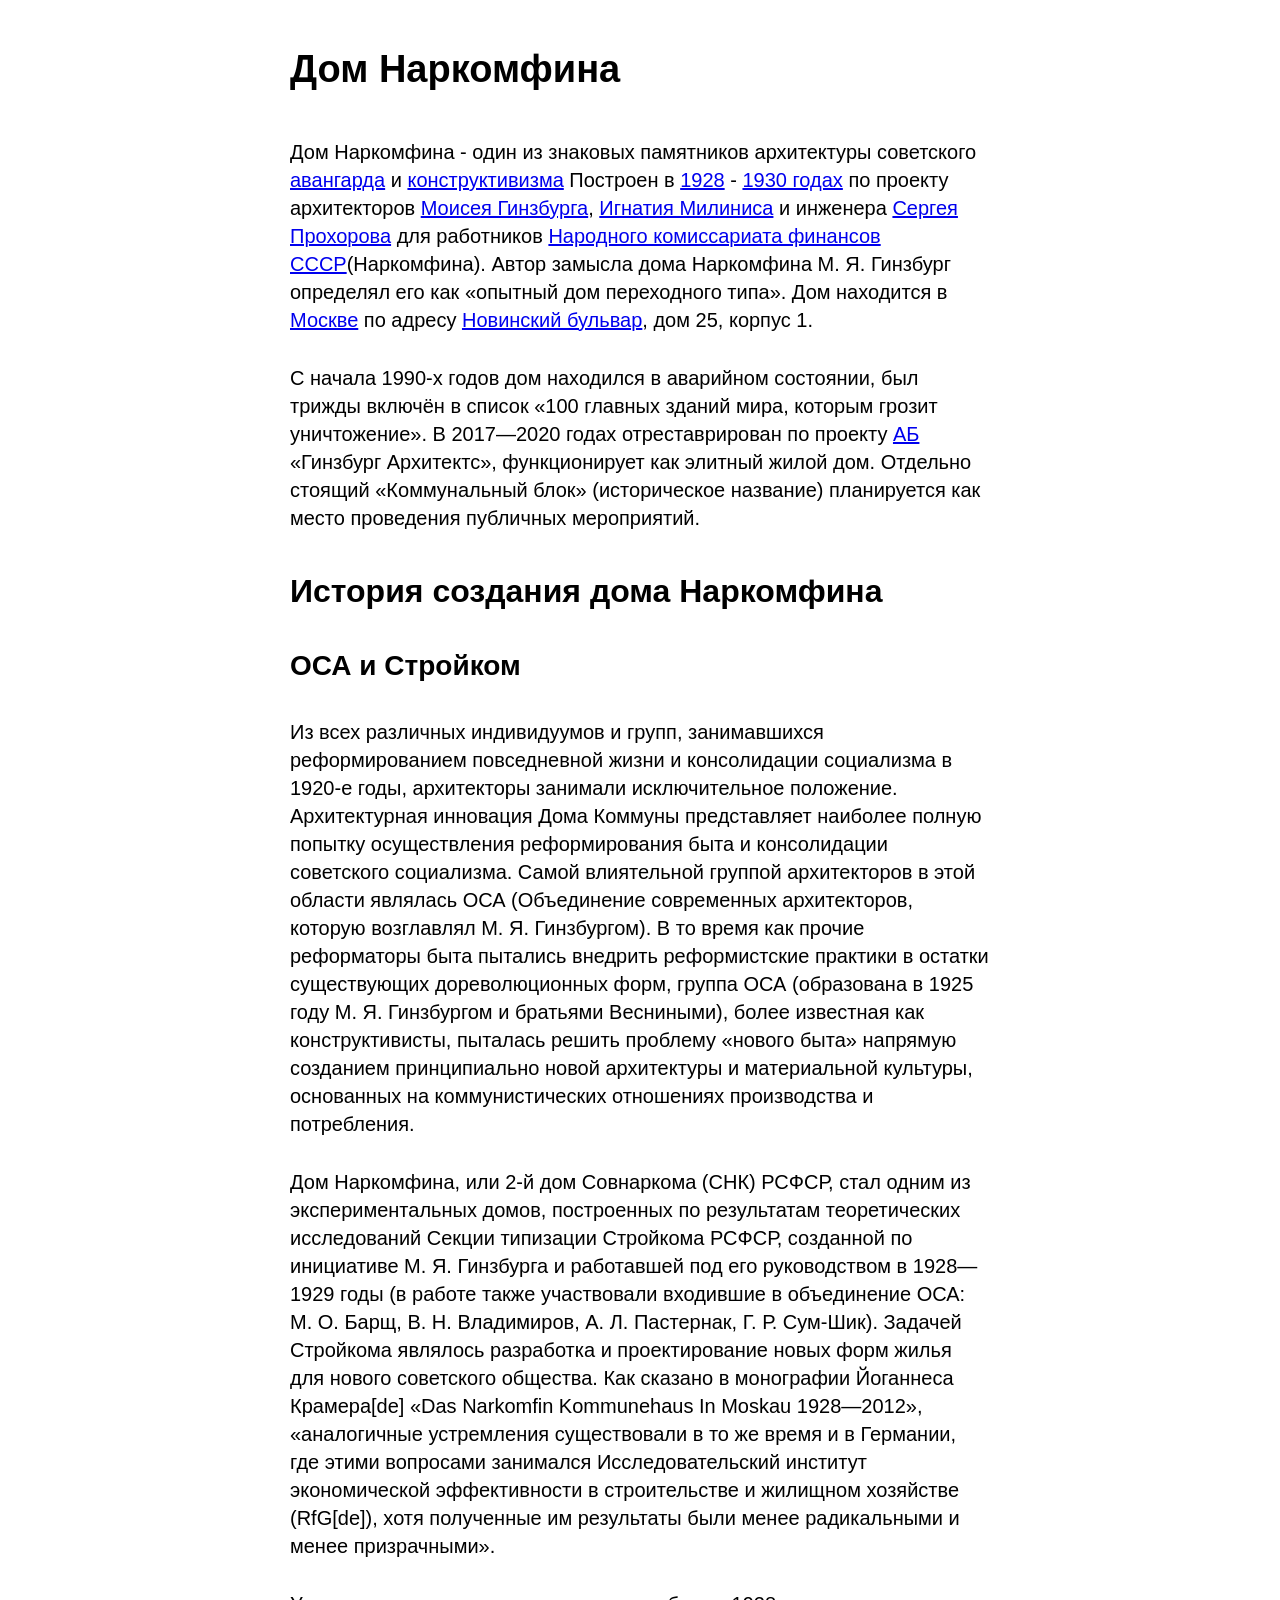
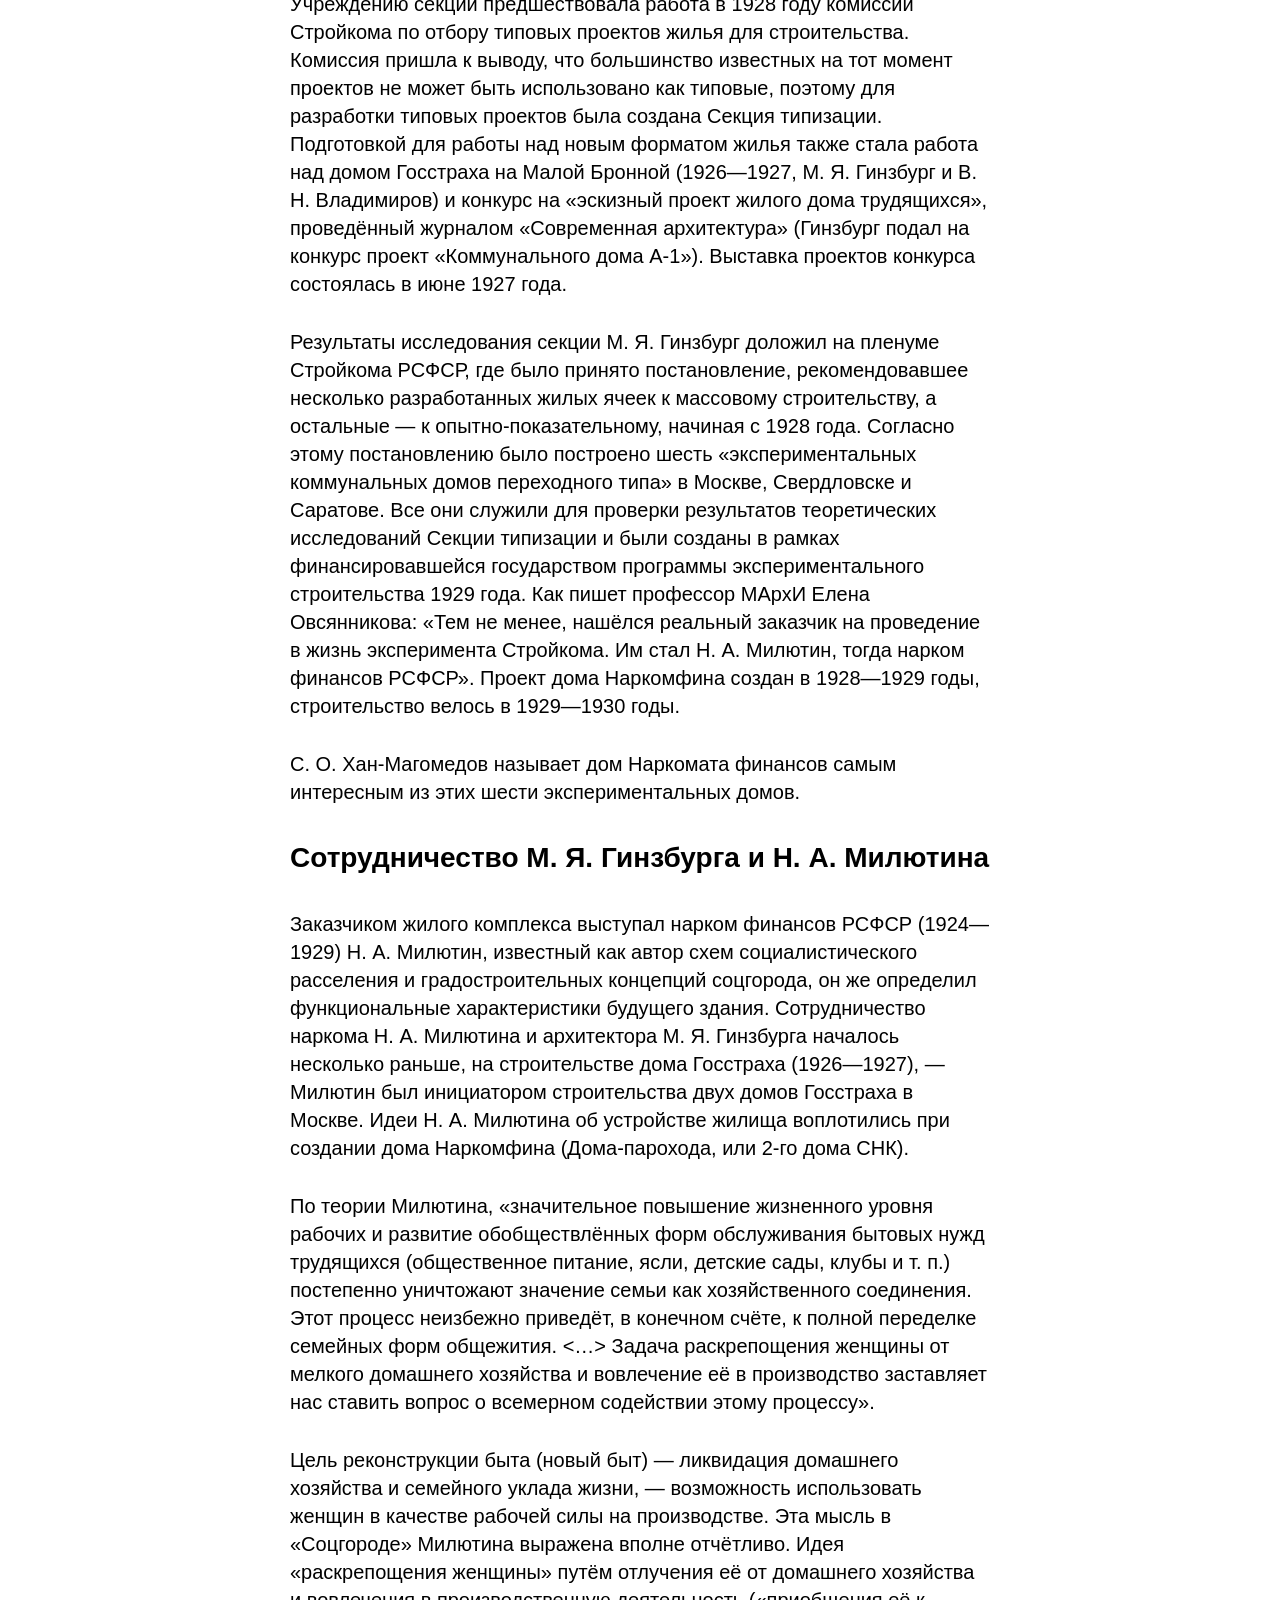
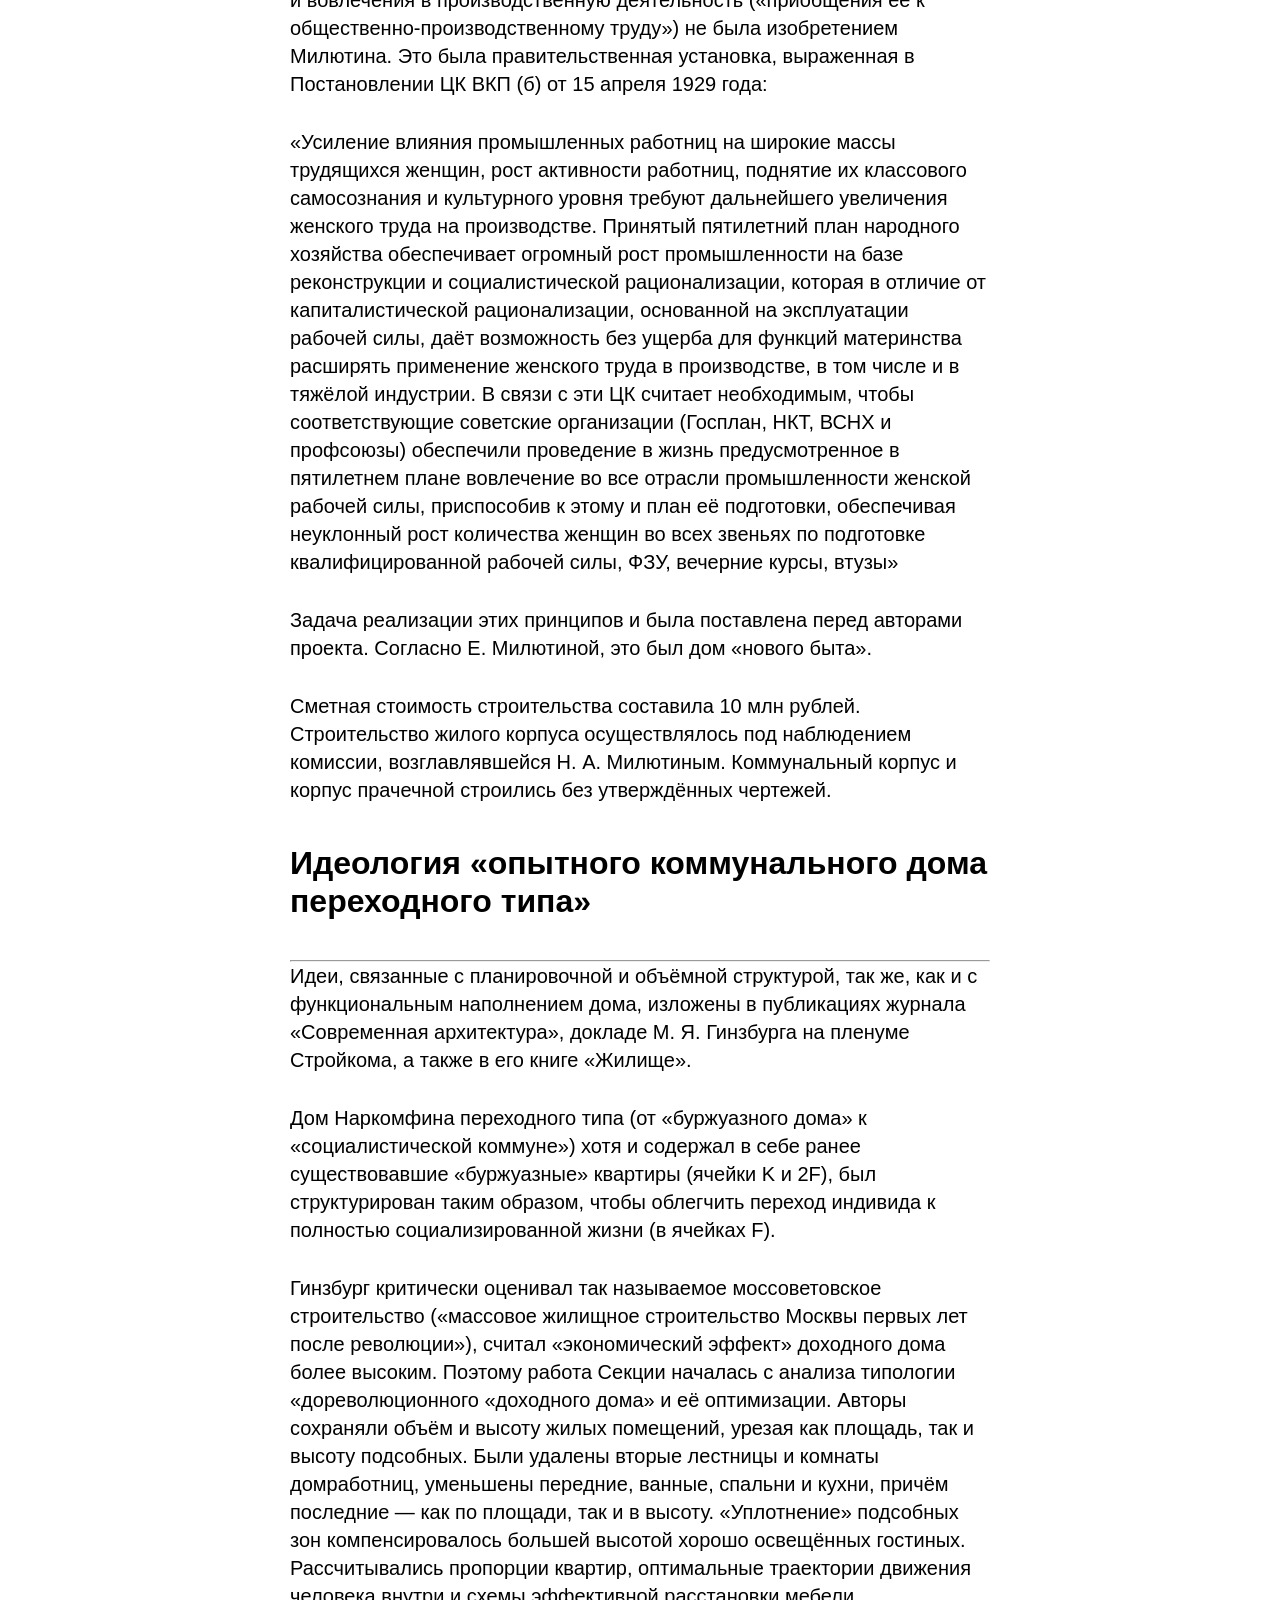
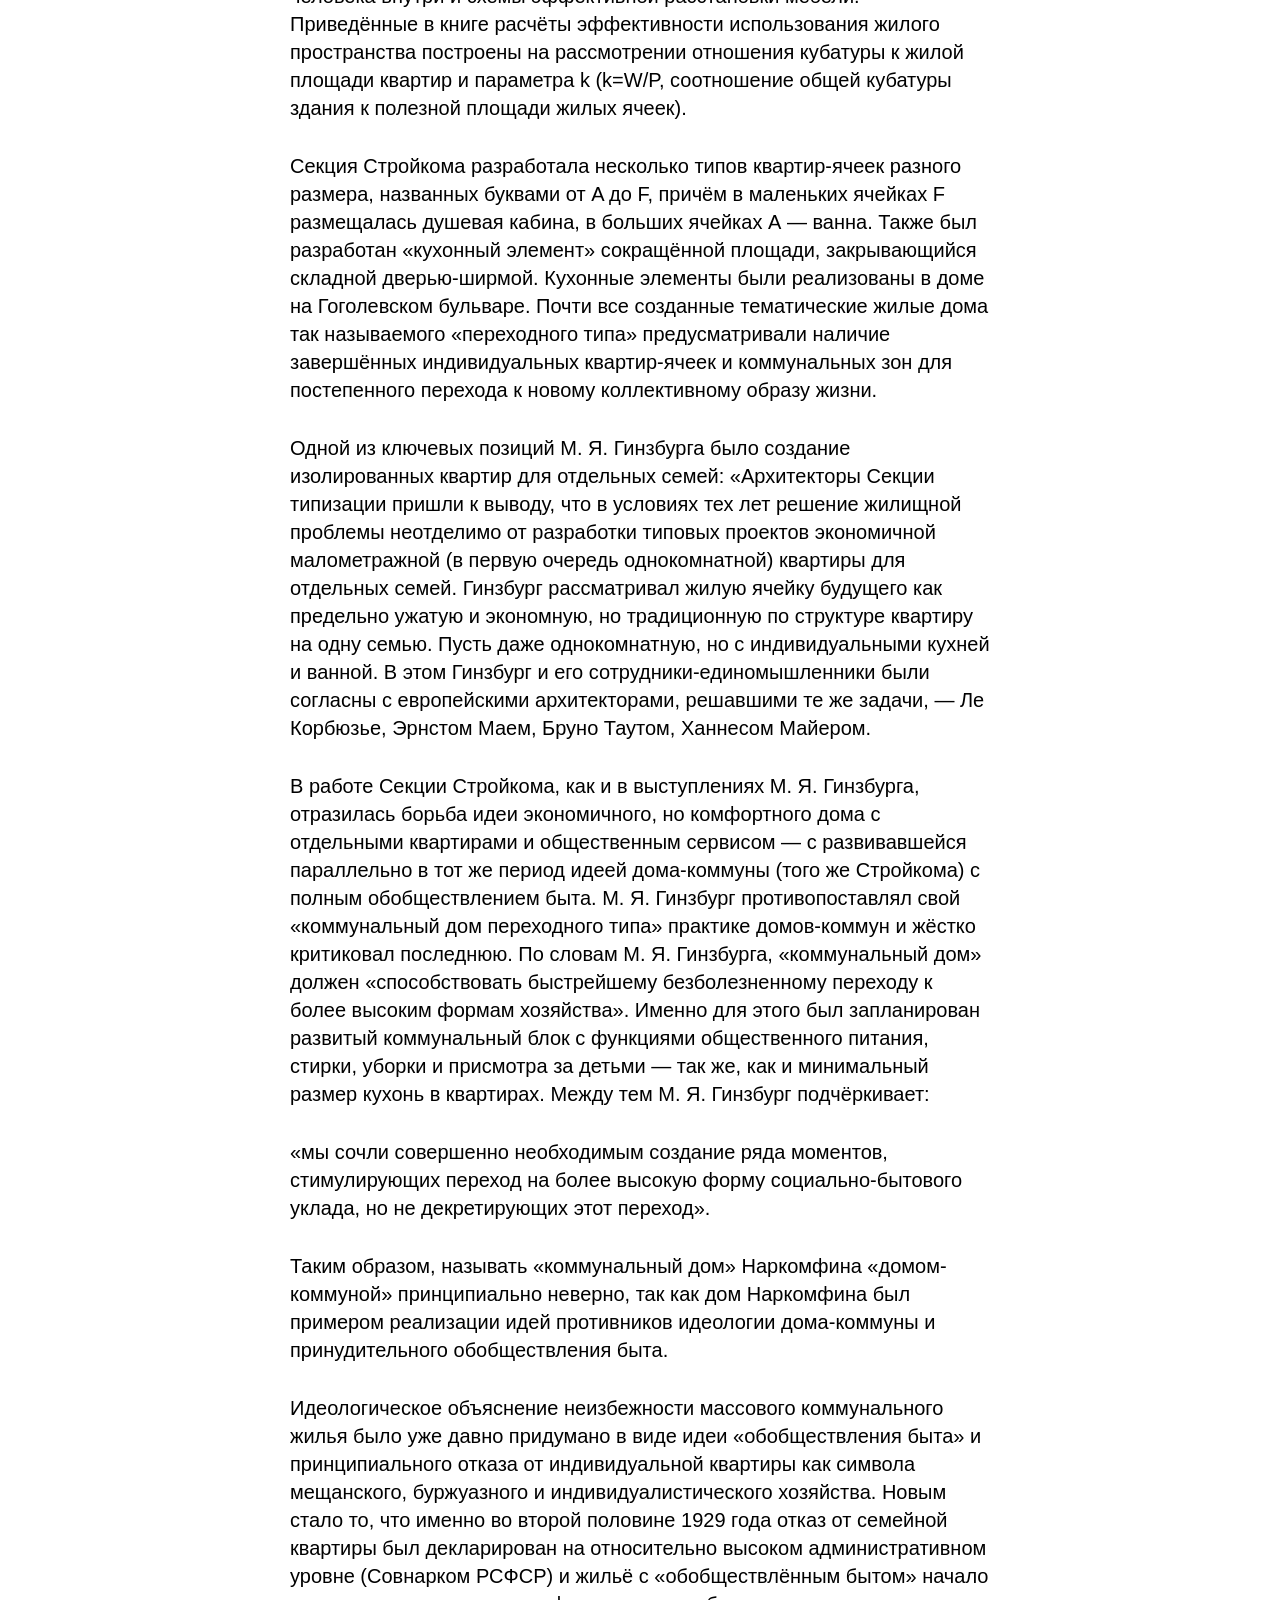
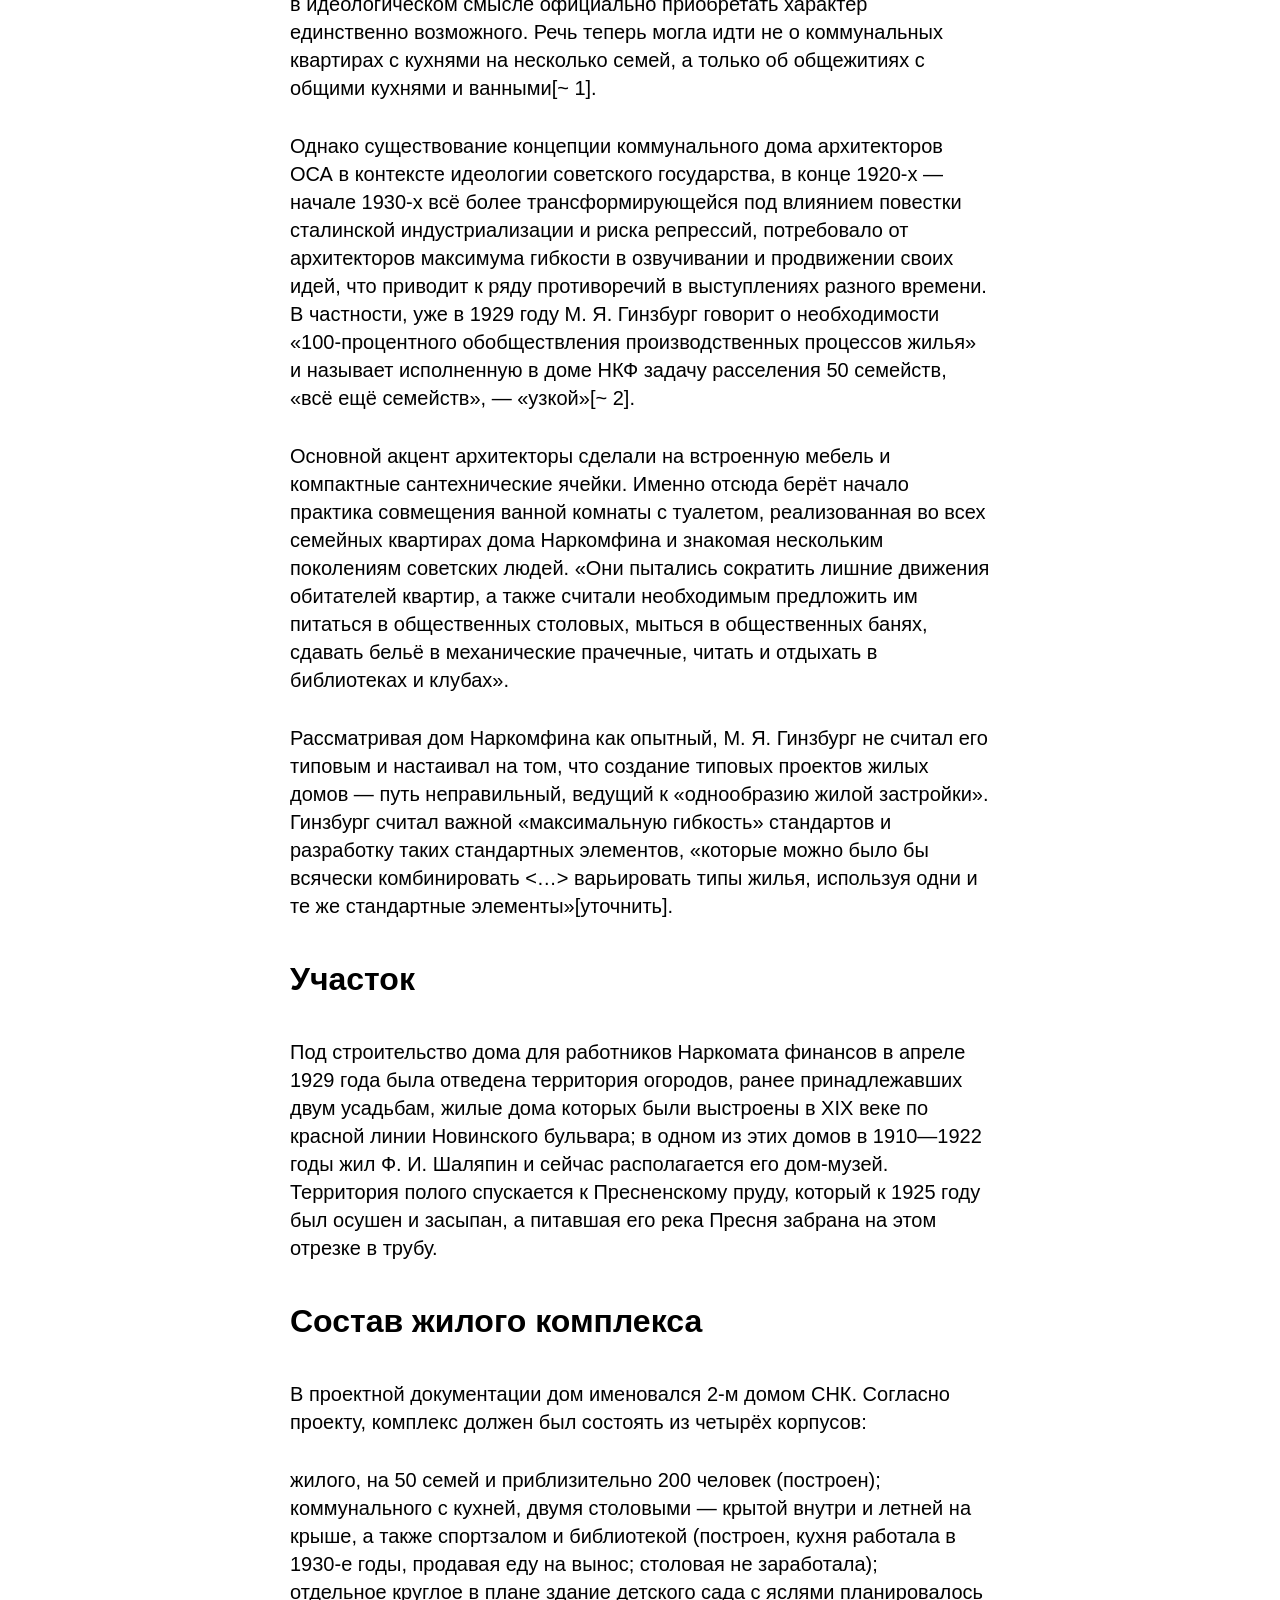
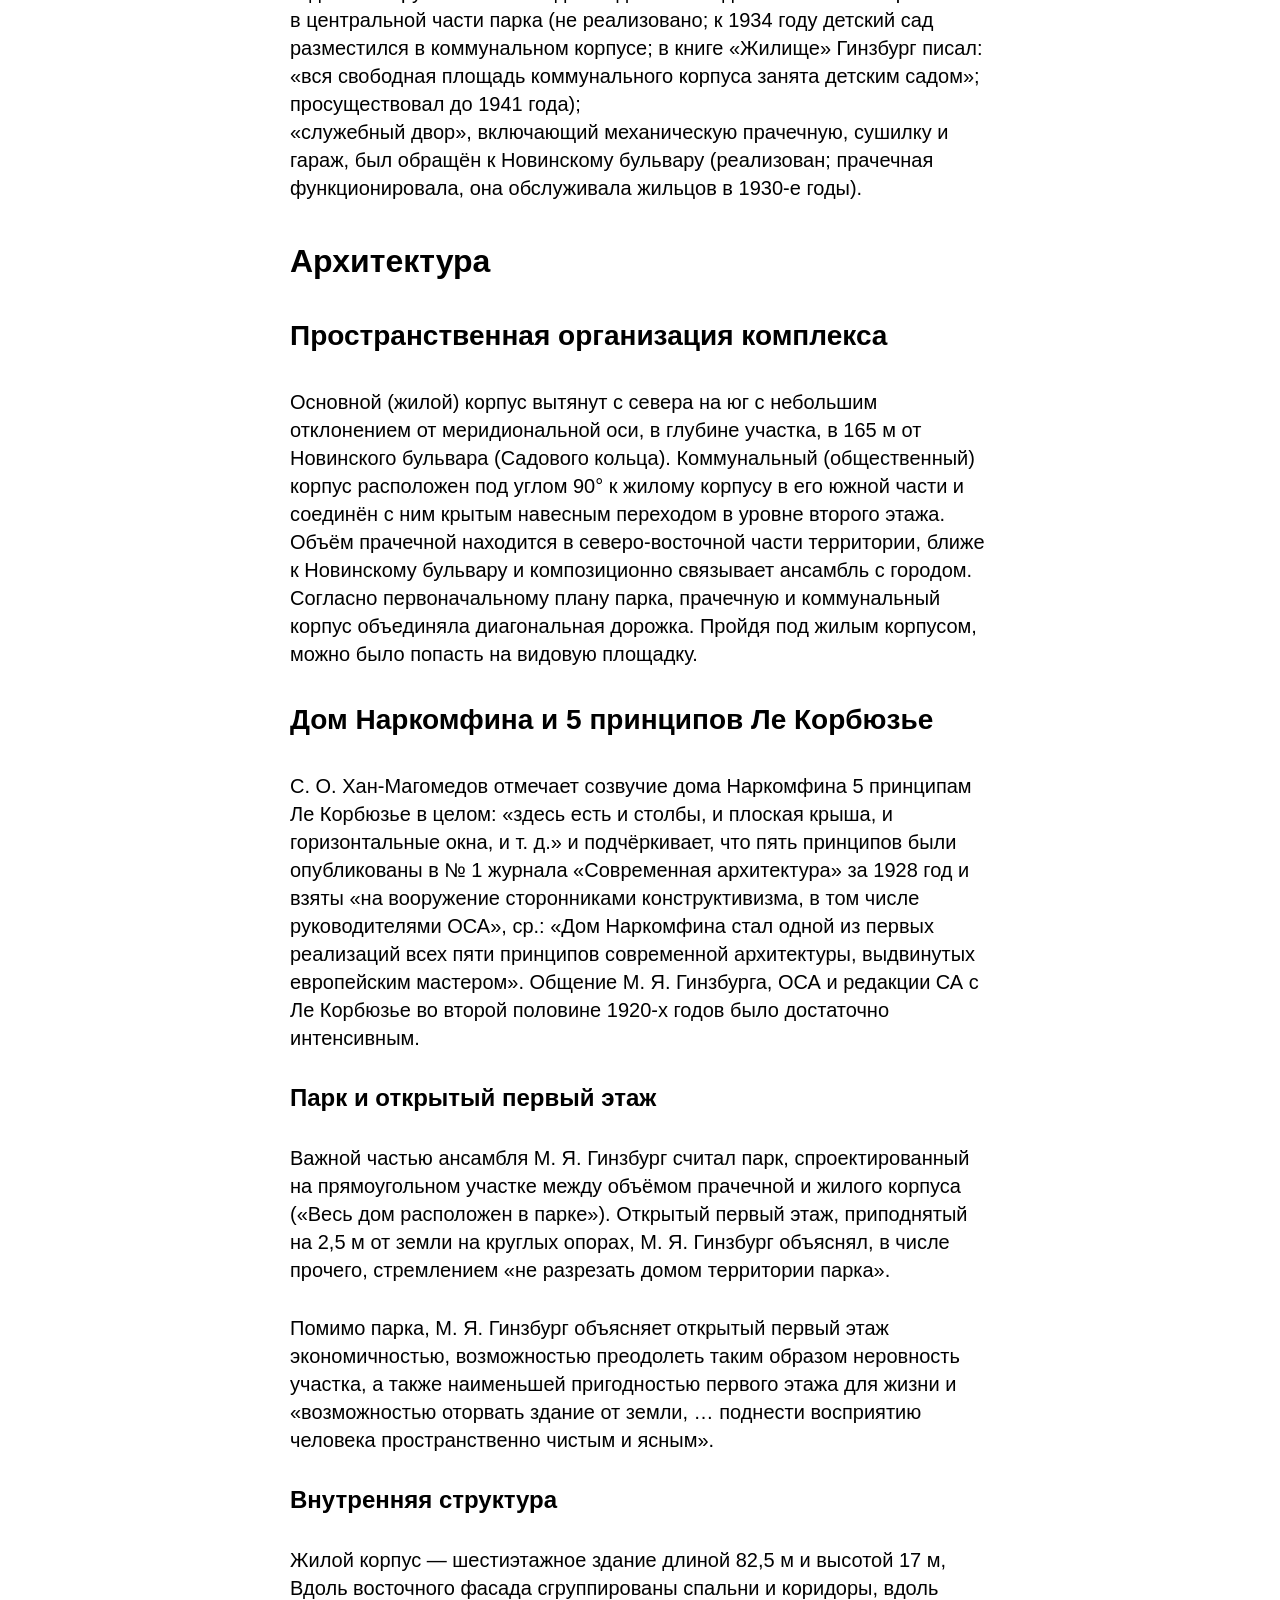
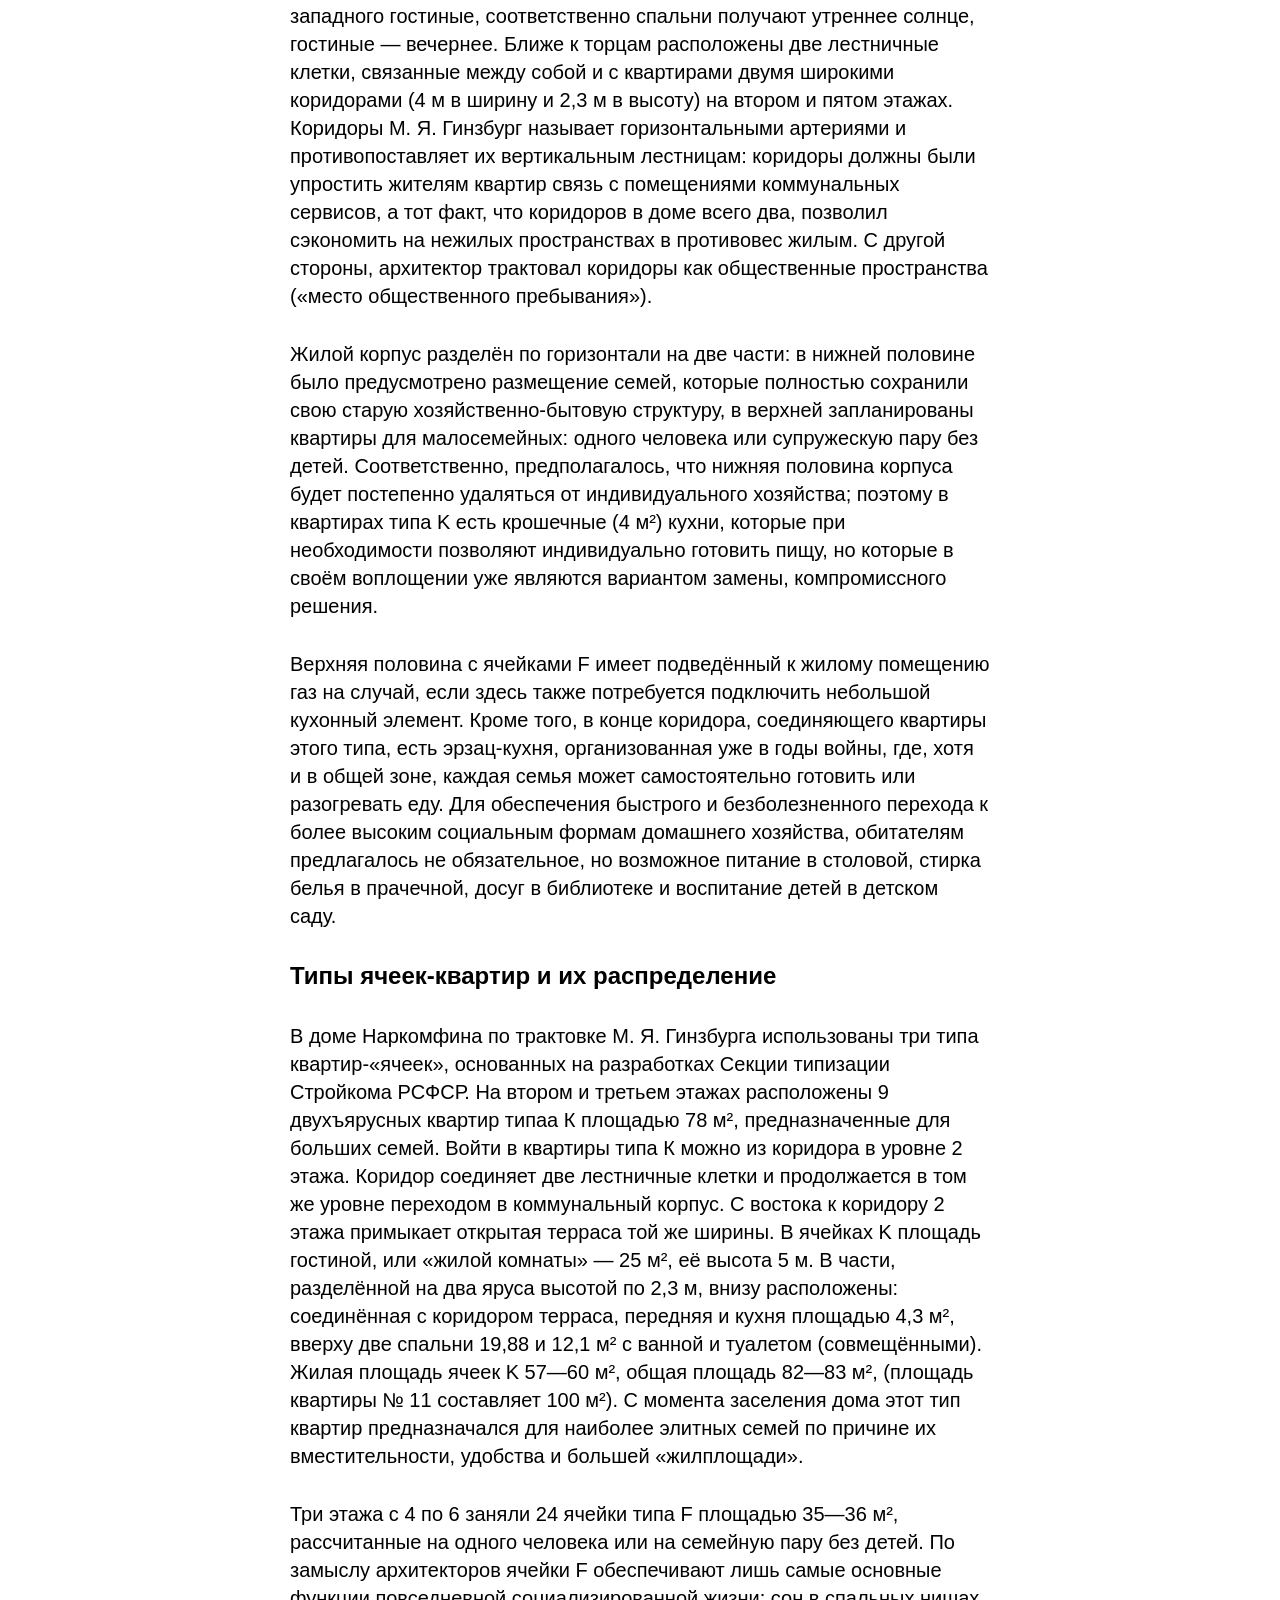
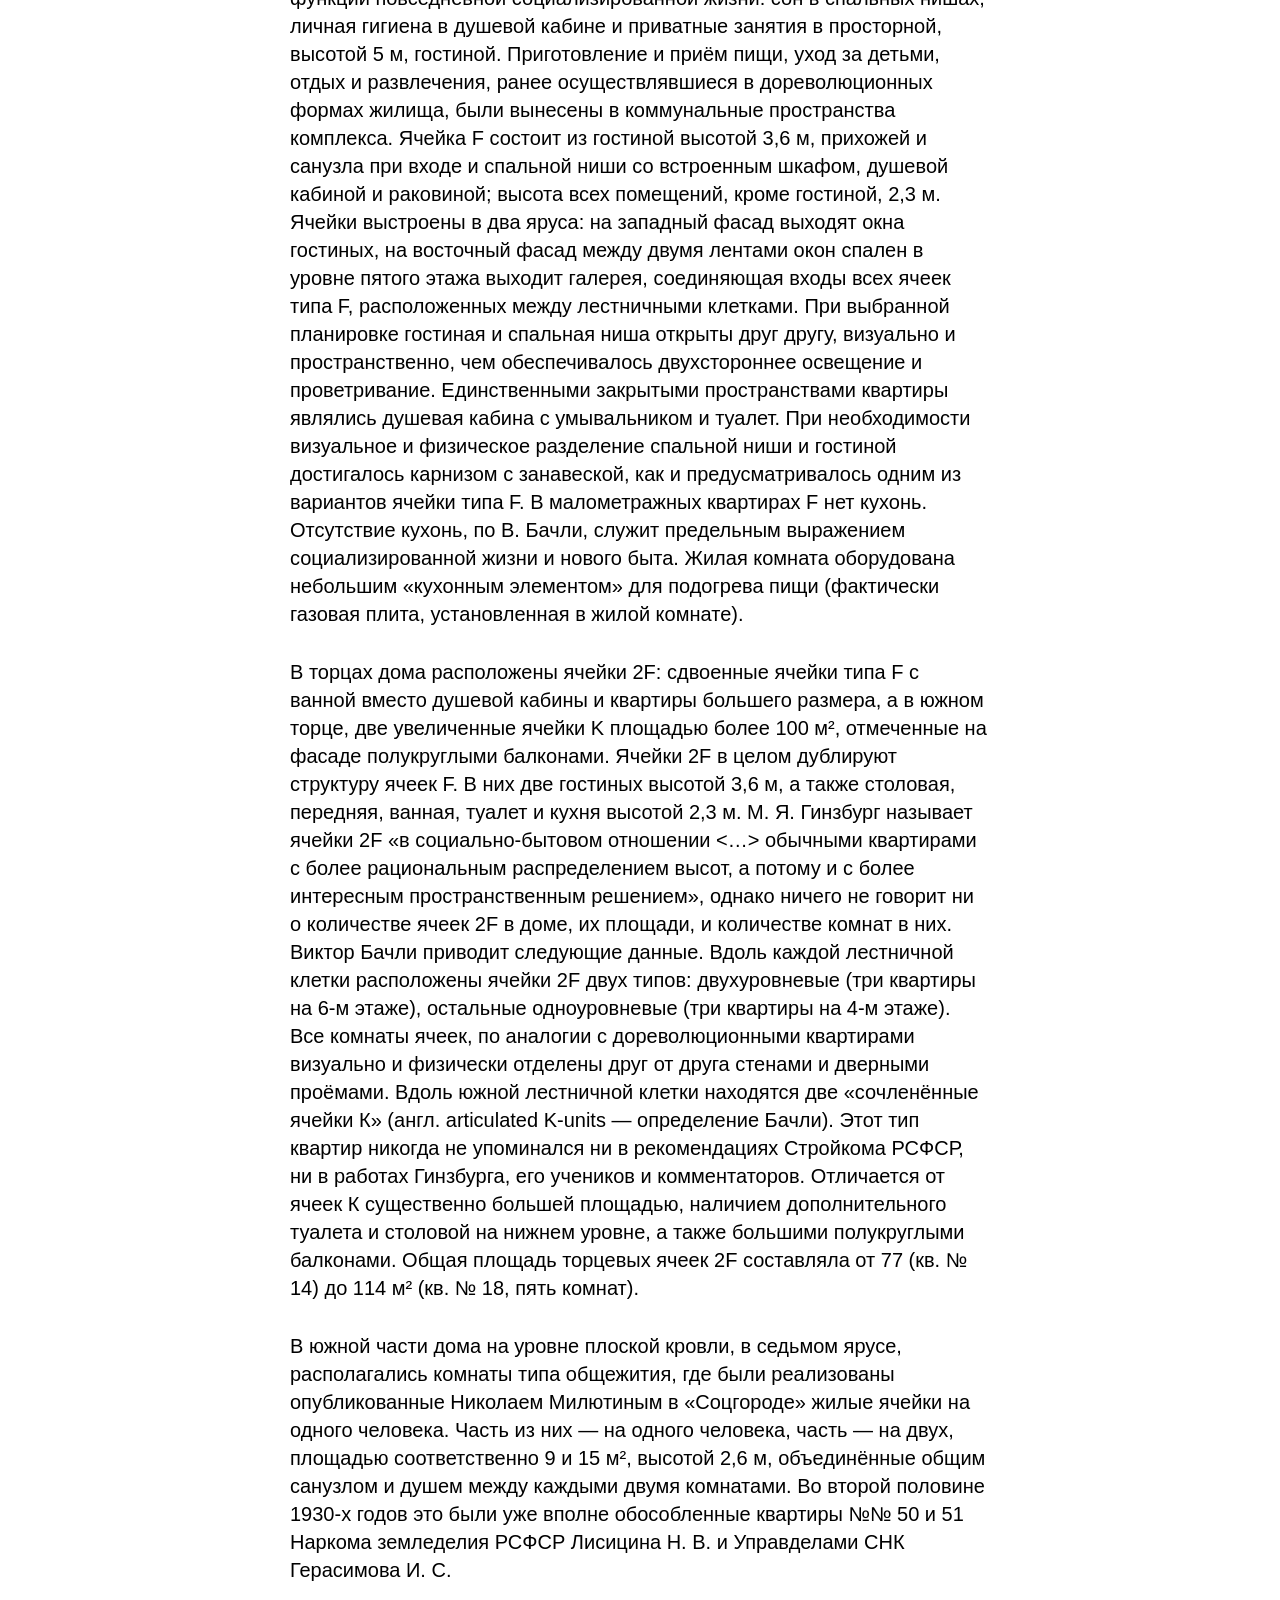
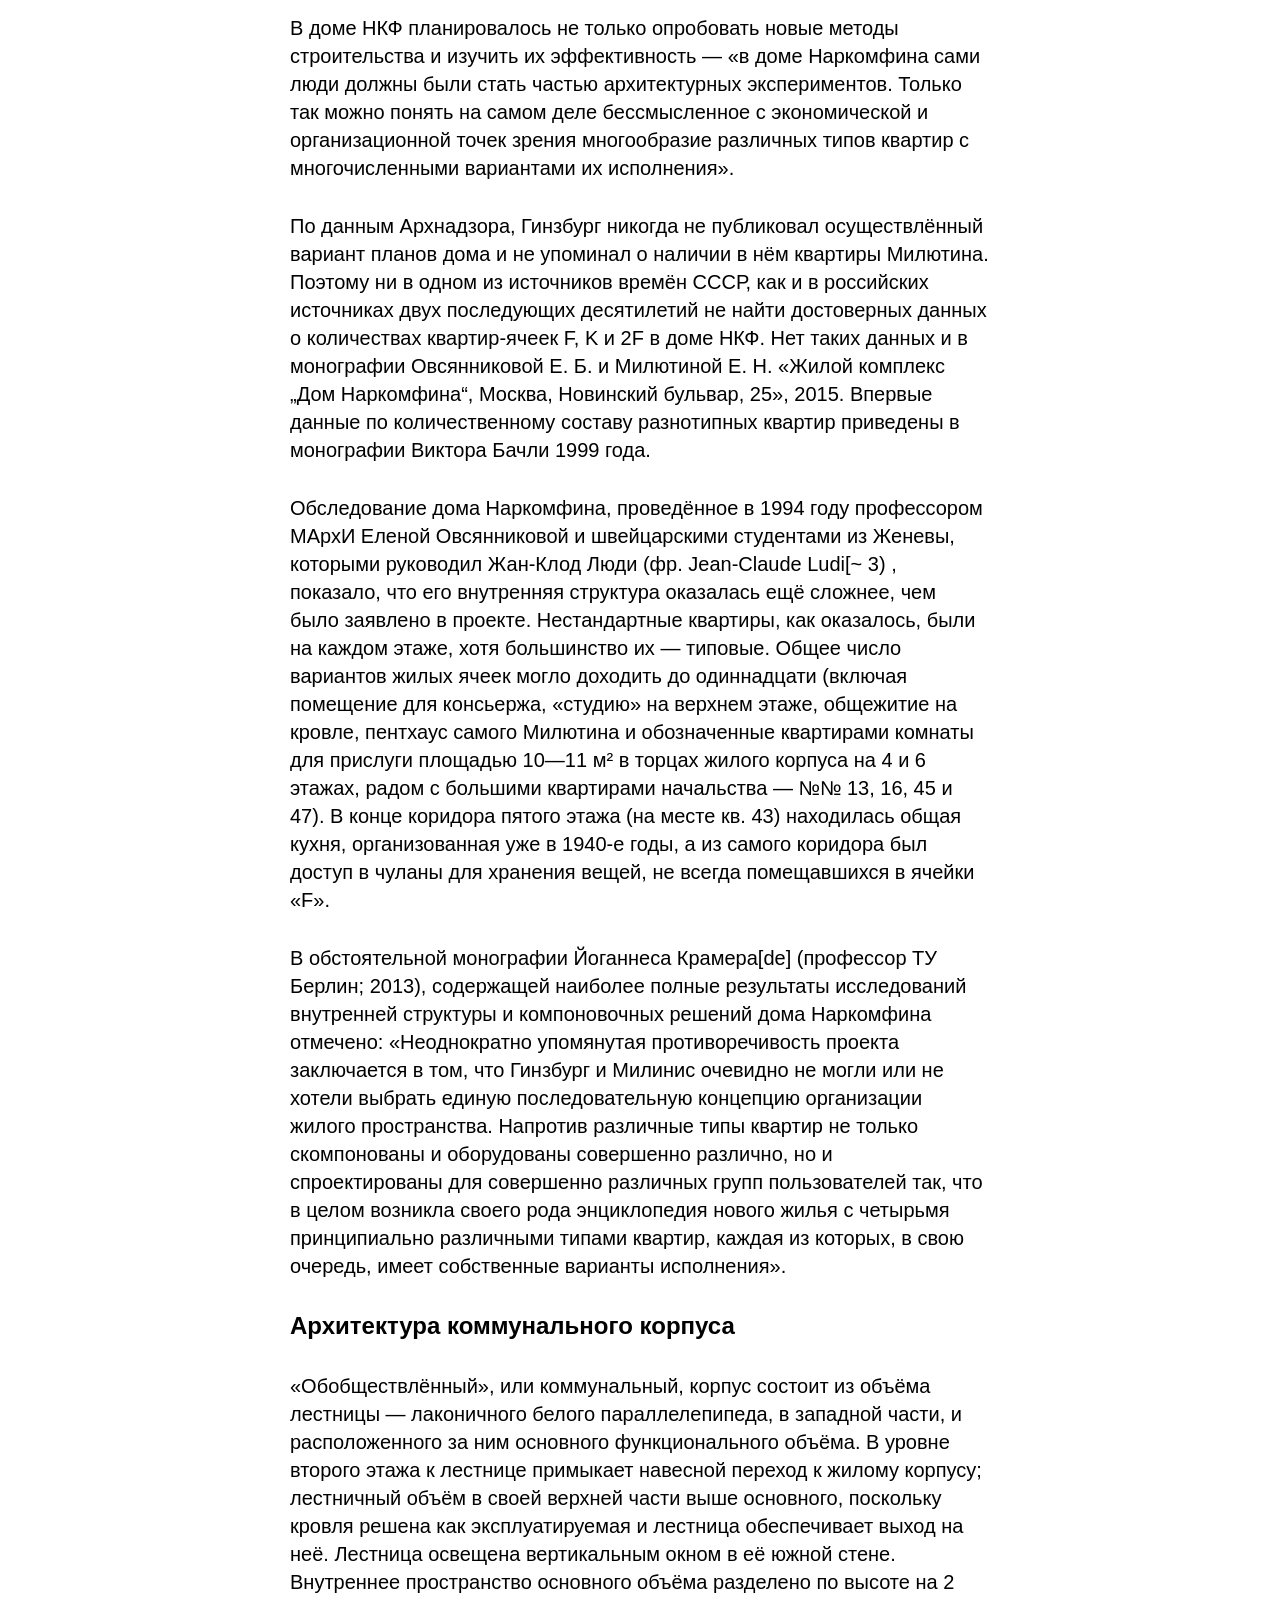
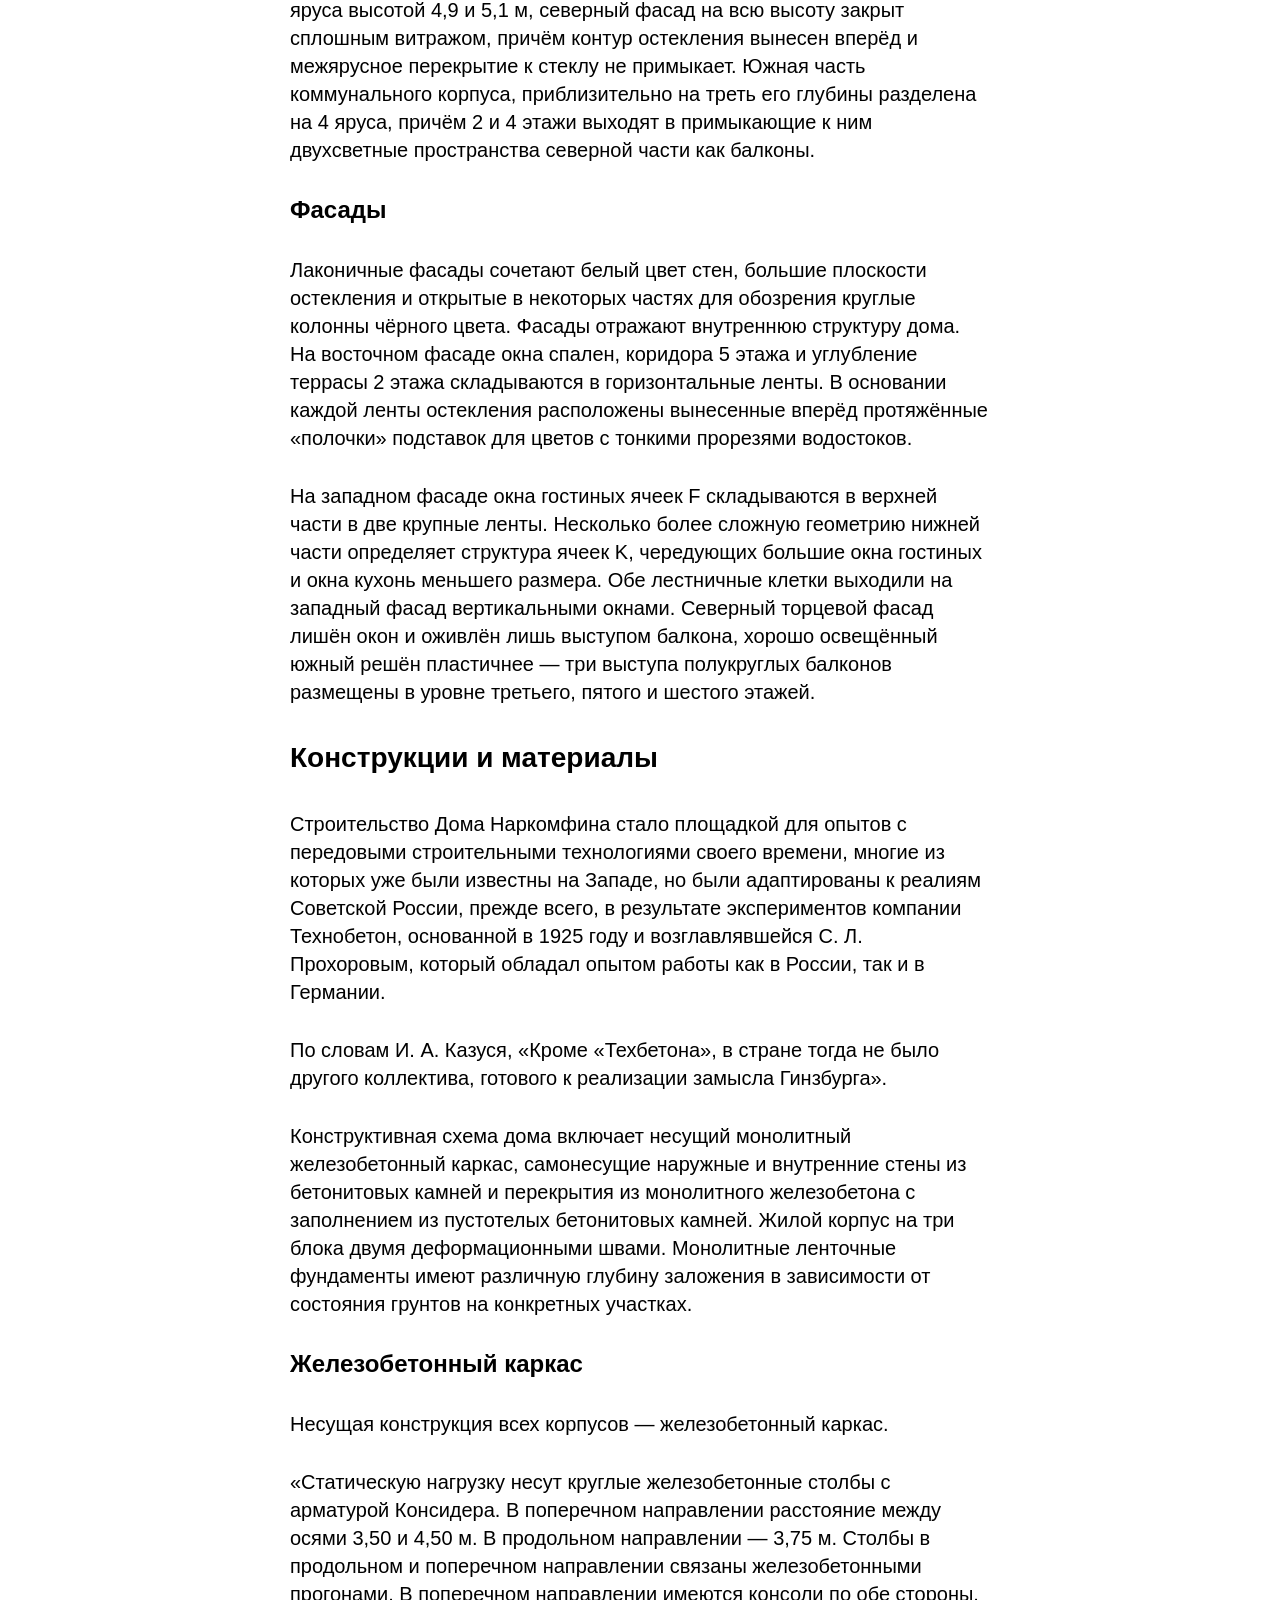
==== index.html @ b9c98d69 "первая версия" ====
<!doctype html>
<html lang="ru">
  <head>
    <meta charset="UTF-8" />
    <meta name="viewport" content="width=device-width, initial-scale=1.0" />
    <title>Дом Наркомфина</title>
    <link rel="stylesheet" href="stylesheets/style.css" />
  </head>
  <body>
    <h1>Дом Наркомфина</h1>
    <p>
      <b>Дом Наркомфина</b> - один из знаковых памятников архитектуры советского
      <a
        href="https://ru.wikipedia.org/wiki/%D0%90%D0%B2%D0%B0%D0%BD%D0%B3%D0%B0%D1%80%D0%B4_(%D0%B8%D1%81%D0%BA%D1%83%D1%81%D1%81%D1%82%D0%B2%D0%BE)"
        >авангарда</a
      >
      и
      <a
        href="https://ru.wikipedia.org/wiki/%D0%9A%D0%BE%D0%BD%D1%81%D1%82%D1%80%D1%83%D0%BA%D1%82%D0%B8%D0%B2%D0%B8%D0%B7%D0%BC_(%D0%B8%D1%81%D0%BA%D1%83%D1%81%D1%81%D1%82%D0%B2%D0%BE)"
        >конструктивизма</a
      >
      Построен в
      <a href="https://ru.wikipedia.org/wiki/1928_%D0%B3%D0%BE%D0%B4">1928</a>
      -
      <a href="https://ru.wikipedia.org/wiki/1930_%D0%B3%D0%BE%D0%B4"
        >1930 годах</a
      >
      по проекту архитекторов
      <a
        href="https://ru.wikipedia.org/wiki/%D0%93%D0%B8%D0%BD%D0%B7%D0%B1%D1%83%D1%80%D0%B3,_%D0%9C%D0%BE%D0%B8%D1%81%D0%B5%D0%B9_%D0%AF%D0%BA%D0%BE%D0%B2%D0%BB%D0%B5%D0%B2%D0%B8%D1%87"
        >Моисея Гинзбурга</a
      >,
      <a
        href="https://ru.wikipedia.org/wiki/%D0%9C%D0%B8%D0%BB%D0%B8%D0%BD%D0%B8%D1%81,_%D0%98%D0%B3%D0%BD%D0%B0%D1%82%D0%B8%D0%B9_%D0%A4%D1%80%D0%B0%D0%BD%D1%86%D0%B5%D0%B2%D0%B8%D1%87"
        >Игнатия Милиниса</a
      >
      и инженера
      <a
        href="https://ru.wikipedia.org/wiki/%D0%A1%D0%B5%D1%80%D0%B3%D0%B5%D0%B9_%D0%9B%D1%8C%D0%B2%D0%BE%D0%B2%D0%B8%D1%87_%D0%9F%D1%80%D0%BE%D1%85%D0%BE%D1%80%D0%BE%D0%B2"
        >Сергея Прохорова</a
      >
      для работников
      <a
        href="https://ru.wikipedia.org/wiki/%D0%9D%D0%B0%D1%80%D0%BE%D0%B4%D0%BD%D1%8B%D0%B9_%D0%BA%D0%BE%D0%BC%D0%B8%D1%81%D1%81%D0%B0%D1%80%D0%B8%D0%B0%D1%82_%D1%84%D0%B8%D0%BD%D0%B0%D0%BD%D1%81%D0%BE%D0%B2_%D0%A1%D0%A1%D0%A1%D0%A0"
        >Народного комиссариата финансов СССР</a
      >(Наркомфина). Автор замысла дома Наркомфина М. Я. Гинзбург определял его
      как «опытный дом переходного типа». Дом находится в
      <a
        href="https://ru.wikipedia.org/wiki/%D0%9C%D0%BE%D1%81%D0%BA%D0%B2%D0%B0"
        >Москве</a
      >
      по адресу
      <a
        href="https://ru.wikipedia.org/wiki/%D0%9D%D0%BE%D0%B2%D0%B8%D0%BD%D1%81%D0%BA%D0%B8%D0%B9_%D0%B1%D1%83%D0%BB%D1%8C%D0%B2%D0%B0%D1%80"
        >Новинский бульвар</a
      >, дом 25, корпус 1.
    </p>
    <p>
      С начала 1990-х годов дом находился в аварийном состоянии, был трижды
      включён в список «100 главных зданий мира, которым грозит уничтожение». В
      2017—2020 годах отреставрирован по проекту
      <a
        href="https://ru.wikipedia.org/wiki/%D0%90%D1%80%D1%85%D0%B8%D1%82%D0%B5%D0%BA%D1%82%D1%83%D1%80%D0%BD%D0%BE%D0%B5_%D0%B1%D1%8E%D1%80%D0%BE"
        >АБ</a
      >
      «Гинзбург Архитектс», функционирует как элитный жилой дом. Отдельно
      стоящий «Коммунальный блок» (историческое название) планируется как место
      проведения публичных мероприятий.
    </p>

    <h2>История создания дома Наркомфина</h2>

    <h3>ОСА и Стройком</h3>
    <p>
      Из всех различных индивидуумов и групп, занимавшихся реформированием
      повседневной жизни и консолидации социализма в 1920-е годы, архитекторы
      занимали исключительное положение. Архитектурная инновация Дома Коммуны
      представляет наиболее полную попытку осуществления реформирования быта и
      консолидации советского социализма. Самой влиятельной группой архитекторов
      в этой области являлась ОСА (Объединение современных архитекторов, которую
      возглавлял М. Я. Гинзбургом). В то время как прочие реформаторы быта
      пытались внедрить реформистские практики в остатки существующих
      дореволюционных форм, группа ОСА (образована в 1925 году М. Я. Гинзбургом
      и братьями Весниными), более известная как конструктивисты, пыталась
      решить проблему «нового быта» напрямую созданием принципиально новой
      архитектуры и материальной культуры, основанных на коммунистических
      отношениях производства и потребления.
    </p>
    <p>
      Дом Наркомфина, или 2-й дом Совнаркома (СНК) РСФСР, стал одним из
      экспериментальных домов, построенных по результатам теоретических
      исследований Секции типизации Стройкома РСФСР, созданной по инициативе М.
      Я. Гинзбурга и работавшей под его руководством в 1928—1929 годы (в работе
      также участвовали входившие в объединение ОСА: М. О. Барщ, В. Н.
      Владимиров, А. Л. Пастернак, Г. Р. Сум-Шик). Задачей Стройкома являлось
      разработка и проектирование новых форм жилья для нового советского
      общества. Как сказано в монографии Йоганнеса Крамера[de] «Das Narkomfin
      Kommunehaus In Moskau 1928—2012»,
      <i
        >«аналогичные устремления существовали в то же время и в Германии, где
        этими вопросами занимался Исследовательский институт экономической
        эффективности в строительстве и жилищном хозяйстве (RfG[de]), хотя
        полученные им результаты были менее радикальными и менее призрачными».
      </i>
    </p>
    <p>
      Учреждению секции предшествовала работа в 1928 году комиссии Стройкома по
      отбору типовых проектов жилья для строительства. Комиссия пришла к выводу,
      что большинство известных на тот момент проектов не может быть
      использовано как типовые, поэтому для разработки типовых проектов была
      создана Секция типизации. Подготовкой для работы над новым форматом жилья
      также стала работа над домом Госстраха на Малой Бронной (1926—1927, М. Я.
      Гинзбург и В. Н. Владимиров) и конкурс на «эскизный проект жилого дома
      трудящихся», проведённый журналом «Современная архитектура» (Гинзбург
      подал на конкурс проект «Коммунального дома А-1»). Выставка проектов
      конкурса состоялась в июне 1927 года.
    </p>
    <p>
      Результаты исследования секции М. Я. Гинзбург доложил на пленуме Стройкома
      РСФСР, где было принято постановление, рекомендовавшее несколько
      разработанных жилых ячеек к массовому строительству, а остальные — к
      опытно-показательному, начиная с 1928 года. Согласно этому постановлению
      было построено шесть «экспериментальных коммунальных домов переходного
      типа» в Москве, Свердловске и Саратове. Все они служили для проверки
      результатов теоретических исследований Секции типизации и были созданы в
      рамках финансировавшейся государством программы экспериментального
      строительства 1929 года. Как пишет профессор МАрхИ Елена Овсянникова: «Тем
      не менее, нашёлся реальный заказчик на проведение в жизнь эксперимента
      Стройкома. Им стал Н. А. Милютин, тогда нарком финансов РСФСР». Проект
      дома Наркомфина создан в 1928—1929 годы, строительство велось в 1929—1930
      годы.
    </p>
    <p>
      С. О. Хан-Магомедов называет дом Наркомата финансов самым интересным из
      этих шести экспериментальных домов.
    </p>
    <h3>Сотрудничество М. Я. Гинзбурга и Н. А. Милютина</h3>
    <p>
      Заказчиком жилого комплекса выступал нарком финансов РСФСР (1924—1929) Н.
      А. Милютин, известный как автор схем социалистического расселения и
      градостроительных концепций соцгорода, он же определил функциональные
      характеристики будущего здания. Сотрудничество наркома Н. А. Милютина и
      архитектора М. Я. Гинзбурга началось несколько раньше, на строительстве
      дома Госстраха (1926—1927), — Милютин был инициатором строительства двух
      домов Госстраха в Москве. Идеи Н. А. Милютина об устройстве жилища
      воплотились при создании дома Наркомфина (Дома-парохода, или 2-го дома
      СНК).
    </p>
    <p>
      По теории Милютина,
      <i>
        «значительное повышение жизненного уровня рабочих и развитие
        обобществлённых форм обслуживания бытовых нужд трудящихся (общественное
        питание, ясли, детские сады, клубы и т. п.) постепенно уничтожают
        значение семьи как хозяйственного соединения. Этот процесс неизбежно
        приведёт, в конечном счёте, к полной переделке семейных форм общежития.
        <…> Задача раскрепощения женщины от мелкого домашнего хозяйства и
        вовлечение её в производство заставляет нас ставить вопрос о всемерном
        содействии этому процессу».
      </i>
    </p>
    <p>
      Цель реконструкции быта (<i>новый быт</i>) — ликвидация домашнего
      хозяйства и семейного уклада жизни, — возможность использовать женщин в
      качестве рабочей силы на производстве. Эта мысль в «Соцгороде» Милютина
      выражена вполне отчётливо. Идея «раскрепощения женщины» путём отлучения её
      от домашнего хозяйства и вовлечения в производственную деятельность
      («приобщения её к общественно-производственному труду») не была
      изобретением Милютина. Это была правительственная установка, выраженная в
      Постановлении ЦК ВКП (б) от 15 апреля 1929 года:
    </p>
    <blockquote class="redBlockquote">
      «Усиление влияния промышленных работниц на широкие массы трудящихся
      женщин, рост активности работниц, поднятие их классового самосознания и
      культурного уровня требуют дальнейшего увеличения женского труда на
      производстве. Принятый пятилетний план народного хозяйства обеспечивает
      огромный рост промышленности на базе реконструкции и социалистической
      рационализации, которая в отличие от капиталистической рационализации,
      основанной на эксплуатации рабочей силы, даёт возможность без ущерба для
      функций материнства расширять применение женского труда в производстве, в
      том числе и в тяжёлой индустрии. В связи с эти ЦК считает необходимым,
      чтобы соответствующие советские организации (Госплан, НКТ, ВСНХ и
      профсоюзы) обеспечили проведение в жизнь предусмотренное в пятилетнем
      плане вовлечение во все отрасли промышленности женской рабочей силы,
      приспособив к этому и план её подготовки, обеспечивая неуклонный рост
      количества женщин во всех звеньях по подготовке квалифицированной рабочей
      силы, ФЗУ, вечерние курсы, втузы»
    </blockquote>
    <p>
      Задача реализации этих принципов и была поставлена перед авторами проекта.
      Согласно Е. Милютиной, это был дом «нового быта».
    </p>
    <p>
      Сметная стоимость строительства составила 10 млн рублей. Строительство
      жилого корпуса осуществлялось под наблюдением комиссии, возглавлявшейся Н.
      А. Милютиным. Коммунальный корпус и корпус прачечной строились без
      утверждённых чертежей.
    </p>
    <h2>Идеология «опытного коммунального дома переходного типа»</h2>
    <hr />
    <p>
      Идеи, связанные с планировочной и объёмной структурой, так же, как и с
      функциональным наполнением дома, изложены в публикациях журнала
      «Современная архитектура», докладе М. Я. Гинзбурга на пленуме Стройкома, а
      также в его книге «Жилище».
    </p>
    <p>
      Дом Наркомфина переходного типа (от «буржуазного дома» к «социалистической
      коммуне») хотя и содержал в себе ранее существовавшие «буржуазные»
      квартиры (ячейки K и 2F), был структурирован таким образом, чтобы
      облегчить переход индивида к полностью социализированной жизни (в ячейках
      F).
    </p>
    <p>
      Гинзбург критически оценивал так называемое моссоветовское строительство
      («массовое жилищное строительство Москвы первых лет после революции»),
      считал «экономический эффект» доходного дома более высоким. Поэтому работа
      Секции началась с анализа типологии «дореволюционного «доходного дома» и
      её оптимизации. Авторы сохраняли объём и высоту жилых помещений, урезая
      как площадь, так и высоту подсобных. Были удалены вторые лестницы и
      комнаты домработниц, уменьшены передние, ванные, спальни и кухни, причём
      последние — как по площади, так и в высоту. «Уплотнение» подсобных зон
      компенсировалось большей высотой хорошо освещённых гостиных.
      Рассчитывались пропорции квартир, оптимальные траектории движения человека
      внутри и схемы эффективной расстановки мебели. Приведённые в книге расчёты
      эффективности использования жилого пространства построены на рассмотрении
      отношения кубатуры к жилой площади квартир и параметра k (k=W/P,
      соотношение общей кубатуры здания к полезной площади жилых ячеек).
    </p>
    <p>
      Секция Стройкома разработала несколько типов квартир-ячеек разного
      размера, названных буквами от A до F, причём в маленьких ячейках F
      размещалась душевая кабина, в больших ячейках А — ванна. Также был
      разработан «кухонный элемент» сокращённой площади, закрывающийся складной
      дверью-ширмой. Кухонные элементы были реализованы в доме на Гоголевском
      бульваре. Почти все созданные тематические жилые дома так называемого
      «переходного типа» предусматривали наличие завершённых индивидуальных
      квартир-ячеек и коммунальных зон для постепенного перехода к новому
      коллективному образу жизни.
    </p>
    <p>
      Одной из ключевых позиций М. Я. Гинзбурга было создание изолированных
      квартир для отдельных семей: «Архитекторы Секции типизации пришли к
      выводу, что в условиях тех лет решение жилищной проблемы неотделимо от
      разработки типовых проектов экономичной малометражной (в первую очередь
      однокомнатной) квартиры для отдельных семей. Гинзбург рассматривал жилую
      ячейку будущего как предельно ужатую и экономную, но традиционную по
      структуре квартиру на одну семью. Пусть даже однокомнатную, но с
      индивидуальными кухней и ванной. В этом Гинзбург и его
      сотрудники-единомышленники были согласны с европейскими архитекторами,
      решавшими те же задачи, — Ле Корбюзье, Эрнстом Маем, Бруно Таутом,
      Ханнесом Майером.
    </p>
    <p>
      В работе Секции Стройкома, как и в выступлениях М. Я. Гинзбурга,
      отразилась борьба идеи экономичного, но комфортного дома с отдельными
      квартирами и общественным сервисом — с развивавшейся параллельно в тот же
      период идеей дома-коммуны (того же Стройкома) с полным обобществлением
      быта. М. Я. Гинзбург противопоставлял свой «коммунальный дом переходного
      типа» практике домов-коммун и жёстко критиковал последнюю. По словам М. Я.
      Гинзбурга, «коммунальный дом» должен
      <i
        >«способствовать быстрейшему безболезненному переходу к более высоким
        формам хозяйства»</i
      >. Именно для этого был запланирован развитый коммунальный блок с
      функциями общественного питания, стирки, уборки и присмотра за детьми —
      так же, как и минимальный размер кухонь в квартирах. Между тем М. Я.
      Гинзбург подчёркивает:
    </p>
    <blockquote>
      <i
        >«мы сочли совершенно необходимым создание ряда моментов, стимулирующих
        переход на более высокую форму социально-бытового уклада, но не
        декретирующих этот переход».</i
      >
    </blockquote>
    <p>
      Таким образом, называть «коммунальный дом» Наркомфина «домом-коммуной»
      принципиально неверно, так как дом Наркомфина был примером реализации идей
      противников идеологии дома-коммуны и принудительного обобществления быта.
    </p>
    <p>
      Идеологическое объяснение неизбежности массового коммунального жилья было
      уже давно придумано в виде идеи «обобществления быта» и принципиального
      отказа от индивидуальной квартиры как символа мещанского, буржуазного и
      индивидуалистического хозяйства. Новым стало то, что именно во второй
      половине 1929 года отказ от семейной квартиры был декларирован на
      относительно высоком административном уровне (Совнарком РСФСР) и жильё с
      «обобществлённым бытом» начало в идеологическом смысле официально
      приобретать характер единственно возможного. Речь теперь могла идти не о
      коммунальных квартирах с кухнями на несколько семей, а только об
      общежитиях с общими кухнями и ванными[~ 1].
    </p>
    <p>
      Однако существование концепции коммунального дома архитекторов ОСА в
      контексте идеологии советского государства, в конце 1920-х — начале 1930-х
      всё более трансформирующейся под влиянием повестки сталинской
      индустриализации и риска репрессий, потребовало от архитекторов максимума
      гибкости в озвучивании и продвижении своих идей, что приводит к ряду
      противоречий в выступлениях разного времени. В частности, уже в 1929 году
      М. Я. Гинзбург говорит о необходимости «100-процентного обобществления
      производственных процессов жилья» и называет исполненную в доме НКФ задачу
      расселения 50 семейств, <i>«всё ещё семейств»</i>, — «узкой»[~ 2].
    </p>
    <p>
      Основной акцент архитекторы сделали на встроенную мебель и компактные
      сантехнические ячейки. Именно отсюда берёт начало практика совмещения
      ванной комнаты с туалетом, реализованная во всех семейных квартирах дома
      Наркомфина и знакомая нескольким поколениям советских людей.
      <i>
        «Они пытались сократить лишние движения обитателей квартир, а также
        считали необходимым предложить им питаться в общественных столовых,
        мыться в общественных банях, сдавать бельё в механические прачечные,
        читать и отдыхать в библиотеках и клубах».
      </i>
    </p>
    <p>
      Рассматривая дом Наркомфина как опытный, М. Я. Гинзбург не считал его
      типовым и настаивал на том, что создание типовых проектов жилых домов —
      путь неправильный, ведущий к «однообразию жилой застройки». Гинзбург
      считал важной «максимальную гибкость» стандартов и разработку таких
      стандартных элементов, «которые можно было бы всячески комбинировать <…>
      варьировать типы жилья, используя одни и те же стандартные
      элементы»[уточнить].
    </p>
    <h2>Участок</h2>
    <p>
      Под строительство дома для работников Наркомата финансов в апреле 1929
      года была отведена территория огородов, ранее принадлежавших двум
      усадьбам, жилые дома которых были выстроены в XIX веке по красной линии
      Новинского бульвара; в одном из этих домов в 1910—1922 годы жил Ф. И.
      Шаляпин и сейчас располагается его дом-музей. Территория полого спускается
      к Пресненскому пруду, который к 1925 году был осушен и засыпан, а питавшая
      его река Пресня забрана на этом отрезке в трубу.
    </p>
    <h2>Состав жилого комплекса</h2>

    <p>
      В проектной документации дом именовался 2-м домом СНК. Согласно проекту,
      комплекс должен был состоять из четырёх корпусов:
    </p>
    <ol>
      <li>жилого, на 50 семей и приблизительно 200 человек (построен);</li>
      <li>
        коммунального с кухней, двумя столовыми — крытой внутри и летней на
        крыше, а также спортзалом и библиотекой (построен, кухня работала в
        1930-е годы, продавая еду на вынос; столовая не заработала);
      </li>
      <li>
        отдельное круглое в плане здание детского сада с яслями планировалось в
        центральной части парка (не реализовано; к 1934 году детский сад
        разместился в коммунальном корпусе; в книге «Жилище» Гинзбург писал:
        «вся свободная площадь коммунального корпуса занята детским садом»;
        просуществовал до 1941 года);
      </li>
      <li>
        «служебный двор», включающий механическую прачечную, сушилку и гараж,
        был обращён к Новинскому бульвару (реализован; прачечная
        функционировала, она обслуживала жильцов в 1930-е годы).
      </li>
    </ol>
    <h2>Архитектура</h2>

    <h3>Пространственная организация комплекса</h3>
    <p>
      Основной (жилой) корпус вытянут с севера на юг с небольшим отклонением от
      меридиональной оси, в глубине участка, в 165 м от Новинского бульвара
      (Садового кольца). Коммунальный (общественный) корпус расположен под углом
      90° к жилому корпусу в его южной части и соединён с ним крытым навесным
      переходом в уровне второго этажа. Объём прачечной находится в
      северо-восточной части территории, ближе к Новинскому бульвару и
      композиционно связывает ансамбль с городом. Согласно первоначальному плану
      парка, прачечную и коммунальный корпус объединяла диагональная дорожка.
      Пройдя под жилым корпусом, можно было попасть на видовую площадку.
    </p>
    <h3>Дом Наркомфина и 5 принципов Ле Корбюзье</h3>
    <p>
      С. О. Хан-Магомедов отмечает созвучие дома Наркомфина 5 принципам Ле
      Корбюзье в целом: «здесь есть и столбы, и плоская крыша, и горизонтальные
      окна, и т. д.» и подчёркивает, что пять принципов были опубликованы в № 1
      журнала «Современная архитектура» за 1928 год и взяты «на вооружение
      сторонниками конструктивизма, в том числе руководителями ОСА», ср.: «Дом
      Наркомфина стал одной из первых реализаций всех пяти принципов современной
      архитектуры, выдвинутых европейским мастером». Общение М. Я. Гинзбурга,
      ОСА и редакции СА с Ле Корбюзье во второй половине 1920-х годов было
      достаточно интенсивным.
    </p>
    <h4>Парк и открытый первый этаж</h4>
    <p>
      Важной частью ансамбля М. Я. Гинзбург считал парк, спроектированный на
      прямоугольном участке между объёмом прачечной и жилого корпуса («Весь дом
      расположен в парке»). Открытый первый этаж, приподнятый на 2,5 м от земли
      на круглых опорах, М. Я. Гинзбург объяснял, в числе прочего, стремлением
      «не разрезать домом территории парка».
    </p>
    <p>
      Помимо парка, М. Я. Гинзбург объясняет открытый первый этаж
      экономичностью, возможностью преодолеть таким образом неровность участка,
      а также наименьшей пригодностью первого этажа для жизни и «возможностью
      оторвать здание от земли, … поднести восприятию человека пространственно
      чистым и ясным».
    </p>
    <h4>Внутренняя структура</h4>
    <p>
      Жилой корпус — шестиэтажное здание длиной 82,5 м и высотой 17 м, Вдоль
      восточного фасада сгруппированы спальни и коридоры, вдоль западного
      гостиные, соответственно спальни получают утреннее солнце, гостиные —
      вечернее. Ближе к торцам расположены две лестничные клетки, связанные
      между собой и с квартирами двумя широкими коридорами (4 м в ширину и 2,3 м
      в высоту) на втором и пятом этажах. Коридоры М. Я. Гинзбург называет
      горизонтальными артериями и противопоставляет их вертикальным лестницам:
      коридоры должны были упростить жителям квартир связь с помещениями
      коммунальных сервисов, а тот факт, что коридоров в доме всего два,
      позволил сэкономить на нежилых пространствах в противовес жилым. С другой
      стороны, архитектор трактовал коридоры как общественные пространства
      («место общественного пребывания»).
    </p>
    <p>
      Жилой корпус разделён по горизонтали на две части: в нижней половине было
      предусмотрено размещение семей, которые полностью сохранили свою старую
      хозяйственно-бытовую структуру, в верхней запланированы квартиры для
      малосемейных: одного человека или супружескую пару без детей.
      Соответственно, предполагалось, что нижняя половина корпуса будет
      постепенно удаляться от индивидуального хозяйства; поэтому в квартирах
      типа K есть крошечные (4 м²) кухни, которые при необходимости позволяют
      индивидуально готовить пищу, но которые в своём воплощении уже являются
      вариантом замены, компромиссного решения.
    </p>
    <p>
      Верхняя половина с ячейками F имеет подведённый к жилому помещению газ на
      случай, если здесь также потребуется подключить небольшой кухонный
      элемент. Кроме того, в конце коридора, соединяющего квартиры этого типа,
      есть эрзац-кухня, организованная уже в годы войны, где, хотя и в общей
      зоне, каждая семья может самостоятельно готовить или разогревать еду. Для
      обеспечения быстрого и безболезненного перехода к более высоким социальным
      формам домашнего хозяйства, обитателям предлагалось не обязательное, но
      возможное питание в столовой, стирка белья в прачечной, досуг в библиотеке
      и воспитание детей в детском саду.
    </p>
    <h4>Типы ячеек-квартир и их распределение</h4>
    <p>
      В доме Наркомфина по трактовке М. Я. Гинзбурга использованы три типа
      квартир-«ячеек», основанных на разработках Секции типизации Стройкома
      РСФСР. На втором и третьем этажах расположены 9 двухъярусных квартир
      <b>типаа К</b> площадью 78 м², предназначенные для больших семей. Войти в
      квартиры типа К можно из коридора в уровне 2 этажа. Коридор соединяет две
      лестничные клетки и продолжается в том же уровне переходом в коммунальный
      корпус. С востока к коридору 2 этажа примыкает открытая терраса той же
      ширины. В <b>ячейках K</b> площадь гостиной, или «жилой комнаты» — 25 м²,
      её высота 5 м. В части, разделённой на два яруса высотой по 2,3 м, внизу
      расположены: соединённая с коридором терраса, передняя и кухня площадью
      4,3 м², вверху две спальни 19,88 и 12,1 м² с ванной и туалетом
      (совмещёнными). Жилая площадь ячеек K 57—60 м², общая площадь 82—83 м²,
      (площадь квартиры № 11 составляет 100 м²). С момента заселения дома этот
      тип квартир предназначался для наиболее элитных семей по причине их
      вместительности, удобства и большей «жилплощади».
    </p>
    <p>
      Три этажа с 4 по 6 заняли 24 ячейки <b>типа F</b> площадью 35—36 м²,
      рассчитанные на одного человека или на семейную пару без детей. По замыслу
      архитекторов ячейки F обеспечивают лишь самые основные функции
      повседневной социализированной жизни: сон в спальных нишах, личная гигиена
      в душевой кабине и приватные занятия в просторной, высотой 5 м, гостиной.
      Приготовление и приём пищи, уход за детьми, отдых и развлечения, ранее
      осуществлявшиеся в дореволюционных формах жилища, были вынесены в
      коммунальные пространства комплекса. Ячейка F состоит из гостиной высотой
      3,6 м, прихожей и санузла при входе и спальной ниши со встроенным шкафом,
      душевой кабиной и раковиной; высота всех помещений, кроме гостиной, 2,3 м.
      Ячейки выстроены в два яруса: на западный фасад выходят окна гостиных, на
      восточный фасад между двумя лентами окон спален в уровне пятого этажа
      выходит галерея, соединяющая входы всех ячеек типа F, расположенных между
      лестничными клетками. При выбранной планировке гостиная и спальная ниша
      открыты друг другу, визуально и пространственно, чем обеспечивалось
      двухстороннее освещение и проветривание. Единственными закрытыми
      пространствами квартиры являлись душевая кабина с умывальником и туалет.
      При необходимости визуальное и физическое разделение спальной ниши и
      гостиной достигалось карнизом с занавеской, как и предусматривалось одним
      из вариантов ячейки <b>типа F</b>. В малометражных квартирах F нет кухонь.
      Отсутствие кухонь, по В. Бачли, служит предельным выражением
      социализированной жизни и нового быта. Жилая комната оборудована небольшим
      «кухонным элементом» для подогрева пищи (фактически газовая плита,
      установленная в жилой комнате).
    </p>
    <p>
      В торцах дома расположены <b>ячейки 2F</b>: сдвоенные ячейки типа F с
      ванной вместо душевой кабины и квартиры большего размера, а в южном торце,
      две <b>увеличенные ячейки K</b> площадью более 100 м², отмеченные на
      фасаде полукруглыми балконами. Ячейки 2F в целом дублируют структуру ячеек
      F. В них две гостиных высотой 3,6 м, а также столовая, передняя, ванная,
      туалет и кухня высотой 2,3 м. М. Я. Гинзбург называет ячейки 2F «в
      социально-бытовом отношении <…> обычными квартирами с более рациональным
      распределением высот, а потому и с более интересным пространственным
      решением», однако ничего не говорит ни о количестве ячеек 2F в доме, их
      площади, и количестве комнат в них. Виктор Бачли приводит следующие
      данные. Вдоль каждой лестничной клетки расположены ячейки 2F двух типов:
      двухуровневые (три квартиры на 6-м этаже), остальные одноуровневые (три
      квартиры на 4-м этаже). Все комнаты ячеек, по аналогии с дореволюционными
      квартирами визуально и физически отделены друг от друга стенами и дверными
      проёмами. Вдоль южной лестничной клетки находятся две
      <i>«сочленённые ячейки К» (англ. articulated K-units</i> — определение
      Бачли). Этот тип квартир никогда не упоминался ни в рекомендациях
      Стройкома РСФСР, ни в работах Гинзбурга, его учеников и комментаторов.
      Отличается от ячеек К существенно большей площадью, наличием
      дополнительного туалета и столовой на нижнем уровне, а также большими
      полукруглыми балконами. Общая площадь торцевых <b>ячеек 2F</b> составляла
      от 77 (кв. № 14) до 114 м² (кв. № 18, пять комнат).
    </p>
    <p>
      В южной части дома на уровне плоской кровли, в седьмом ярусе,
      располагались комнаты типа общежития, где были реализованы опубликованные
      Николаем Милютиным в «Соцгороде» жилые ячейки на одного человека. Часть из
      них — на одного человека, часть — на двух, площадью соответственно 9 и 15
      м², высотой 2,6 м, объединённые общим санузлом и душем между каждыми двумя
      комнатами. Во второй половине 1930-х годов это были уже вполне
      обособленные квартиры №№ 50 и 51 Наркома земледелия РСФСР Лисицина Н. В. и
      Управделами СНК Герасимова И. С.
    </p>
    <p>
      В доме НКФ планировалось не только опробовать новые методы строительства и
      изучить их эффективность —
      <i>
        «в доме Наркомфина сами люди должны были стать частью архитектурных
        экспериментов. Только так можно понять на самом деле бессмысленное с
        экономической и организационной точек зрения многообразие различных
        типов квартир с многочисленными вариантами их исполнения».
      </i>
    </p>
    <p>
      По данным Архнадзора, Гинзбург никогда не публиковал осуществлённый
      вариант планов дома и не упоминал о наличии в нём квартиры Милютина.
      Поэтому ни в одном из источников времён СССР, как и в российских
      источниках двух последующих десятилетий не найти достоверных данных о
      количествах квартир-ячеек F, K и 2F в доме НКФ. Нет таких данных и в
      монографии Овсянниковой Е. Б. и Милютиной Е. Н. «Жилой комплекс „Дом
      Наркомфина“, Москва, Новинский бульвар, 25», 2015. Впервые данные по
      количественному составу разнотипных квартир приведены в монографии Виктора
      Бачли 1999 года.
    </p>
    <p>
      Обследование дома Наркомфина, проведённое в 1994 году профессором МАрхИ
      Еленой Овсянниковой и швейцарскими студентами из Женевы, которыми
      руководил Жан-Клод Люди (фр. <i>Jean-Claude Ludi[~ 3</i>) , показало, что
      его внутренняя структура оказалась ещё сложнее, чем было заявлено в
      проекте. Нестандартные квартиры, как оказалось, были на каждом этаже, хотя
      большинство их — типовые. Общее число вариантов жилых ячеек могло доходить
      до одиннадцати (включая помещение для консьержа, «студию» на верхнем
      этаже, общежитие на кровле, пентхаус самого Милютина и обозначенные
      квартирами комнаты для прислуги площадью 10—11 м² в торцах жилого корпуса
      на 4 и 6 этажах, радом с большими квартирами начальства — №№ 13, 16, 45 и
      47). В конце коридора пятого этажа (на месте кв. 43) находилась общая
      кухня, организованная уже в 1940-е годы, а из самого коридора был доступ в
      чуланы для хранения вещей, не всегда помещавшихся в ячейки «F».
    </p>
    <p>
      В обстоятельной монографии Йоганнеса Крамера[de] (профессор ТУ Берлин;
      2013), содержащей наиболее полные результаты исследований внутренней
      структуры и компоновочных решений дома Наркомфина отмечено:
      <i
        >«Неоднократно упомянутая противоречивость проекта заключается в том,
        что Гинзбург и Милинис очевидно не могли или не хотели выбрать единую
        последовательную концепцию организации жилого пространства. Напротив
        различные типы квартир не только скомпонованы и оборудованы совершенно
        различно, но и спроектированы для совершенно различных групп
        пользователей так, что в целом возникла своего рода энциклопедия нового
        жилья с четырьмя принципиально различными типами квартир, каждая из
        которых, в свою очередь, имеет собственные варианты исполнения».
      </i>
    </p>
    <h4>Архитектура коммунального корпуса</h4>
    <p>
      «Обобществлённый», или коммунальный, корпус состоит из объёма лестницы —
      лаконичного белого параллелепипеда, в западной части, и расположенного за
      ним основного функционального объёма. В уровне второго этажа к лестнице
      примыкает навесной переход к жилому корпусу; лестничный объём в своей
      верхней части выше основного, поскольку кровля решена как эксплуатируемая
      и лестница обеспечивает выход на неё. Лестница освещена вертикальным окном
      в её южной стене. Внутреннее пространство основного объёма разделено по
      высоте на 2 яруса высотой 4,9 и 5,1 м, северный фасад на всю высоту закрыт
      сплошным витражом, причём контур остекления вынесен вперёд и межярусное
      перекрытие к стеклу не примыкает. Южная часть коммунального корпуса,
      приблизительно на треть его глубины разделена на 4 яруса, причём 2 и 4
      этажи выходят в примыкающие к ним двухсветные пространства северной части
      как балконы.
    </p>
    <h4>Фасады</h4>
    <p>
      Лаконичные фасады сочетают белый цвет стен, большие плоскости остекления и
      открытые в некоторых частях для обозрения круглые колонны чёрного цвета.
      Фасады отражают внутреннюю структуру дома. На восточном фасаде окна
      спален, коридора 5 этажа и углубление террасы 2 этажа складываются в
      горизонтальные ленты. В основании каждой ленты остекления расположены
      вынесенные вперёд протяжённые «полочки» подставок для цветов с тонкими
      прорезями водостоков.
    </p>
    <p>
      На западном фасаде окна гостиных ячеек F складываются в верхней части в
      две крупные ленты. Несколько более сложную геометрию нижней части
      определяет структура ячеек K, чередующих большие окна гостиных и окна
      кухонь меньшего размера. Обе лестничные клетки выходили на западный фасад
      вертикальными окнами. Северный торцевой фасад лишён окон и оживлён лишь
      выступом балкона, хорошо освещённый южный решён пластичнее — три выступа
      полукруглых балконов размещены в уровне третьего, пятого и шестого этажей.
    </p>
    <h3>Конструкции и материалы</h3>
    <p>
      Строительство Дома Наркомфина стало площадкой для опытов с передовыми
      строительными технологиями своего времени, многие из которых уже были
      известны на Западе, но были адаптированы к реалиям Советской России,
      прежде всего, в результате экспериментов компании Технобетон, основанной в
      1925 году и возглавлявшейся С. Л. Прохоровым, который обладал опытом
      работы как в России, так и в Германии.
    </p>
    <p>
      По словам И. А. Казуся, «Кроме «Техбетона», в стране тогда не было другого
      коллектива, готового к реализации замысла Гинзбурга».
    </p>
    <p>
      Конструктивная схема дома включает несущий монолитный железобетонный
      каркас, самонесущие наружные и внутренние стены из бетонитовых камней и
      перекрытия из монолитного железобетона с заполнением из пустотелых
      бетонитовых камней. Жилой корпус на три блока двумя деформационными швами.
      Монолитные ленточные фундаменты имеют различную глубину заложения в
      зависимости от состояния грунтов на конкретных участках.
    </p>
    <h4>Железобетонный каркас</h4>
    <p>Несущая конструкция всех корпусов — железобетонный каркас.</p>
    <blockquote>
      <i
        >«Статическую нагрузку несут круглые железобетонные столбы с арматурой
        Консидера. В поперечном направлении расстояние между осями 3,50 и 4,50
        м. В продольном направлении — 3,75 м. Столбы в продольном и поперечном
        направлении связаны железобетонными прогонами. В поперечном направлении
        имеются консоли по обе стороны, дающие общую глубину корпуса 10,15 м.
        Таким образом почти все столбы оказываются внутри архитектурного
        пространства, и наружные стены по каждому этажу передают нагрузку
        столбам через консоли. Толщина столбов 35 см. Наружные стены выполнены
        из пустотелых шлакобетонных камней типа „Крестьянин“ в полтора камня с
        засыпкой между камнями 6 см шлака. Общая толщина наружных стен 36
        см».</i
      >
    </blockquote>
    <p>
      Как следует из иллюстраций, приведённых в книге Е. Овсянниковой и Е.
      Милютиной «Жилой комплекс «Дом Наркомфина», выполненных в 2007 году, когда
      штукатурка стен повсеместно обвалилась, материалом стен главного фасада
      являлись шлаковые блоки, а торцевые поверхности дома выполнены из
      обожжённого кирпича.
    </p>
    <h4>Блоки Прохорова</h4>
    <p>
      Важным нововведением С. Л. Прохорова стало использование блоков
      «холодного» бетонитового камня с двумя крупными отверстиями: для
      междуэтажных перекрытий и внутри вертикальных стен между квартирами и в
      ограждении лестничных клеток. Пустоты блоков использовали для прокладки
      канализационных, водосточных и вентиляционных каналов, размещённых внутри
      здания.
    </p>
    <p>
      «Холодные» блоки с двумя отверстиями М. Я. Гинзбург называет «обычными для
      немецкого бетонного строительства» (действительно, они известны, в
      частности, в практике Баухауса). С. Л. Прохоров организовал производство
      похожих блоков с крупными отверстиями прямо на стройплощадке дома
      Наркомфина с использованием станков для производства блоков «Крестьянин»,
      куда подкладывались деревянные вкладыши для изготовления отверстий.
      Впоследствии они получили название «блоков Прохорова».
    </p>
    <p>
      В составе межэтажных перекрытий бетонитовые блоки чередовались с балками
      из армированного бетона. Ширина основных армированных балок, соединяющих
      колонны, — 40 см, между ними на расстоянии 50—60 см отливались
      дополнительные балки шириной 10—15 см; между ними с помощью досок
      специальной опалубки (без гвоздей) укладывали бетонитовые блоки с
      отверстиями внутри. Перекрытие получалось прочным и лёгким. Такая
      технология позволяла экономить до 20 процентов бетона по сравнению с
      монолитной железобетонной плитой.
    </p>
    <h4>Инженерные коммуникации</h4>
    <p>
      Блоки Прохорова позволили спрятать каналы канализации и водоснабжения и
      вентиляции в стены и перекрытия, освободив пространство квартир (поверху
      была проложена только электропроводка). Часть чугунных канализационных
      труб была проложена в составе перекрытий, в местах стыковки больших и
      малых квартир-«ячеек» для прокладки канализации использовались сдвоенные
      балки. Поскольку трубы заливали бетоном вместе с блоками и с арматурой,
      это повлекло отложенные проблемы с доступом к ним для ремонта во время
      эксплуатации, который по этой причине не осуществлялся, протечкам и
      последующей необходимости в разборке и замене части стен во время
      реставрации.
    </p>
    <h4>Внешние стены</h4>
    <p>
      Каркас колонн позволил снять конструктивную нагрузку с внешних стен,
      сделав их самонесущими, и позволил использовать ленточные окна,
      отказавшись от вертикальных простенков. Внешние стены дома сложены из
      бетонных «камней» типа «Крестьянин», со щелевидными пустотами внутри.
      Данный материал напоминает поризованные керамические блоки-«камни», широко
      используемые в современном строительстве. Блоки «Крестьянин»,
      использованные в доме Наркомфина, находят аналогии в современной
      строительной продукции, по размерам и другим параметрам. В составе внешних
      стен блоки укладывали вперевязку в три слоя: целый блок, теплоизоляционный
      слой шлака и полблока. Стена получалась тонкой, 36 см, лёгкой и тёплой. С.
      Л. Прохоров подчёркивал, что такая конструкция стены позволяет экономить
      до 25 % бетона, а её теплоизоляционный эффект лучше, чем у кирпичной стены
      в 2,5 кирпича.
    </p>
    <h4>Другие экспериментальные материалы</h4>
    <p>
      Камышит и соломит, материалы, нередко упоминаемые в связи с Домом
      Наркомфина и строительством периода авангарда в целом, представляют собой
      теплоизоляционные материалы — аналог современной минеральной ваты
      органического происхождения, — из сухой травы или соломы. В доме
      Наркомфина камышит и соломит были использованы в небольшом количестве,
      преимущественно для теплоизоляции мест, в которых балки основного каркаса
      выходят на внешний контур, ради того, чтобы избежать возникновения
      «мостиков холода».
    </p>
    <p>
      Фибролит — прессованные плиты из деревянной стружки и опилок, можно
      считать предтечей современного ДСП[уточнить] или ДВП. В доме Наркомфина
      фибролит использовался только для межкомнатных перегородок. Этот материал
      не выдержал испытания временем, плиты деформировались и утратили несущую
      способность.
    </p>
    <p>
      Ксилолит — покрытие пола из опилок, связанных магнезитом, по
      эксплуатационным качествам аналогичен цементному наливному полу, но теплее
      и мягче. В доме Наркомфина толщина напольного покрытия из ксилолита — 2
      см, его укладывали в 2 слоя. Покрытие сохранилось и законсервировано в
      Коммунальном корпусе и на ступеньках лестниц. Ксилолит по-прежнему
      применяется в интерьерах промышленных помещений
    </p>
    <p>
      Плоская гольццементная кровля дома утеплена шлаком и снабжена водостоками,
      проведёнными в теле внешних стен дома, в частности, на южном торце.
      Мощение кровли было выполнено бетонными плитками с заполнением из гальки.
      Примерно 30—35 % плиток сохранилось и законсервировано по время
      реставрации 2017—2020 годов.
    </p>
    <p>
      Технологические решения кровли с теплоизоляцией «торфоплитами» из
      прессованного торфа и гидроизоляцией битумом следовали схеме,
      разработанной ведущим германским специалистом по плоским крышам Эрнстом
      Маем.
    </p>
    <h3>Интерьеры</h3>
    <h4>Освещение</h4>
    <p>
      Архитекторы дома Наркомфина уделяли большое внимание освещённости
      внутренних пространств. «Лучшей системой», зрительно расширяющей
      пространство, М. Я. Гинзбург называет «горизонтальную световую ленту,
      подтянутую к потолку». При этом по словам архитектора «горизонтальная
      лента даёт значительно более равномерную освещённость». Расчёты коснулись
      и оптимальных отрезков стены выше и ниже окна: в обоих случаях оптимальной
      названа высота простенка 1 м сверху или снизу. Идеальным же решением
      признано сплошное остекление, апробированное в доме Наркомфина на примере
      витража коммунального корпуса.
    </p>
    <h4>Сдвижные окна</h4>
    <p>
      Одно из нововведений дома Наркомфина — окна, скользящие по направляющим,
      сходные с изобретёнными Ле Корбюзье и Пьером Жаннере. Они были
      «доработаны» с учётом климата. Ленточные окна включали два элемента:
      подвижные и неподвижные. Неподвижные с железобетонными рамами, подвижные —
      с дубовыми, скользящими на роликах по направляющему рельсу и
      прижимающимися к бетону рукояткой с эксцентриком. Места прижима в окне с
      деревянной рамой были обиты брезентом и войлоком.
    </p>
    <h4>Цвет</h4>
    <p>
      Эксперименты с цветом в доме Наркомфина стали продолжением опытов, начатых
      М. Я. Гинзбургом в архитектурной комнате бывшего МВТУ (ныне МГТУ им. Н. Э.
      Баумана) и признанных автором не очень удачными: «длительное пребывание в
      этой комнате утомляло». Работой по подбору цветовых решений квартир дома
      Наркомфина руководил художник из Баухауса профессор Хиннерк Шепер[de].
      Стены в квартирах не оклеивали обоями, а гладко окрашивали — тёплые гаммы
      колеров для одних квартир и холодные для других. В квартирах тёплой гаммы
      для потолка была выбрана светлая охра, для стен лимонно-жёлтый. В холодной
      гамме для потолка использовали голубой оттенок брауншвейг, стены же были
      голубоватого и зеленоватого оттенков[~ 4]. В обоих случаях была выбрана
      менее интенсивная гамма, чем в опыте с комнатой МВТУ.
    </p>
    <p>
      «Опыты показали, что тёплая гамма пространственно ограничивает объём:
      холодная же, наоборот, как бы расширяет помещение», — пишет М. Я.
      Гинзбург. Вывод, сделанный архитекторами из экспериментальной раскраски
      интерьеров — следует быть чрезвычайно осторожным в выборе цвета, а яркий
      цвет уместен на потолке, куда мы смотрим не так часто: поэтому основной,
      более яркий тон в окраске квартир дома Наркомфина применялся именно на
      потолках.
    </p>
    <p>
      Во всех жилых помещениях семейных квартир полы из дубового паркета
      (широкий паркет 8 см). В ванных комнатах, по крайней мере, трёхкомнатных
      квартир до 1960 года сохранялись полы из пробкового дерева, позднее
      заменены кафельной плиткой. Электропроводка открытого типа — витой провод
      на фарфоровых изоляторах. Электровыключатели поворотные, как и розетки,
      также фарфоровые.
    </p>
    <h2>Критика проекта</h2>

    <p>
      Дому Наркомфина посвящено большое количество публикаций, как в советских,
      так и в зарубежных источниках. В западных источниках описания дома
      Наркомфина нередко сопровождаются определениями «утопия» и «утопический» —
      «проект дома Наркомфина — продукт утопических мечтаний молодого Советского
      государства» (англ.
      <i>utopian housing project)[~ 5].</i> В советских публикациях авторы
      старались избегать такой трактовки, привычно используя лексику типа
      «эксперимент», «экспериментальный», «переходного типа» и тому подобной, не
      акцентируя внимание на его результатах[~ 6].
    </p>
    <h3>С технической стороны</h3>
    <p>
      Объектом критики, в первую очередь со стороны качества использованных
      строительных материалов, стали несущие стены, так как жилой корпус ни разу
      не ремонтировали за все почти 90 лет его существования. Штукатурка фасадов
      осыпалась, а стены из кустарно выполненных цементных и шлаковых блоков,
      сделанных прямо на стройке, разрушались. Наполнителями в цементном
      растворе служили разные подручные материалы, в том числе металлургический
      шлак, солома, камыш.
    </p>
    <p>
      Каркасная конструкция дома на опорах весьма затруднила устройство в нём
      вертикальных коммуникаций, не говоря о промерзании нижнего жилого этажа.
      Канализационные стояки пришлось утеплять и пропускать в нестандартных,
      специально утолщённых колоннах, что первоначально не учитывалось в
      эскизном архитектурном решении. Ряд проблем вызвала и плоская кровля и
      связанные с ней протечки. Исполнение такой кровли требует особой
      тщательности и качественных материалов, которые в период строительства
      можно было достать только благодаря инициативе заказчика ранга Милютина.
      Такая кровля требует постоянного ухода — прочистки загрязнённых или
      замёрзших внутренних водостоков, починки покрытия, регулярного сбрасывания
      снега.
    </p>
    <p>
      Использованный во внутренней отделке дома «камышит» оказался плохим
      звукоизолирующим материалом, в частности, в качестве внутренних
      перегородок между первоначально «спальными комнатами», в силу
      обстоятельств заселённых различными семьями. По этому поводу было
      высказано много критических замечаний. К моменту окончания войны
      вентиляционные шахты оказались забитыми, вытяжная вентиляция повсеместно
      не работала. Из-за отсутствия Фиксационных чертежей здания, а также
      поэтажных чертежей разводок водоснабжения, дом оказался фактически
      неремонтопригодным, чем объясняется непроведение капитальных ремонтов за
      весь период его существования.
    </p>
    <p>
      Эксперимент с устройством раздвижных горизонтальных окон
      <i>«не достиг цели и вызвал нарекания жильцов». </i> Ленточные окна
      шириной во всю стену совершенно не отвечали реалиям московского климата.
      Места прижима в окне с деревянной рамой были обиты брезентом и войлоком.
      Через пару десятилетий уплотнения износились, к тому же бетонные рамы
      стали осыпаться, обнажая металлическую арматуру, сдвижные элементы окон
      заклинивали и в зимнее время пропускали холодный воздух.
    </p>
    <p>
      Оборудование квартир не удалось сделать идеальным, ни стилистически, ни
      функционально. Например, там, где удавалось поставить ванну, то это были
      громоздкие дореволюционные чугунные изделия, занимавшие слишком много
      места в габаритах первоначально запланированных душевых кабин. Солидная по
      площади ванная комната была только в квартире Милютина.
    </p>
    <h3>С бытовой стороны</h3>
    <p>
      С бытовой стороны Дом Наркомфина также вызывал множество нареканий.
      Основой явилось нарушение заложенного в проекте принципа заселения типовых
      ячеек (квартир), связанного с тяжелейшим жилищным кризисом в СССР. В Доме
      Наркомфина в 1940—1970-е годы были распространены примеры
      квартир-коммуналок, когда одной из семей приходилось жить в общей комнате,
      а другой — в спальне. При этом минимальные размеры кухонь и санузлов
      приводили к скандалам и, в результате, к резкой критике архитектуры
      авангарда и системы в целом. По-видимому, благополучными исключениями
      являлись квартиры бывших наркомов Н. Милютина и Н. Семашко.
    </p>
    <p>
      Не выдержал Дом Наркомфина и конкуренцию с традиционными в отношении
      строительных технологий домами, выстроенными по инициативе Моссовета. Если
      в Доме Наркомфина лёгкие бетонные блоки разрушались, то толстые и
      непромерзаемые кирпичные стены домов Моссовета до сих пор отличаются
      хорошей звукоизоляцией всех помещений и сохраняют микроклимат в квартирах.
    </p>
    <p>
      В итоге Дом Наркомфина так и не стал «домом-коммуной переходного типа» — к
      середине 1930-х годов утопические проекты первых лет советской власти
      сошли на нет, да и сами жильцы отказались от этой идеи.
    </p>
    <p>
      По словам современного автора
      <i
        >«довольно быстро выяснилось, что номенклатурная элита не готова жить по
        утопическим заветам Гинзбурга»[63</i
      >
      . По данным Виктора Бачли, в предвоенные годы почти половина домохозяйств
      (семей) дома Наркомфина содержала домработницу и не показывала желания
      социализироваться.
    </p>
    <p>
      Идущую вдоль нижнего коридора галерею, предназначенную для встреч и
      общения, быстро превратили в места для сушки белья, позднее — в
      индивидуальные кладовки; терраса с садом на крыше так и не была достроена,
      а общей столовой почти никто не пользовался. Жильцы с удовольствием
      покупали в столовой готовые блюда, однако предпочитали забирать их с собой
      в квартиры, а не питаться вместе[~ 7]. В таком виде коммунальный корпус
      существовал недолго. Через некоторое время общественное питание перестало
      удовлетворять основную массу жильцов, и кухня стала нерентабельной. Вслед
      за этим изменилось и назначение двухсветных залов. Они были приспособлены
      вначале под типографию, а в дальнейшем — под конструкторское бюро.
    </p>
    <p>
      Успешно функционировали только два коммунальных хозяйственно-бытовых
      учреждения: прачечная и детский сад (в коммунальном корпусе). Но и они во
      время войны были закрыты.
    </p>
    <p>
      Авторы монографии советского периода (1986), посвящённой Дому Наркомфина,
      подводя итоги, писали, что «эксперимент с организацией новых форм ведения
      социально-бытового хозяйства для начала 1930-х годов был преждевременным и
      оказался несостоятельным».
    </p>
    <p>
      Английский историк материальной культуры Виктор Бачли в своей работе 1999
      года писал более откровенно, что
      <i
        >«утопизм и стремление к реформированию повседневной жизни, положенные в
        основу проекта дома Наркомфина, впали в немилость практически сразу по
        его завершении. С началом пятилетки и консолидации власти Сталиным
        заложенные в проект идеи коллективизма и феминизма были отвергнуты как
        левацкие и троцкистские».
      </i>
    </p>
    <p>
      По словам современного автора, искусствоведа, проживавшего в доме
      Наркомфина,
      <i
        >«местные жители, владельцы ячеек, наследники номенклатурных работников,
        Моисея Гинзбурга люто ненавидели за его отрицание быта».</i
      >
    </p>
    <h2>История эксплуатации и проект реставрации</h2>

    <h3>Развитие городского окружения</h3>
    <p>
      В 1933—1935 году на территории, первоначально предназначавшейся для
      детского сада и яслей жилого комплекса (вдоль его южной границы), по
      проекту архитектора Сергея Леонтовича был построен жилой дом работников
      Совнаркома (дом 25, корп. 10), композиционно никак не связанный с
      комплексом. СНК РСФСР выбрал архитектуру, более отвечающую преобладающему
      климату, и построил дом в классическом стиле по проекту архитектора
      Леонтовича. Второй дом СНК был отчётливо «буржуазным», состоящим из
      роскошных отдельных D-ячеек, предназначенных для размещения нуклеарных
      семей, с большими отдельными кухнями.
    </p>
    <p>
      В итоге сохранение усадебных построек по линии Новинского бульвара, а
      также строительство в границах первоначально отведённого участка ещё
      одного жилого дома, чужеродного комплексу, не позволило полностью
      осуществить авторский замысел по организации пространства. К 1934 году
      комплекс начал утрачивать композиционную целостность. Изменения коснулись
      парка между жилым и общественным корпусами и прачечной. В 1937 году были
      пересажены деревья с Новинского бульвара, что нарушило визуальные связи
      элементов композиции. Застройка «пространства первого этажа» прачечной
      исключила возможность прохода через её объём на территорию комплекса.
      Вместе с тем фото немецкой аэросъёмки 1941 года показывает, что
      диагональная дорожка парка от прачечной до сочленения обоих корпусов
      Наркомфина сохранилась.
    </p>
    <p>
      Не были построены: детский сад и ясли, жилой корпус второй очереди (авторы
      проекта архитекторы М. Я. Гинзбург и Г. А. Зунблат) и комплекс служебного
      дворика, объединяющего гараж для жильцов, прачечную, котельную. Сооружена
      была лишь прачечная, использовавшаяся жильцами лишь в первые годы, а после
      войны перешедшая в ведомственное подчинение.
    </p>
    <p>
      К началу 1940-х годов участок вдоль северной границы территории жилого
      комплекса (за дворовым фасадом корпуса прачечной во всю его длину, и в
      глубину двора вплоть до дома Наркомфина с его восточной, северной и
      частично с западной сторон) был выделен под ведомственный гараж СНК РСФСР,
      позднее Совмина РСФСР, его территория площадью около гектара была покрыта
      асфальтом, гараж обнесён забором, а парк за домом с видом на Москва-реку
      был ликвидирован. Гараж просуществовал до 1965 года. В начале 1950-х годов
      в непосредственной близости от дома Наркомфина была возведена одна из
      сталинских высоток — жилой дом на Кудринской площади, ставшая
      архитектурной доминантой Краснопресненского района.
    </p>
    <h3>Перестройки</h3>
    <p>
      С середины 1930-х годов дом № 25, корп. 1 стоял на балансе Совета народных
      комиссаров, с 1946 года — Совета Министров РСФСР вплоть до начала 1960-х
      годов. В 1961 году снят с баланса Совета Министров РСФСР и передан в
      общегородское подчинение (в ЖЭК-6). Коммунальный блок остался на балансе
      Совмина РСФСР и выполнял функцию типографии.
    </p>
    <p>
      В процессе строительства в выходящем на кровлю объёме, предназначенном для
      вентиляционной камеры, разместилась двухуровневая квартира-«пентхаус»
      министра финансов Николая Милютина, спроектированная им для своей семьи с
      согласия М. Гинзбурга[~ 8].
    </p>
    <p>
      Поскольку отдельно стоящее здание детского сада и яслей не было построено,
      значительную часть коммунального корпуса отдали под детский сад. Из
      предусмотренных замыслом общественных функций этого корпуса в 1930-е годы
      в полную силу заработала только кухня. Столовая работала вполсилы,
      поскольку жильцы предпочитали брать обеды на дом. Через некоторое время
      общественное питание перестало удовлетворять основную массу жильцов, и
      кухня стала нерентабельной. Вслед за этим изменилось и назначение
      двухсветных залов. Они были приспособлены вначале под типографию, а в
      дальнейшем — под конструкторское бюро.
    </p>
    <p>
      Идущую вдоль нижнего коридора галерею, предназначенную для встреч и
      общения, жильцы коммунальных квартир постепенно превратили в
      индивидуальные кладовки. В 1930-е годы северная торцевая часть галереи
      второго этажа заложена с образованием дополнительного помещения. В ячейках
      К — в процессе превращения их в коммунальные[~ 9] — парапеты галерей
      верхних уровней повсеместно были заложены в 1930-е и 1940-е годы, на узких
      площадках галерей образованы дополнительные кухни,
      <i
        >тем самым визуально просторный характер квартир был сильно изуродован. </i
      >Совмещённые санузлы квартир типов К и 2F повсеместно были переоборудованы
      в раздельные установкой дополнительных перегородок за счёт уменьшении
      площади ванных комнат.
    </p>
    <p>
      К 1936 году ввиду острого дефицита жилья пролёты между столбами-опорами
      первого этажа были застроены, здесь были размещены дополнительные шесть
      квартир (сверх пятидесяти проектных) с частичным заглублением их в цоколь,
      в общий тамбур которых (на две квартиры) с улицы можно было попасть
      спуском по четырём ступенькам вниз. По планировке трёхкомнатные квартиры
      принципиально отличалась от имевшихся в доме. Включали три жилые комнаты,
      и отдельные кухню, ванную комнату и туалет. Бачли называет их вполне
      сталинскими квартирами.
    </p>
    <p>
      После репрессий 1937—1938 годов небольшие комнаты-квартиры №№ 13, 16, 45,
      47 и большая квартира 43 семьи репрессированного Д. З. Лебедя (стала
      коммунальной кухней) исчезают из реестров домохозяйств дома Наркомфина и,
      как следует из поэтажных планов, приведённых в монографиях Крамера и
      Бачли, в сопредельных с большими квартирами стенах были сделаны проходы, а
      сами комнаты таким образом были включены в их состав (№№ 13, 16, 45 и 47).
    </p>
    <p>
      К началу 1990-х годов из двадцати четырёх ячеек F сохранили оригинальную
      планировку лишь четыре ячейки-квартиры, в которых дифференциация
      пространства обеспечивалась занавесками — практика, отвечавшая
      первоначальным замыслам архитекторов. В остальных квартирах этого типа
      была выполнена сегментация объёма посредством возведения стены с дверью,
      чем обеспечивалось создание полностью изолированной спальной комнаты.
    </p>
    <p>
      После войны в северной части цокольного этажа было организовано служебное
      общежитие (до войны это была отдельная квартира на одну семью, глава
      которой, научный консультант Совета народных комиссаров, был репрессирован
      в 1937 году, а на освободившуюся площадь вселились уже три семьи), третье
      в доме. Служебное помещение было также пристроено к южному фасаду,
      надстроен коммунальный корпус. В 1959 году со стороны западного фасада
      дома пристроена лифтовая шахта, соединённая переходами с основной
      лестницей и примыкающая вплотную к вытяжной трубе котельной.
    </p>
    <p>
      Практически все трёхкомнатные квартиры нижних этажей превратились в
      коммунальные, к чему не были приспособлены; минимальные размеры кухонь и
      санузлов приводили к скандалам. Минимальная ширина лестницы с двумя
      поворотами, соединяющей оба яруса трёхкомнатных квартир, не позволяла
      поднимать по ней габаритную мебель, набиравшую популярность к началу
      1960-х годов. По ней было невозможно спустить с верхнего яруса (где
      располагались спальни) гроб с телом умершего, и покойника приходилось
      выносить на руках.
    </p>
    <p>
      Как пишет в своих воспоминаниях о Доме Наркомфина Екатерина Милютина,
      «квартиры для одиночек заселили семьями, семейные сделали коммунальными.
      Вместо закрытой столовой (коммунальный корпус) на пятом этаже сделали
      коммунальную кухню с рядами плит и корыт. Детский сад закрыли,
      коммунальный корпус превратился в типографию. Прачечная сохранилась, но
      она постепенно перестала обслуживать жильцов. В конце концов дом передали
      в ЖЭК, покрасили немыслимой жёлтой краской и перестали ремонтировать».
    </p>
    <p>
      По состоянию на начало 1960-х годов в доме насчитывалось 58 квартир со 178
      жителями.
    </p>
    <h3>Причины ветхости дома</h3>
    <p>
      За все годы существования дома не было выполнено ни одного капитального
      ремонта. В конце 1970-х власти Москвы собирались сделать капремонт, для
      чего выселили тридцать квартир, но так и не успели. Процесс расселения
      возобновился в конце 1980-х годов, однако по состоянию на начало 2008 года
      там проживало около 15 семей (в реальности одиночек). Отсутствие
      капитального ремонта привели к тому, что дом очень сильно обветшал, его
      состояние долгое время оценивалось экспертами как «критическое». В 2006
      году дом Наркомфина был включён в список памятников мировой культуры,
      находящихся под угрозой исчезновения Всемирного фонда памятников[en]. С
      2010 года часть пустых квартир сдана в аренду под мастерские либо жилые
      помещения, которые в основном заняла «творческая молодёжь», небезразличная
      к архитектурному шедевру.
    </p>
    <p>
      Отсутствие капитального ремонта дома (помимо окраски фасадов) объясняется
      тем, что дом оказался неремонтопригодным — после войны 1941—1945 годов в
      архивах не оказалось детальных чертежей здания, а равным образом и
      чертежей коммуникаций водоснабжения, канализации и вентиляции[~ 10]. Как
      сообщает Е. Б. Овсянникова (2015), «чертежи, чудесным образом, были
      обнаружены в цюрихском архиве Ле Корбюзье». Фиксационные чертежи здания
      также нашлись в 2012 году в семейном архиве А. Гинзбурга
    </p>
    <p>
      Долгое время в публичном пространстве отсутствовала информация о причинах
      бедственного положения дома Наркомфина, так и о не решавшейся на
      протяжении десятилетий ситуации вокруг него. Причина оказалась простой —
      отношение московских властей к эпохе авангарда. Градоначальник Юрий Лужков
      считал себя его идейным противником. Он не уставал повторять, что это
      вредная и ошибочная архитектура. Западные, но не российские средства
      информации цитировали фрагмент выступления Лужкова на открытии ТЦ
      «Новинский пассаж», состоявшемся 8 апреля 2004 года:
      <i
        >«Какая радость, что в нашем городе появляются такие замечательные
        торговые центры, не то, что этот мусор», — сказал Лужков, указывая в
        направлении Наркомфина[~ 11].
      </i>
      — сказал Лужков, указывая в направлении Наркомфина[~ 11].
    </p>
    <h3>Новейшая история дома и реставрация</h3>
    <p>
      С начала 2000-х годов возникали дискуссии о судьбе дома, предполагавшие
      как снос здания, так и его значительную перестройку. К 2012 году началось
      обрушение конструкций в коммунальном блоке. В 2014 появился проект
      реставрации дома Наркомфина, предложенный архитектурным бюро Kleinewelt
      Architekten, однако исследование самого здания и оригинальных чертежей
      началось только в 2017 году. В том же был утверждён план реконструкции
      здания под руководством внука Моисея Гинзбурга – Алексея и его бюро
      Ginzburg Architects. За ход реконструкции отвечала компания «Лига прав».
      Реконструкция, целью которой было восстановление оригинальных внешней и
      внутренней планировки дома, ленточного остекления, цветовых решений и
      отдельных элементов, была завершена в 2020 году.
    </p>
    <p>
      В 2021 году Музей современного искусства «Гараж» совместно с издательством
      Strelka Press осуществил переиздание книги архитектора Дома Наркомфина
      Моисея Гинзбурга «Стиль и эпоха. Проблемы современной архитектуры», а с
      2022 года «Гараж» проводит по Дому экскурсии и открыл кафе НРКМФН для
      жильцов дома и патронов Музея на третьем этаже коммунального блока.
    </p>
    <h2>Значение проекта в исторической перспективе</h2>

    <p>
      Дом Наркомфина, будучи задуман как исследовательский эксперимент как
      минимум в нескольких областях: социально-бытовой,
      инженерно-конструктивной, объёмно-планировочной и
      пространственно-пластической, сохранил свою роль знакового примера
      русского авангарда, что проявляется в живом интересе к нему со стороны
      архитекторов, преимущественно западных и части российских, и историков
      авангарда.
    </p>
    <p>
      Принцип компоновки жилых ячеек, подобный применённому в проекте дома
      Наркомфина, был реализован в ряде проектов и на Западе, в частности, в
      построенном в Бреслау[de] (Вроцлаве) по проекту Ганса Шаруна общежитии для
      холостых[de] (1929 год). Наличие коридора, обслуживающего несколько
      уровней, характерно для жилых единиц Ле Корбюзье.
    </p>
    <p>
      Дом безусловно признан важной частью социальных и типологических поисков
      архитектуры модернизма в области жилого строительства, родственных
      экспериментам Баухауса и Ле Корбюзье[~ 12].
    </p>
    <p>
      С начала 1926 года Ле Корбюзье присутствует в списке зарубежных
      корреспондентов журнала «Современная архитектура». В 1926, когда ОСА
      занялось пропагандой плоских кровель, в 4-м номере журнала появились
      комментарии на эту тему архитекторов Бруно Таута, Беренса, Ауда и Ле
      Корбюзье (Кеннет Фремптон. Современная архитектура. Критический взгляд на
      историю развития. М., 1990 (перевод по Thames & Hudson[en], London, 1980,
      1985). С. 256. Ле Корбюзье указан в составе редколлегии двух номеров
      журнала: № 6 за 1928 и № 1 за 1929.
    </p>
    <blockquote>
      «…не в композиционных поисках основная ценность этого экспериментального
      дома, а в поисках нового в социальном отношении типа жилища». С. О.
      Хан-Магомедов.
    </blockquote>
    <p>
      По словам С. О. Хан-Магомедова, ни один из социально-бытовых и
      типологических экспериментов в архитектуре 1920-х годах, ни в
      домах-коммунах, ни в отличных от них домах переходного типа, не был
      доведён до конца: «ни в части проверки экономический целесообразности
      малометражных квартир, ни в части организации коммунального обслуживания
      жителей домов, ни в части применения новой строительной техники».
    </p>
    <p>
      Сдача дома Наркомфина (1930) по времени совпала с критическим переломом в
      судьбе архитектуры в СССР: все профессиональные объединения были
      распущены, а вместо них возник Союз архитекторов СССР, призванный
      определять облик новой советской архитектуры. Конструктивизм и рационализм
      были заклеймены как „формализм“ и иностранные заимствования, чуждые
      советскому человеку. В архитектуре был объявлен курс на «освоение
      классического наследия»[~ 13]. Новое градостроительство с 1931 года было
      ориентировано на создание монументальных городских центров и рассматривало
      в качестве достойной обсуждения жилой архитектуры только декорировавшие
      эти центры отдельные дома. В 1932 году дом Наркомфина был подвергнут
      резкой критике в печати после чего упоминания о „доме работников
      Наркомфина“ исчезают из публичного пространства и появляются лишь спустя
      четыре десятилетия.
    </p>
    <p>
      Окончание строительства и заселение Дома Наркомфина (1931 год) по времени
      совпали с открытием 102-этажного небоскрёба Эмпайр-стейт-билдинг в
      Нью-Йорке. Оба здания носили статусный характер, и каждое из них, в своей
      стране, являлось техническим, технологическим и культурным прорывом, как
      верили их создатели, в будущее. Эмпайр стейт билдинг сохранил своё
      значение, и по сей день остаётся культурным символом Америки (англ.
      <i>American cultural icon);</i> что касается идей и принципов, заложенных
      в проект Дома Наркомфина, то они были преданы забвению вскоре по его
      завершении. Как пишет Виктор Бачли в «Археология социализма»:
    </p>
    <blockquote>
      <i>
        »В свете постановления ЦК ВКП (б) от 16 мая 1930 года «О работе по
        перестройке быта» и пертурбаций в архитектуре предшествующего 1929 года
        жилой дом Наркомфина, на момент его завершения в 1930 году, уже
        представлялся достаточно архаичным. К 1930 году идея перехода от
        буржуазных К-ячеек к социалистическим F-ячейкам и к полностью
        социалистическому Дому Коммуны теряла почву под ногами в пользу вполне
        буржуазных D-ячеек. Завершение строительства дома Наркомфина должно было
        казаться триумфом реформаторов быта, в действительности неуклонно
        терявших почву под ногами перед лицом набиравшего силу сталинского
        аппарата и структурной реорганизации профессии архитектора. К 1932 году,
        во время написания Гинзбургом книги «Жилище», дом Наркомфина уже был
        отправлен власть имущими на свалку истории как своеобразное и архаичное
        проявление ушедшей эпохи".
      </i>
    </blockquote>
    <p>
      Историк сталинской архитектуры Дмитрий Хмельницкий даёт ключ к пониманию
      причин удаления Николая Милютина из архитектуры и последующего ожидания им
      ареста: «Эпопея с „домами-коммунами“ теоретиков Сабсовича и Милютина была
      уникальной попыткой партийных функционеров среднего ранга привязать
      реальное архитектурное проектирование к официальной идеологии[~ 14]. Эта
      попытка дорого обошлась обоим энтузиастам. Однако сама идея
      „обобществления быта“ не была запрещена, наоборот, она последовательно
      проводилась в жизнь с конца 1920-х по середину 1950-х годов. Но
      реализовывалась она не в виде каменных благоустроенных общежитий, а в виде
      коммунальных деревянных бараков».
    </p>
    <h2>Реальная жизнь в доме Наркомфина</h2>

    <p>
      Дом заселялся в 1931 году (одновременно с заселением Дома на набережной,
      улица Серафимовича, д. 2) представителями советской номенклатуры
      республиканского уровня — наркомами и заместителями наркомов СНК РСФСР,
      начальниками главных управлений наркоматов и т. п. Наиболее заметные из
      них по своему положению занимали квартиры в верхних этажах и в торцах
      жилого корпуса. Позднее, в 1937—1938 годах, большинство из них было
      осуждено и расстреляно как «враги народа»[~ 15].
    </p>
    <p>
      Виктор Бачли, детально исследовавший изменение социального состава дома,
      приходит к выводу о двух волнах «чистки» 1934-го и 1937—1938 годов,
      оказавших сильное влияние на состав обитателей дома Наркомфина; и впервые
      приводит ряд квартир репрессированных жильцов, не вошедших в расстрельные
      списки «Мемориала», дополняя их. По данным Виктора Бачли, практически по
      всем типам ячеек/квартир дома Наркомфина отмечены случаи, когда глава
      семейства, въехавший в освобождённую в результате «чистки» квартиру,
      впоследствии сам был репрессирован, а на освободившуюся жилплощадь были
      поселены новые чиновники наркоматов. Сказанное наглядно проявилось для
      ячеек типа К и ячеек-квартир 2F в торцевых частях дома. При этом автор
      исследования отметил общую тенденцию последовательного понижения
      социального статуса новоприбывавших жильцов дома.
    </p>
    <p>
      По количеству репрессированных жильцов в годы «большого террора» дом
      Наркомфина (он же 2-й дом СНК), вероятно, сопоставим лишь с 1-м домом СНК
      (Дом на набережной). Жильцы, поголовно советская номенклатура
      республиканского уровня, более двадцати квартир были репрессированы
      (фактически это означает репрессии, как минимум, по каждой второй
      квартире). Практически все они были расстреляны, но были и отбывавшие срок
      приговора в ГУЛАГе. И по воспоминаниям Екатерины Милютиной, в конце 1950-х
      годов в дом ещё наведывались взрослые дети семей, выселенные из дома в
      1937 и 1938 годах, желавшие посмотреть на свои квартиры и на тех, кто в
      них теперь живёт.
    </p>
    <p>
      Исследовавший «миграцию» обитателей дома Виктор Бачли сообщает о
      регистрации по всем типам квартир дома Наркомфина замещения выбывших в
      результате репрессий семей чинами НКВД, как по отдельным квартирам, так и
      по комнатам в больших коммунальных квартирах. Все годы существования СССР
      информация о проживавших в той ли иной квартире жильцах, а равным образом,
      и данные о том, куда делись все эти люди, носили характер государственной
      тайны, и задавать такие вопросы было не принято. Несмотря на проживание в
      доме известных партийных и советских деятелей (<i>элите большевиков</i>по
      В. Бачли) на доме Наркомфина никогда не было установлено никаких памятных
      знаков, как и не возникало самой постановки вопроса о сохранения такой
      памяти, видимо, потому, что жизнь большинства указанных деятелей
      трагически закончилась на Бутовском полигоне.
    </p>
    <h3>Известные жители</h3>
    <ul>
      <li>
        Антонов-Овсеенко Владимир Александрович, кв. 48 — нарком юстиции РСФСР,
        с женой Софьей Ивановной Левиной. Расстрелян 10.02.1938 года, жена
        расстреляна 08.02.1938 года.
      </li>
      <li>Бган Ольга Павловна, кв. ? — актриса театра и кино</li>
      <li>
        Бухарцев Дмитрий Павлович, кв. 29 — кандидат экономических наук,
        корреспондент газеты «Известия» в Германии в 1934—1936 годах, сотрудник
        ОГПУ-НКВД; расстрелян 03.06.1937 года.
      </li>
      <li>
        Вишневский Александр Александрович, кв. 35 (5 этаж) — доктор медицинских
        наук (1936), позднее главный хирург Советской армии
      </li>
      <li>
        Воскресенский Кирилл Александрович, кв. ? — учёный-биолог, основатель
        Беломорской биологической станции (1938)
      </li>
      <li>
        Герасимов Иван Семёнович, кв. 51 (7 этаж) — управляющий делами СНК
        РСФСР; расстрелян 26.10.1937 года.
      </li>
      <li>
        Гордеев Михаил Григорьевич, кв. 27 — публицист, коллекционер живописи
      </li>
      <li>
        Гостынский Владимир Викторович, кв. 18 — начальник управления НКФ,
        ближайший помощник Н. Милютина, с семьёй.
      </li>
      <li>
        Гуревич Моисей Григорьевич, кв. 41 — заместитель наркома здравоохранения
        РСФСР. Расстрелян 26.10.1937 года.
      </li>
      <li>
        Гурович, Эдуард Яковлевич, кв. 8 — начальник Восточного центрального
        управления речного транспорта Наркомата водного транспорта СССР.
        Расстрелян 08.01.1938 года.
      </li>
      <li>
        Дейнека Александр Александрович, кв. 7, позже кв. 35 — советский
        живописец с женой Серафимой Ивановной Лычевой
      </li>
      <li>
        Жуков Савелий Григорьевич, кв. 11 — заместитель наркома Наркомата
        Совхозов РСФСР — репрессирован.
      </li>
      <li>
        Инсарова (Окорокова) Ольга Фёдоровна, кв. 11 (после Жукова С. Г.) —
        оперная певица Большого театра.
      </li>
      <li>
        Карклин Мартын Мартынович, кв. 44 — председатель ЦК союза работников
        хозяйственных учреждений. Вдовец, проживал вместе с детьми от первого
        брака (Искра и Ким) и гражданской женой — членом Верховного Суда РСФСР —
        Пуре Паулиной Павловной. Арестован 25 декабря 1937 года, расстрелян 11
        апреля 1938 года. Дети отправлены в детдом (спецприёмник НКВД) в бывшем
        Даниловском монастыре. Паулина Павловна арестована в августе 1938 года,
        сослана
      </li>
      <li>
        Карп Сергей Бенедиктович, кв. 47 — председатель Госплана РСФСР.
        Расстрелян 30.10.1937 года. Жена Сарра Давыдовна Крейндель
        репрессирована как «член семьи врага народа»
      </li>
      <li>
        Келин Пётр Иванович, кв. ? — художник и преподаватель живописи,
        ближайший друг Н. А. Милютина[страница не указана 626 дней].
      </li>
      <li>
        Копылов Николай Васильевич, кв. 12 (4 этаж) — управляющий трестом
        «Оргэнерго» Наркомата тяжёлой промышленности СССР. Арестован 30.09.1936
        г., расстрелян 20.06.1938 года.
      </li>
      <li>
        Крыленко Николай Васильевич, кв. 46 — нарком юстиции СССР. Арестован,
        расстрелян 29.07.1938 года.
      </li>
      <li>
        Крючков Пётр Петрович, кв. 13 — многолетний секретарь А. М. Горького, к
        1937 году директор Музея А. М. Горького, с женой Крючковой Елизаветой
        Захарьевной. Расстрелян 15.03.1938 года, жена расстреляна 17.09.1938.
        После ареста семьи Крючковых квартира № 13 перешла к семье Н. А.
        Семашко.
      </li>
      <li>
        Куперман, Абрам Борухович, кв. 35 (после А. А. Вишневского), 7 (после А.
        А. Дейнеки).
      </li>
      <li>
        Лебедь Дмитрий Захарович, кв. 43 (5 этаж) — зам. председателя Совнаркома
        РСФСР. Расстрелян 30.10.1937 года. Квартира 43 аннулирована, на её месте
        образована коммунальная кухня.
      </li>
      <li>
        Лисицын Николай Васильевич, кв. 50 (7 этаж) — нарком земледелия РСФСР.
        Расстрелян 22.08.1938 года.
      </li>
      <li>
        Милютин Николай Александрович, кв. 49 (7 этаж) — в 1924—1929 годах
        наркомфин РСФСР, в 1929 году председатель Малого СНК — один из идеологов
        «новых форм социалистического жилища». Квартира Милютина,
        спроектированная и построенная им для своей семьи с согласия М.
        Гинзбурга, находилась на крыше здания, в помещении, запланированном под
        вентиляционную камеру, оборудование для которой не было закуплено из-за
        нехватки денег. Двухуровневая квартира — первый в мире «пентхауз».
      </li>
      <li>
        Полуян Ян Васильевич, кв. 26 — начальник Главного энергетического
        управления Наркомата коммунального хозяйства РСФСР, расстрелян 8.10.1937
        года
      </li>
      <li>
        Рыскулов Турар Рыскулович, кв. 40 — заместитель председателя СНК РСФСР.
      </li>
      <li>
        Семашко Николай Александрович, кв. 14 — бывший нарком здравоохранения
        РСФСР, с семьёй
      </li>
      <li>
        Соколов Николай Константинович, кв. 42 — председатель Правления Госбанка
        СССР; арестован 21.12.1940 года, расстрелян 30.07.1941 года.
      </li>
      <li>Соловьёв Владимир Александрович, кв. ? — драматург</li>
      <li>
        Сулимов Даниил Егорович, кв. 45 — председатель СНК РСФСР. Проживал
        вместе с женой Сулимовой Е. Н., сыном Владимиром и племянницей Агрипиной
        Сулимовой. Сулимов был арестован 27.06.1937 года, расстрелян 27.11.1937
        года. Спустя 3 недели после его ареста была арестована жена Елена
        Николаевна, осуждена на 25 лет лагерей, этапирована в Магадан. Сына и
        племянницу выселили из квартиры
      </li>
    </ul>
    <p>
      В период отделки здания в нём находилась мастерская М. Я. Гинзбурга (см.
      фото, автор Владимир Грюнталь). По воспоминаниям старожилов, живших здесь
      в 1940—1950-х годах, в первую очередь, Милютиных (кв. 49), Семашко (кв.
      14), Зайцевых (кв. 3), при заселении дома Гинзбургу была предложена в нём
      квартира, но он отказался, отдав предпочтение жилью традиционной
      архитектуры
    </p>
    <p>
      Контингент живущих был в какой-то мере однородным лишь в первые годы после
      заселения дома. После чистки 1934-го, арестов 1937—1938 годов и окончания
      Великой Отечественной войны он существенным образом изменился. В конце
      1950-х годов дом был передан в общегородское подчинение, небольшое число
      номенклатурных жильцов переселилось в благоустроенные квартиры на
      Ленинском проспекте, а освободившиеся помещения были заполнены работниками
      коммунальных служб и ЖЭКов.
    </p>
    <p>
      На 1970-й год в доме насчитывалось более пятнадцати коммунальных квартир.
      Из 24 квартир типа F коммунальными стали не менее восьми, из 9 квартир
      типа К коммунальными стали шесть. Заметное освобождение коммунальных
      квартир первого этажа, как наименее приемлемых, отмечено к 1977 году. А в
      1980-е годы оказалась покинутой и большая часть квартир типа F.
    </p>
    <p>
      В начале 1970-х годов в доме проводились съёмки восьмисерийного
      телевизионного художественного фильма «Такая короткая долгая жизнь».
    </p>
  </body>
</html>
---- stylesheets/style.css ----
@import 'reset.css';
@import 'layout.css';
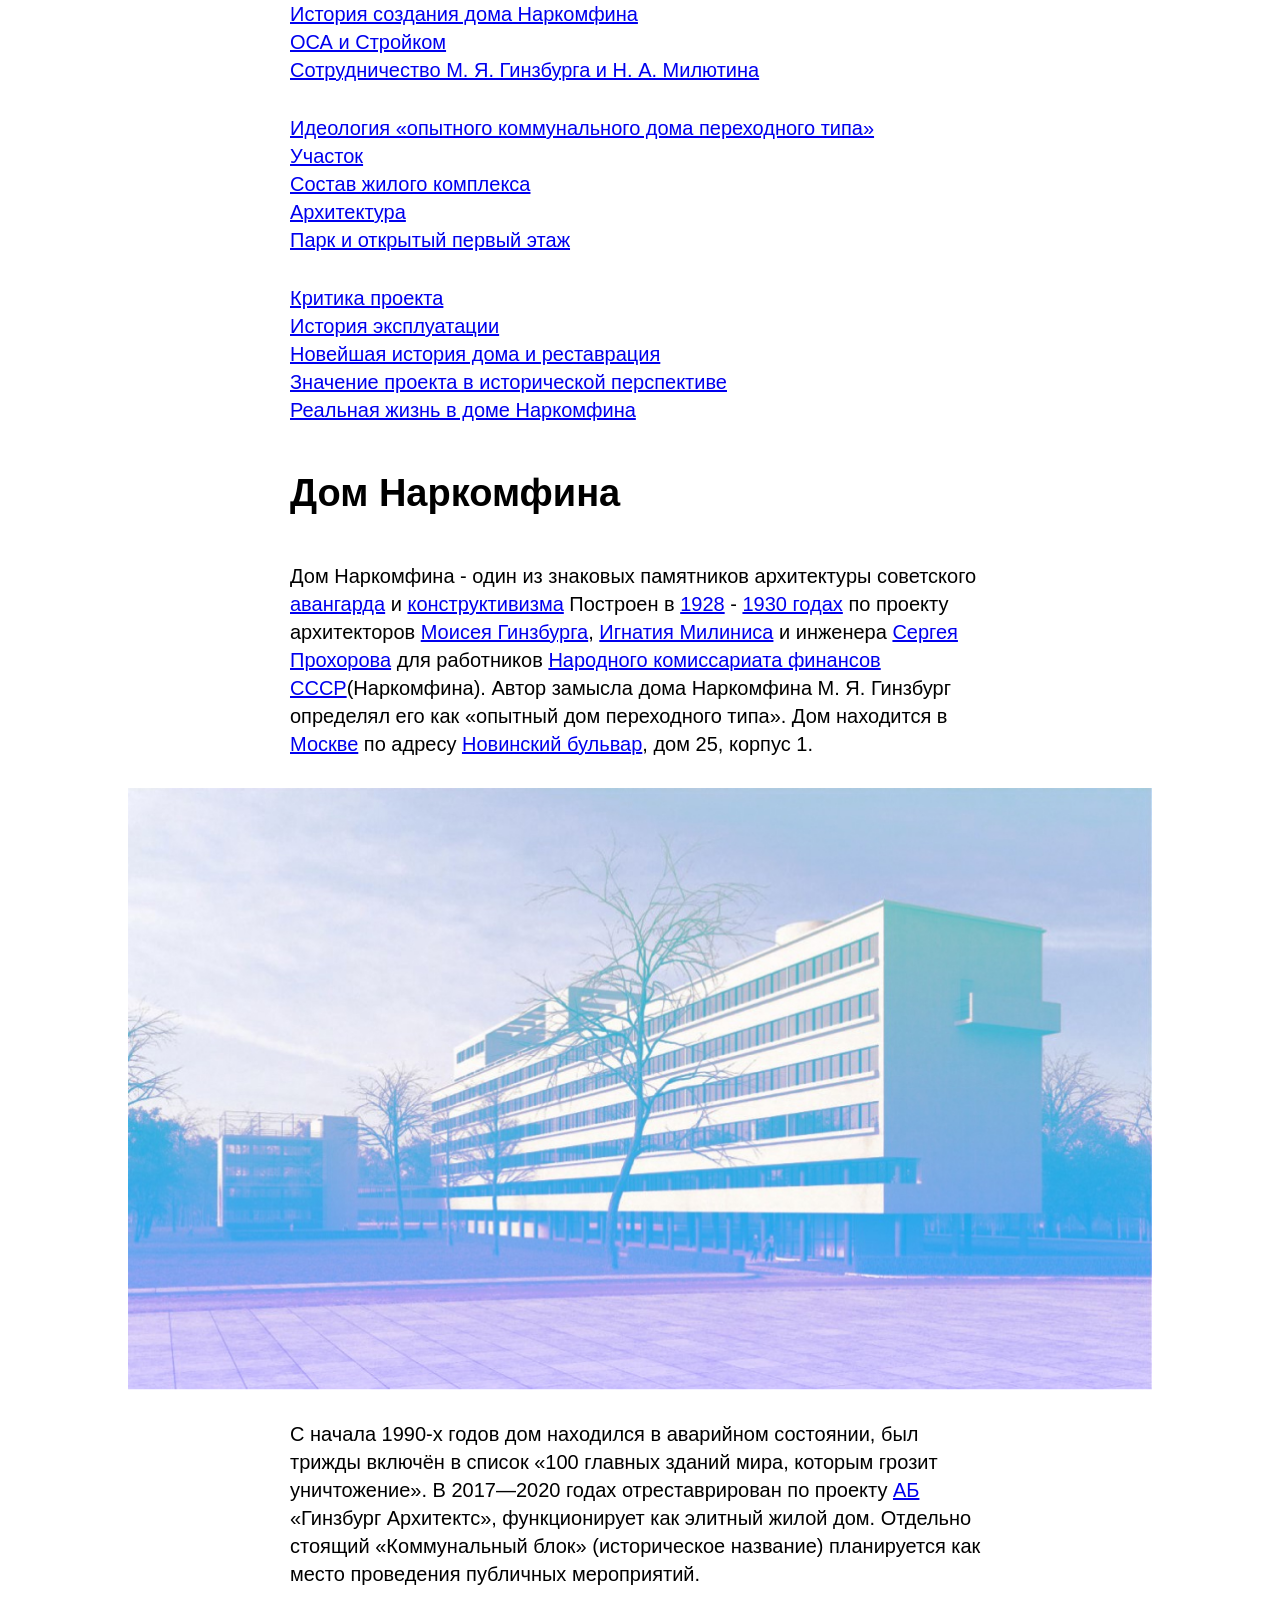
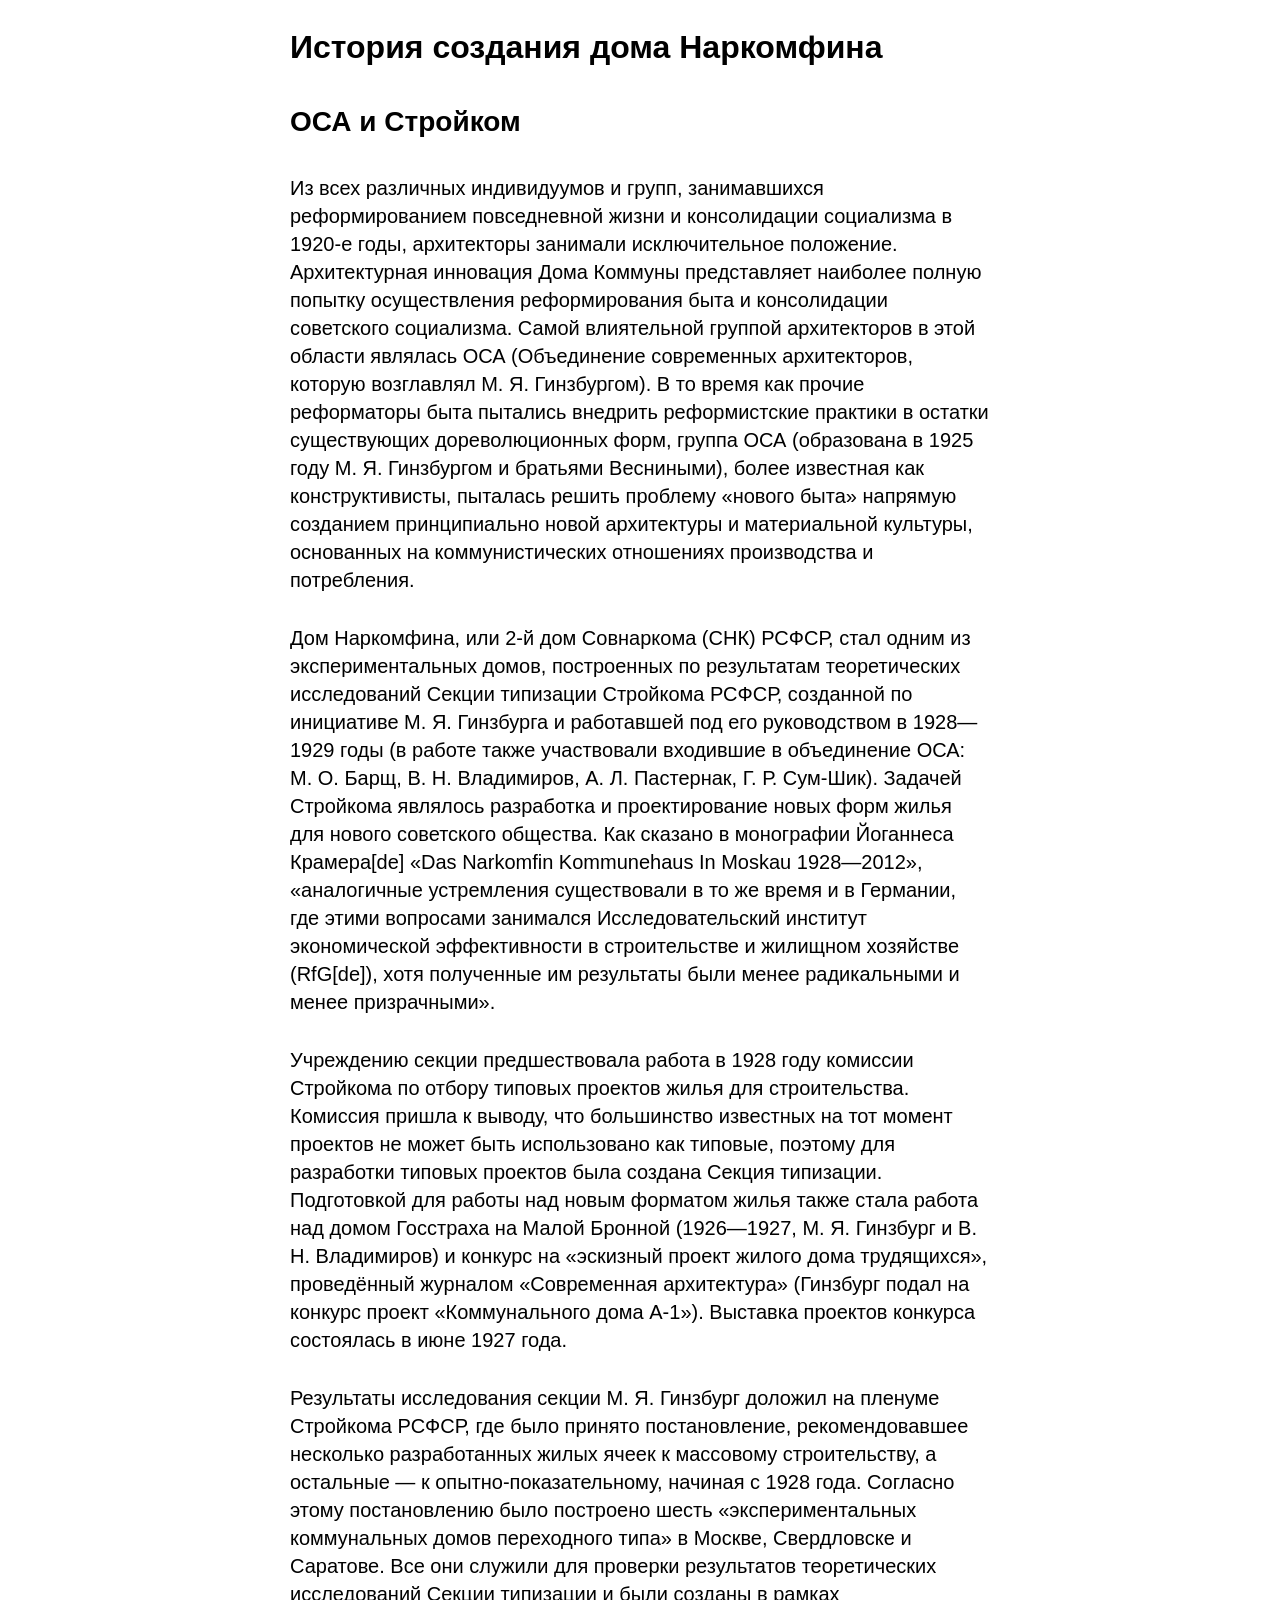
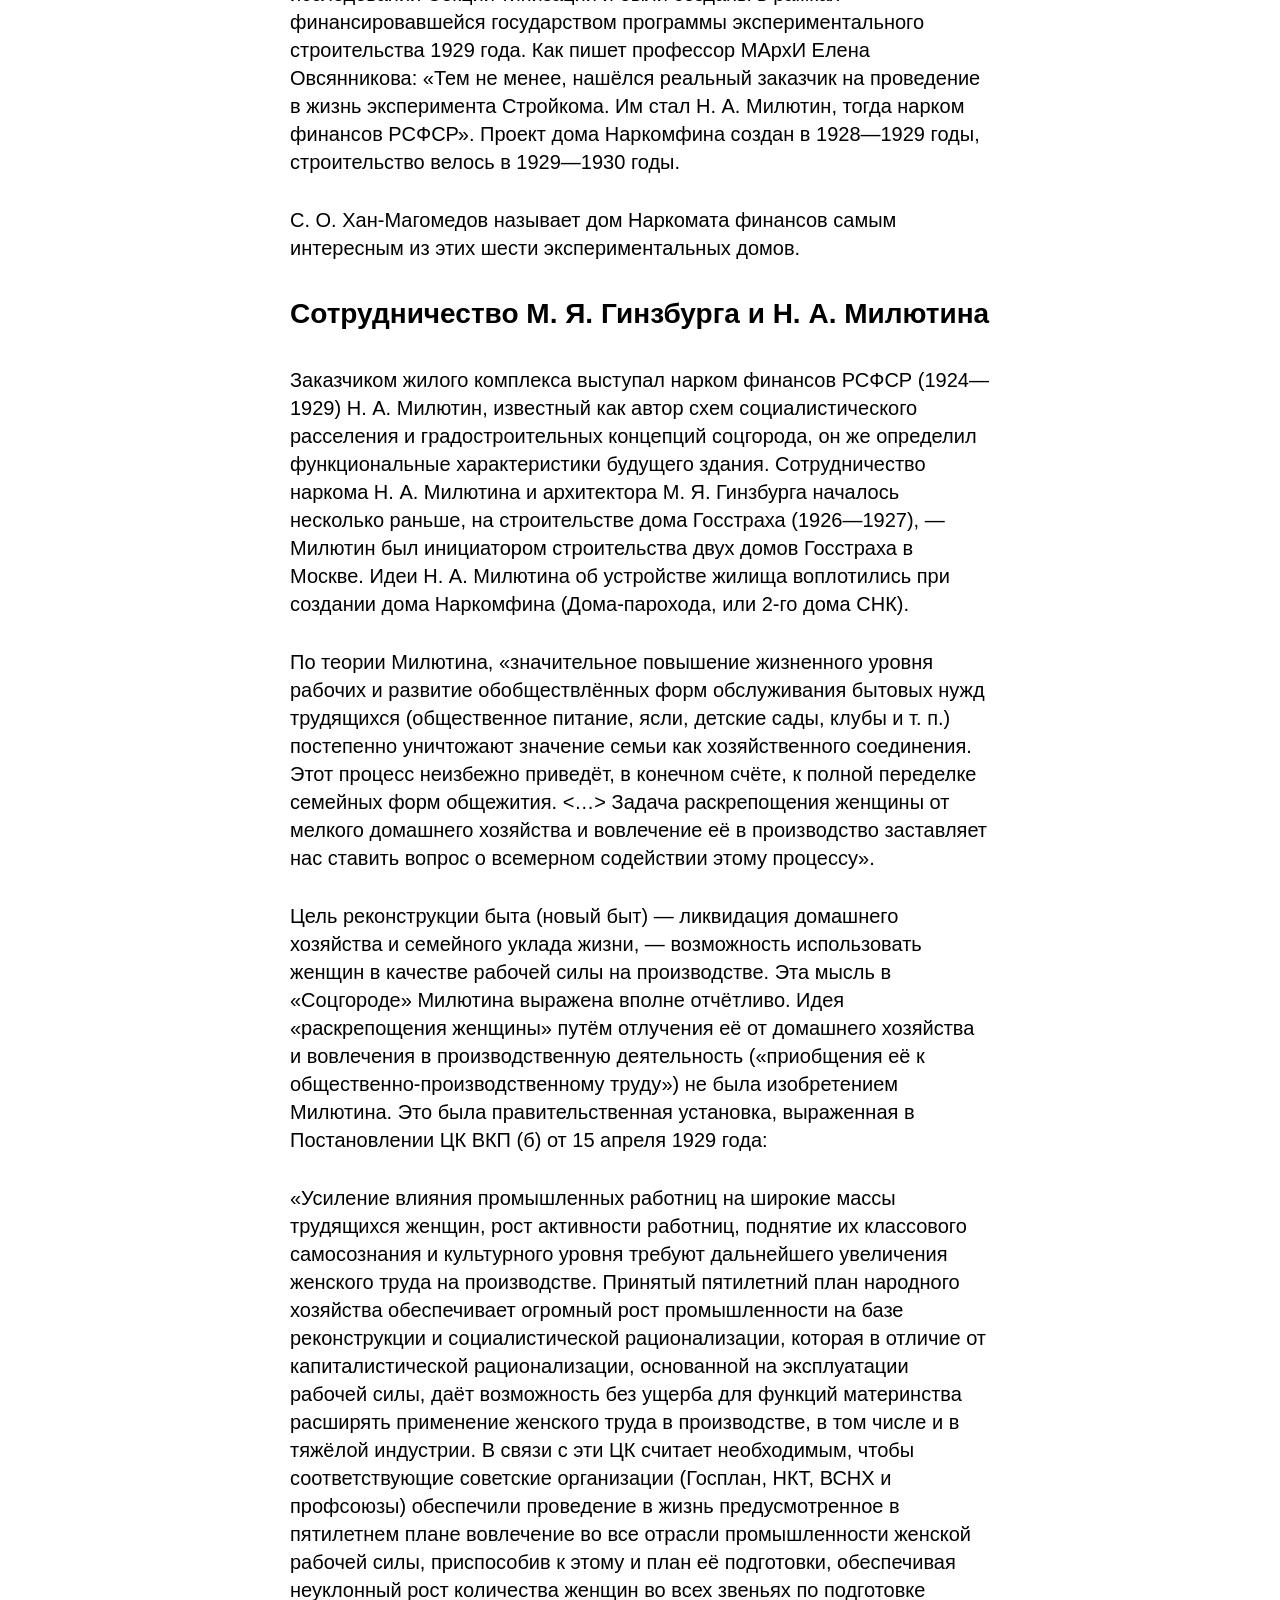
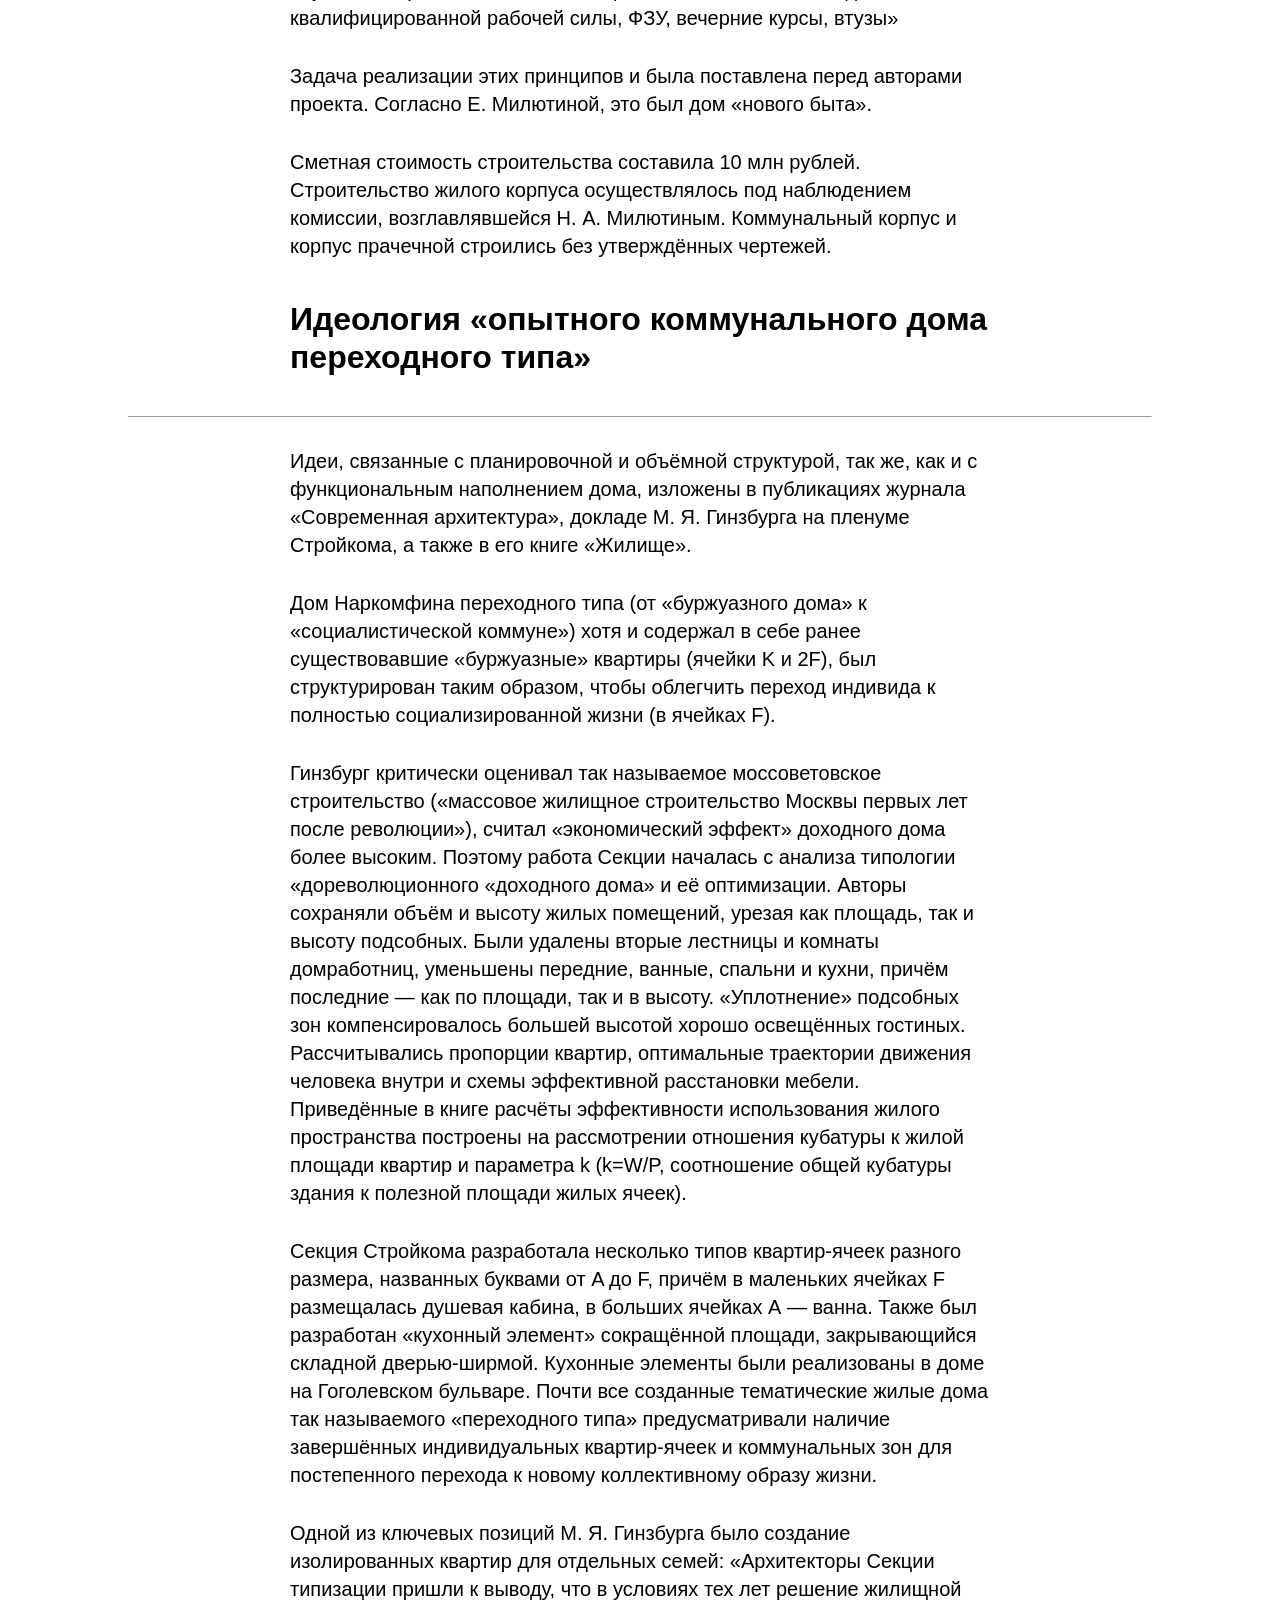
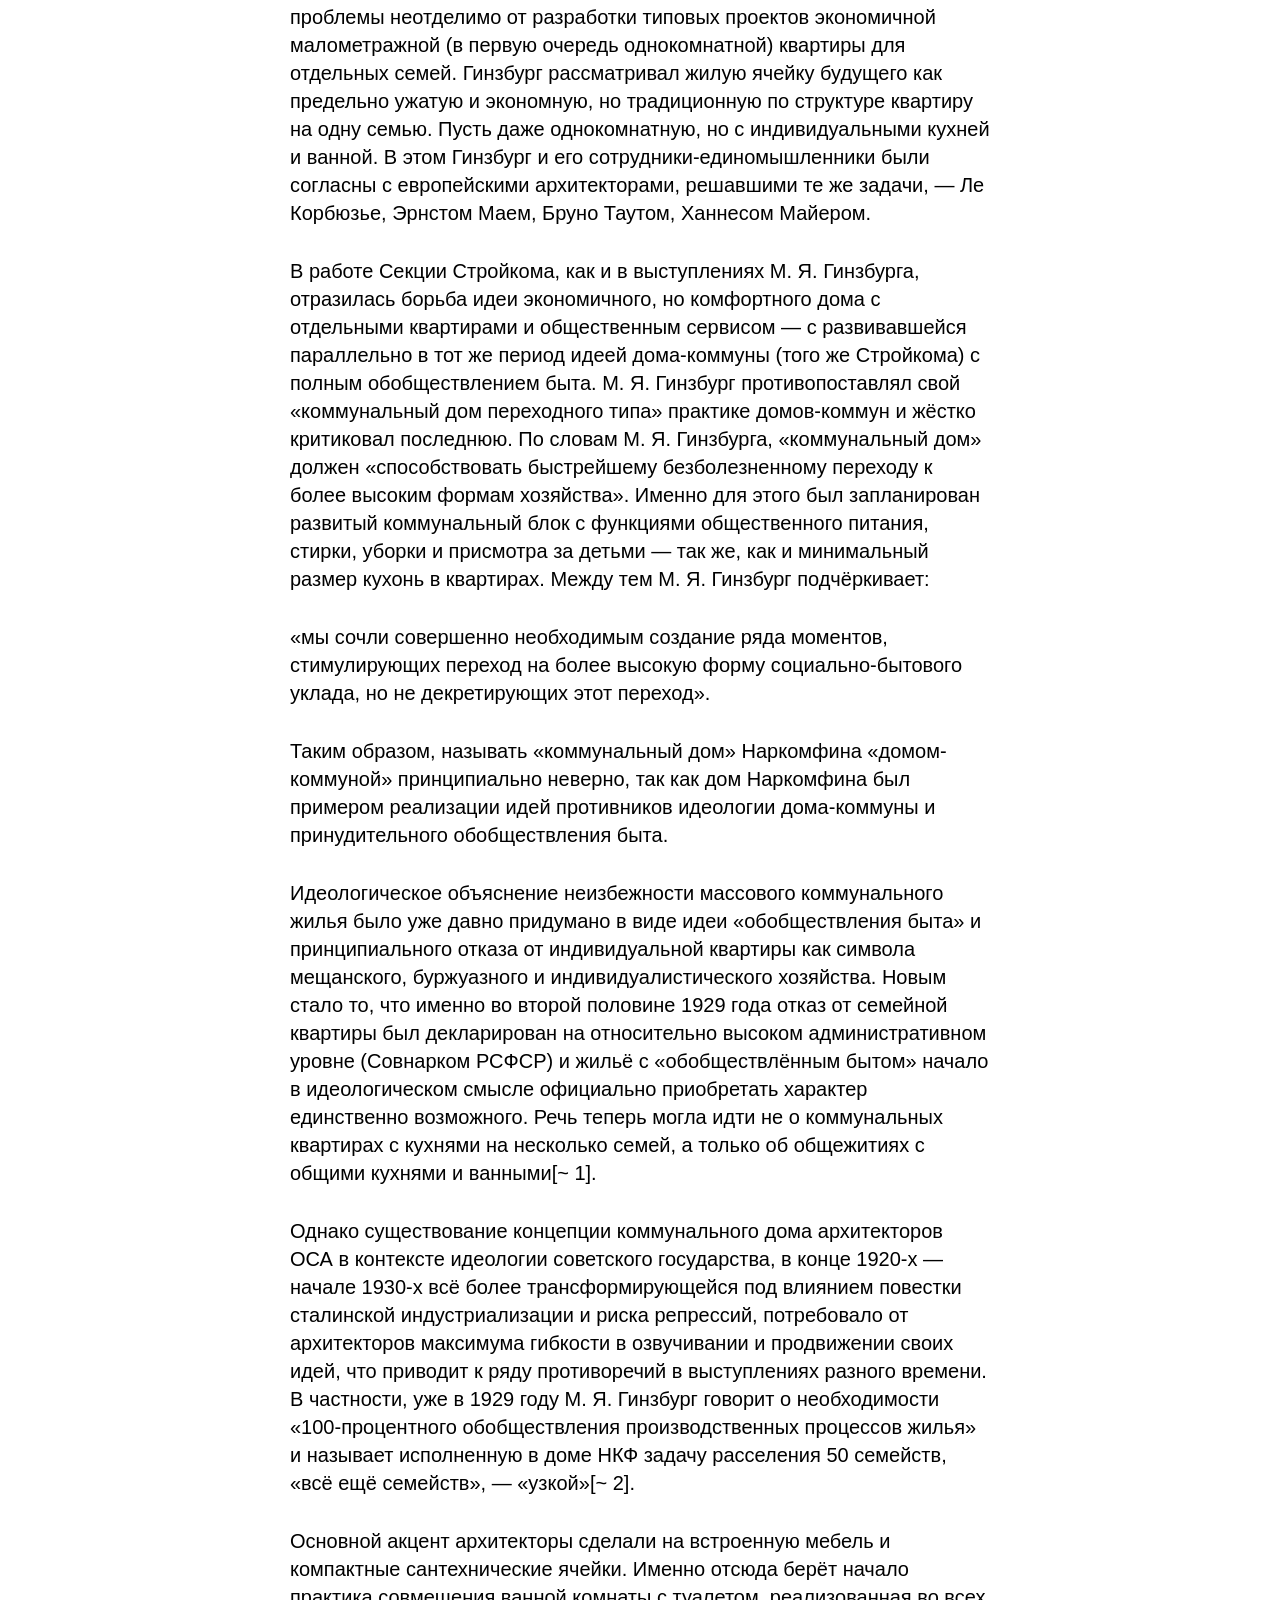
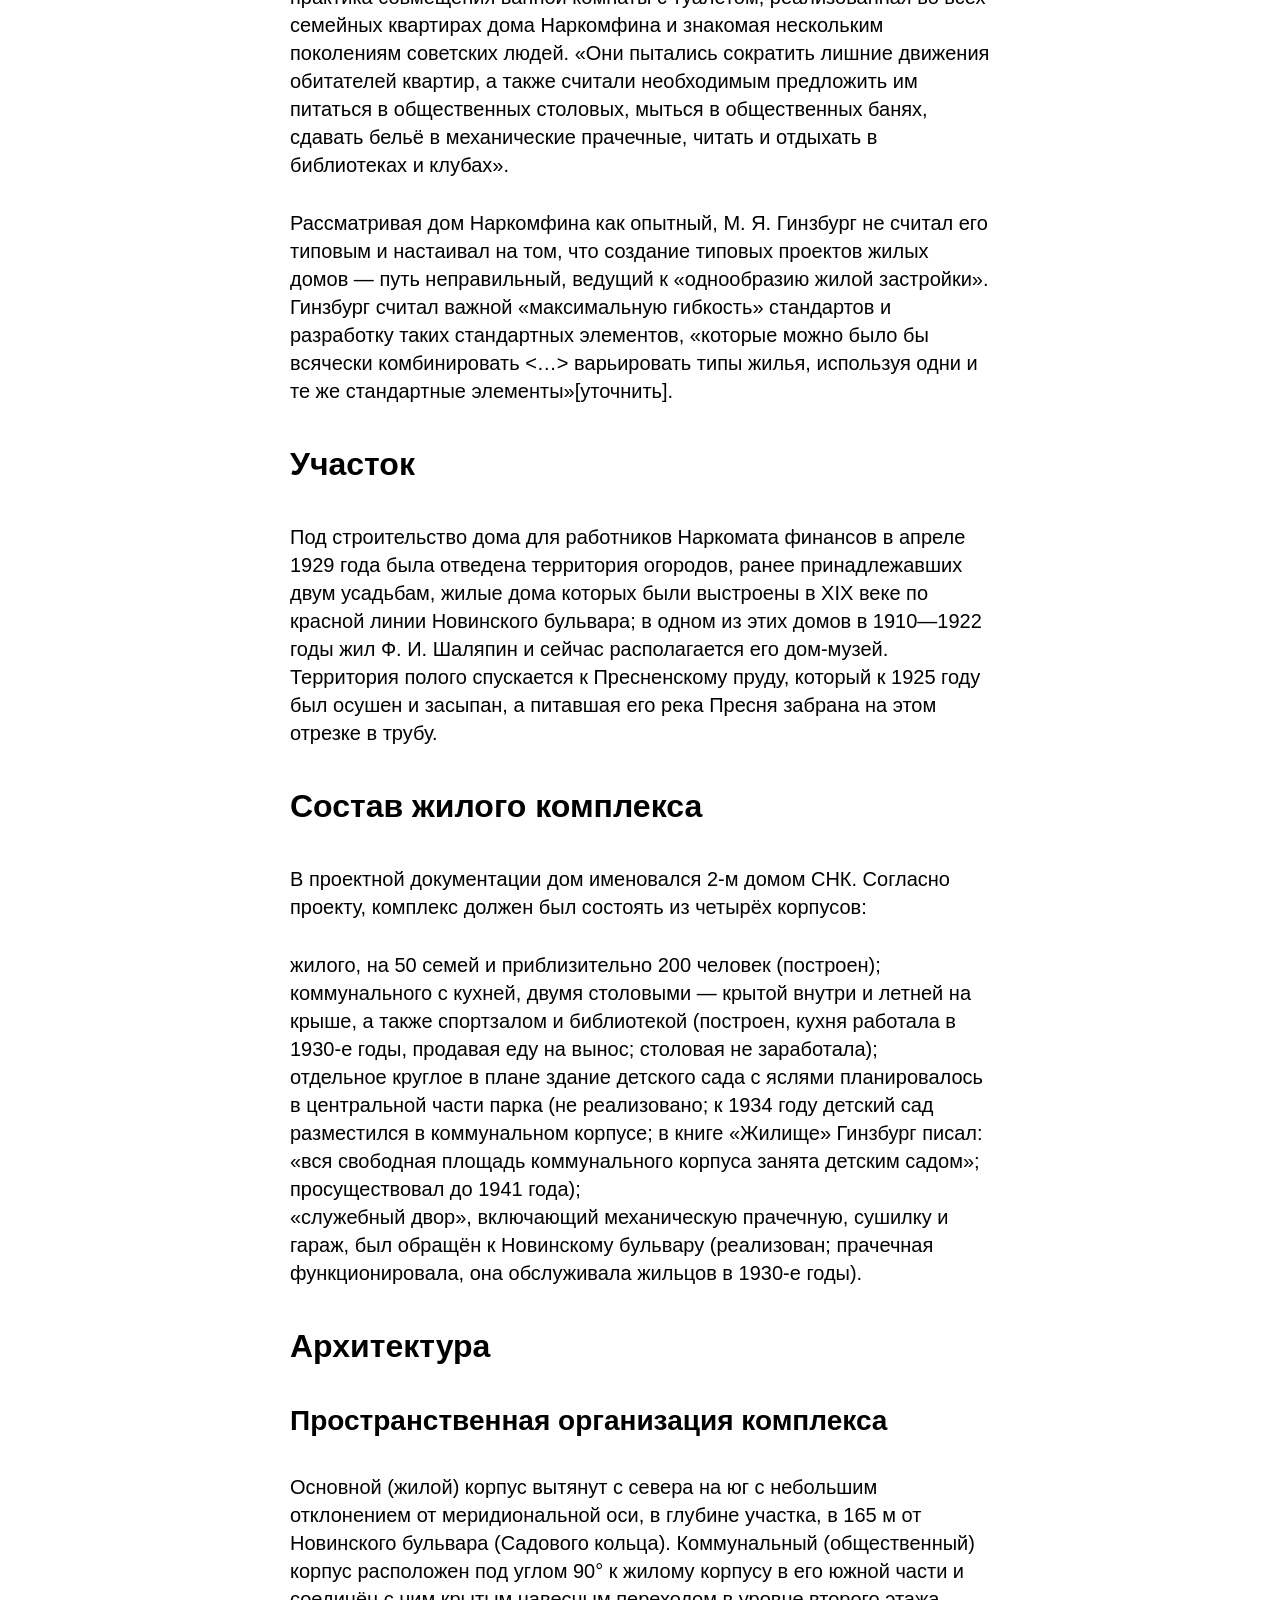
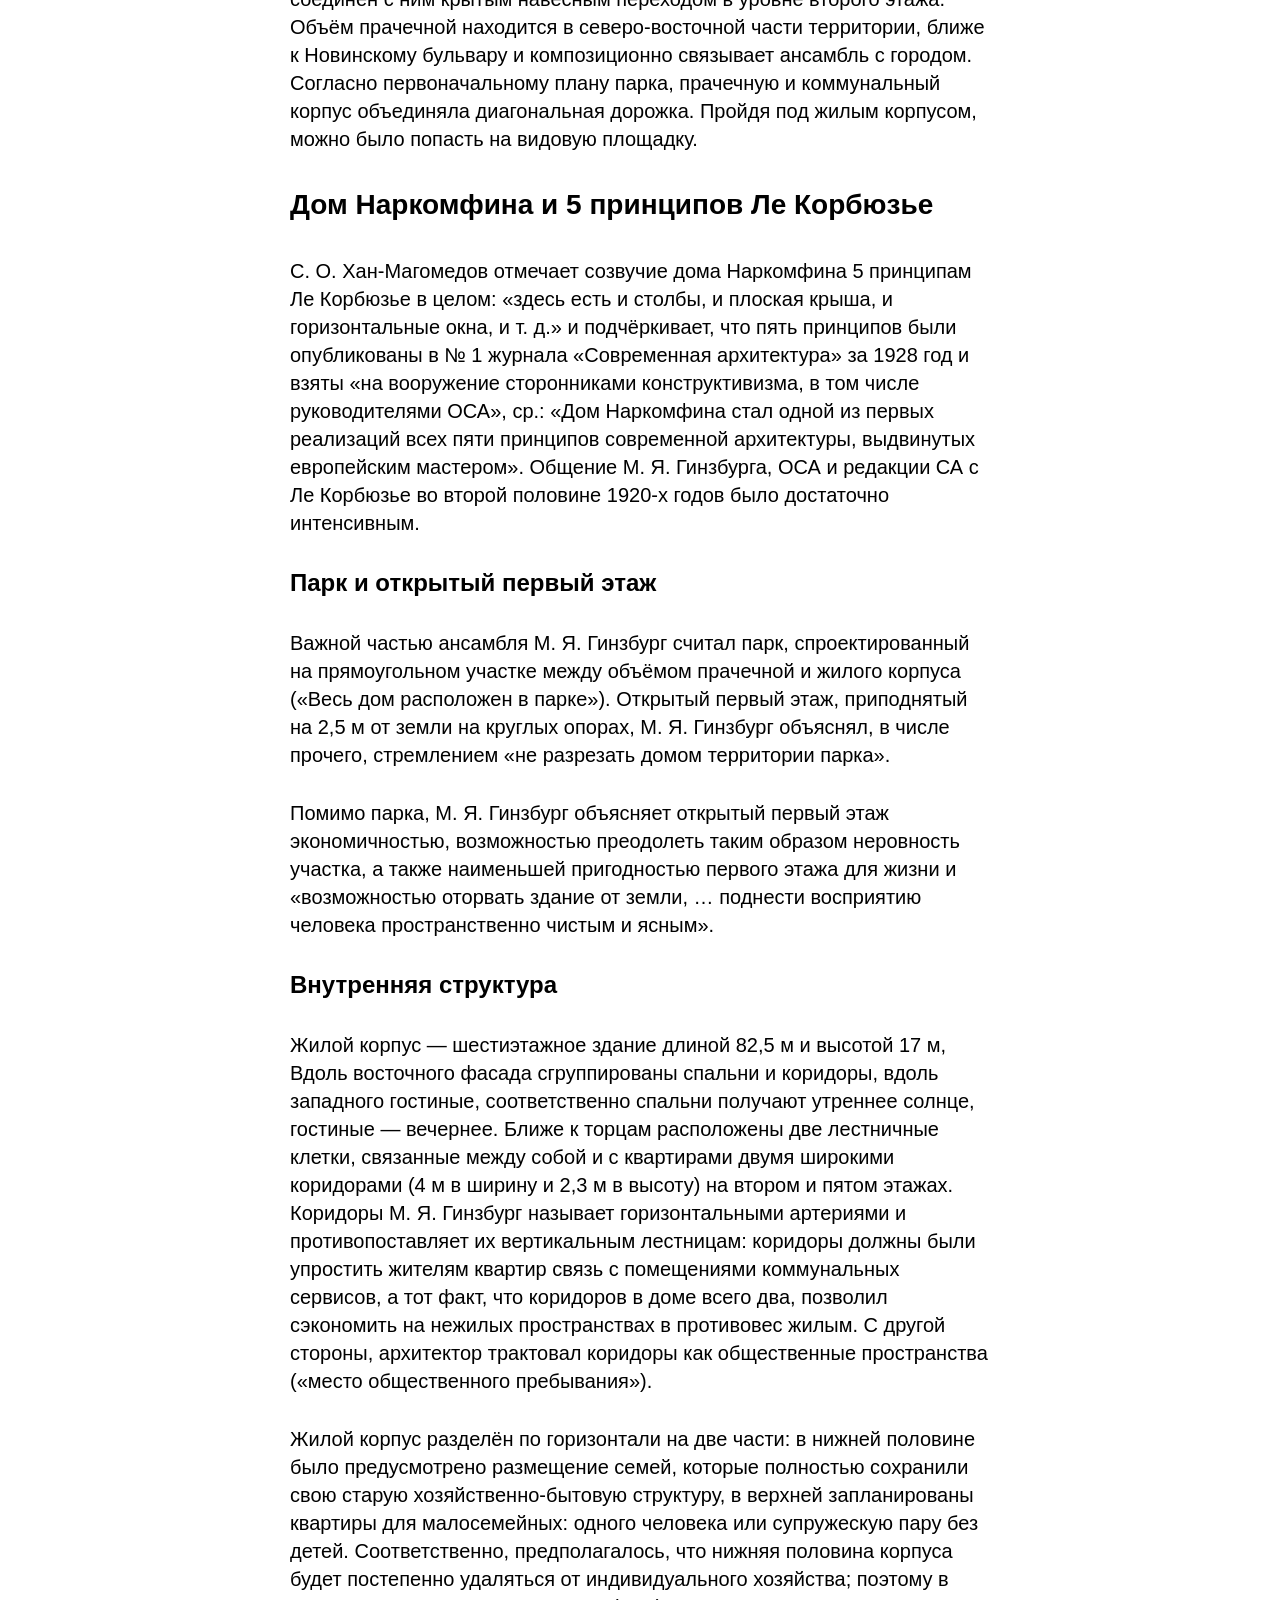
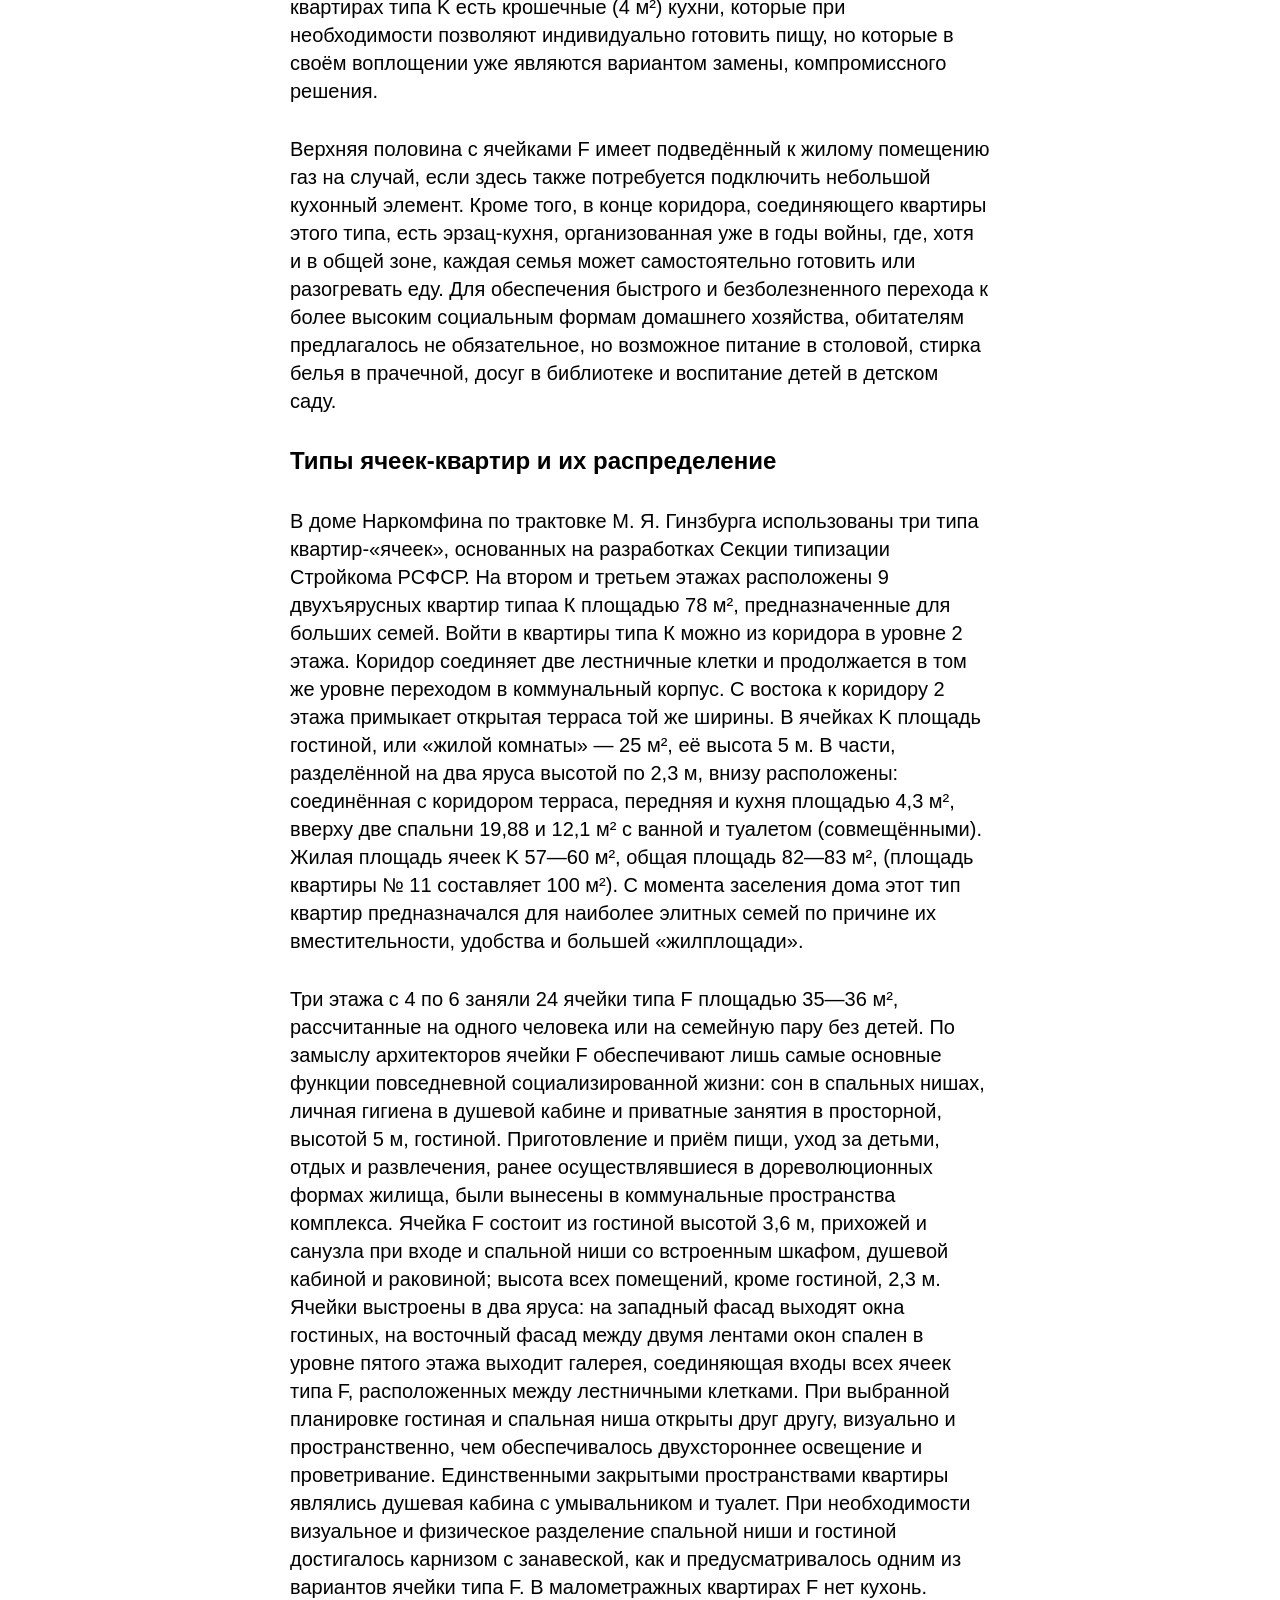
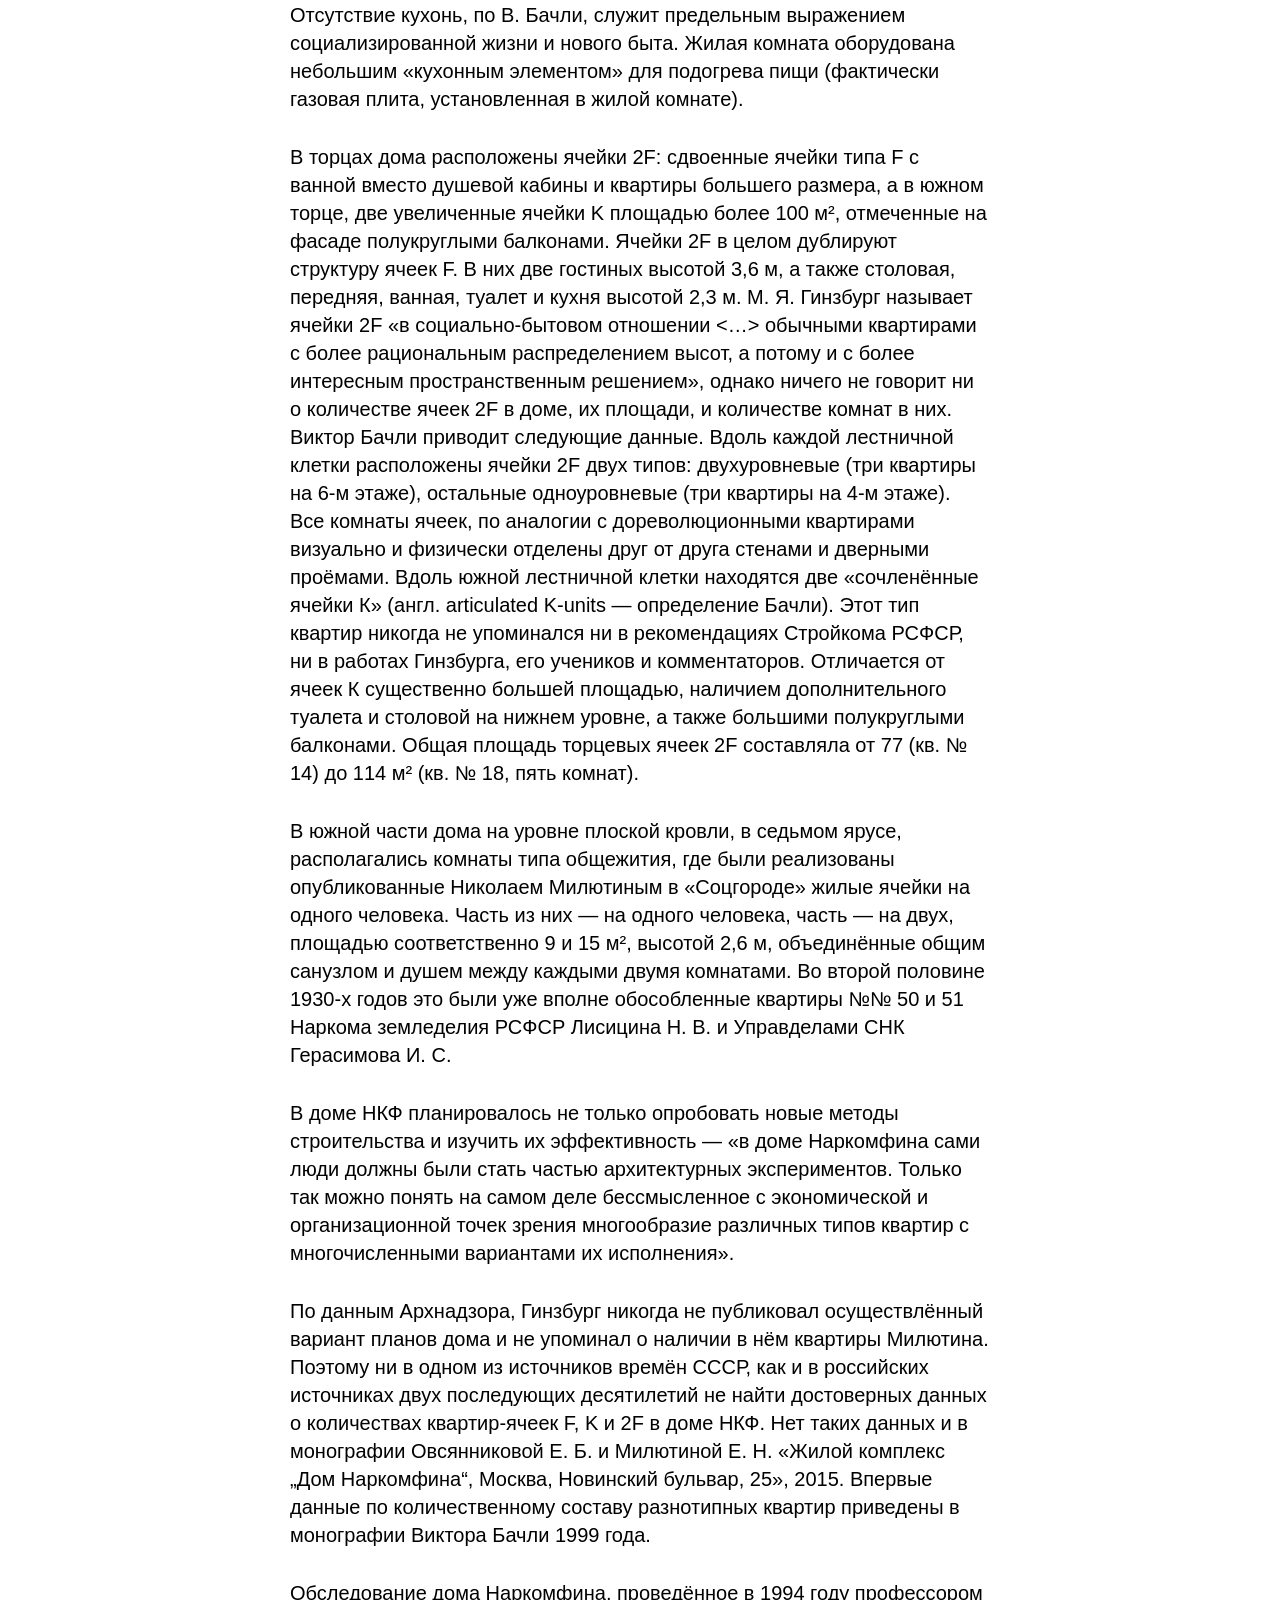
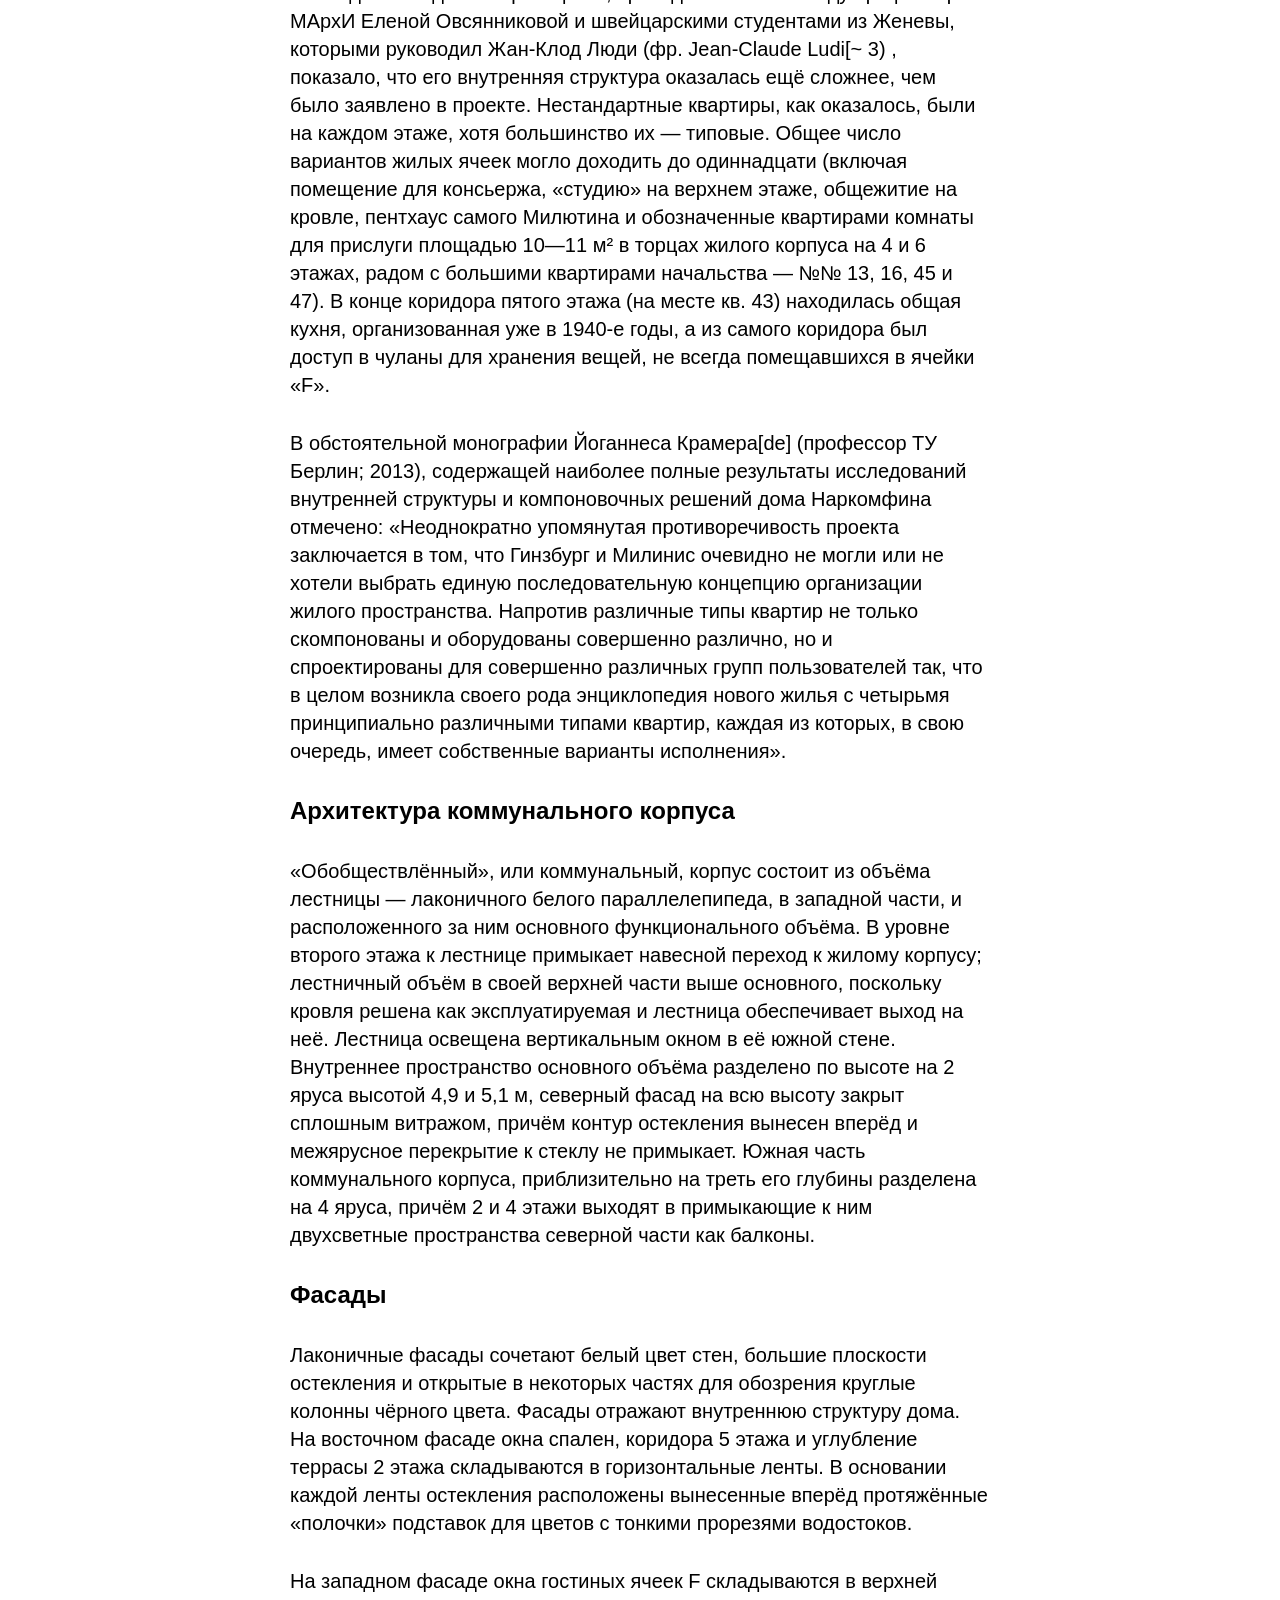
==== commit a267c35a: "начало работы над содержанием" ====
--- a/index.html
+++ b/index.html
@@ -7,6 +7,44 @@
     <link rel="stylesheet" href="stylesheets/style.css" />
   </head>
   <body>
+    <nav>
+      <ul>
+        <li><a href="#1">История создания дома Наркомфина</a></li>
+        <ul>
+          <li><a href="#1_1">ОСА и Стройком</a></li>
+          <li>
+            <a href="#1_2">Сотрудничество М. Я. Гинзбурга и Н. А. Милютина</a>
+          </li>
+        </ul>
+        <li>
+          <a href="#2"
+            >Идеология «опытного коммунального дома переходного типа»</a
+          >
+        </li>
+        <li><a href="#3">Участок</a></li>
+        <li><a href="#4">Состав жилого комплекса</a></li>
+        <li><a href="#5">Архитектура</a></li>
+        <ul>
+          <li><a href="#5_1"></a></li>
+          <li><a href="#5_2"></a></li>
+          <ul>
+            <li><a href="#5_2_1">Парк и открытый первый этаж</a></li>
+            <li><a href="#5_2_1"></a></li>
+            <li><a href=""></a></li>
+            <li><a href=""></a></li>
+            <li><a href=""></a></li>
+          </ul>
+          <li><a href=""></a></li>
+          <li><a href=""></a></li>
+        </ul>
+        <li><a href="#6">Критика проекта</a></li>
+        <li><a href="#7">История эксплуатации</a></li>
+        <li><a href="#8">Новейшая история дома и реставрация</a></li>
+        <li><a href="#9">Значение проекта в исторической перспективе</a></li>
+        <li><a href="#10">Реальная жизнь в доме Наркомфина</a></li>
+      </ul>
+    </nav>
+
     <h1>Дом Наркомфина</h1>
     <p>
       <b>Дом Наркомфина</b> - один из знаковых памятников архитектуры советского
@@ -55,6 +93,7 @@
         >Новинский бульвар</a
       >, дом 25, корпус 1.
     </p>
+    <img src="images/narkomfin.jpg" alt="" />
     <p>
       С начала 1990-х годов дом находился в аварийном состоянии, был трижды
       включён в список «100 главных зданий мира, которым грозит уничтожение». В
@@ -68,9 +107,9 @@
       проведения публичных мероприятий.
     </p>
 
-    <h2>История создания дома Наркомфина</h2>
+    <h2 id="1">История создания дома Наркомфина</h2>
 
-    <h3>ОСА и Стройком</h3>
+    <h3 id="1_1">ОСА и Стройком</h3>
     <p>
       Из всех различных индивидуумов и групп, занимавшихся реформированием
       повседневной жизни и консолидации социализма в 1920-е годы, архитекторы
@@ -196,7 +235,7 @@
       А. Милютиным. Коммунальный корпус и корпус прачечной строились без
       утверждённых чертежей.
     </p>
-    <h2>Идеология «опытного коммунального дома переходного типа»</h2>
+    <h2 id="2">Идеология «опытного коммунального дома переходного типа»</h2>
     <hr />
     <p>
       Идеи, связанные с планировочной и объёмной структурой, так же, как и с
@@ -323,7 +362,7 @@
       варьировать типы жилья, используя одни и те же стандартные
       элементы»[уточнить].
     </p>
-    <h2>Участок</h2>
+    <h2 id="3">Участок</h2>
     <p>
       Под строительство дома для работников Наркомата финансов в апреле 1929
       года была отведена территория огородов, ранее принадлежавших двум
@@ -333,7 +372,7 @@
       к Пресненскому пруду, который к 1925 году был осушен и засыпан, а питавшая
       его река Пресня забрана на этом отрезке в трубу.
     </p>
-    <h2>Состав жилого комплекса</h2>
+    <h2 id="4">Состав жилого комплекса</h2>
 
     <p>
       В проектной документации дом именовался 2-м домом СНК. Согласно проекту,
@@ -359,7 +398,7 @@
         функционировала, она обслуживала жильцов в 1930-е годы).
       </li>
     </ol>
-    <h2>Архитектура</h2>
+    <h2 id="5">Архитектура</h2>
 
     <h3>Пространственная организация комплекса</h3>
     <p>
@@ -385,7 +424,7 @@
       ОСА и редакции СА с Ле Корбюзье во второй половине 1920-х годов было
       достаточно интенсивным.
     </p>
-    <h4>Парк и открытый первый этаж</h4>
+    <h4 id="5_2_1">Парк и открытый первый этаж</h4>
     <p>
       Важной частью ансамбля М. Я. Гинзбург считал парк, спроектированный на
       прямоугольном участке между объёмом прачечной и жилого корпуса («Весь дом
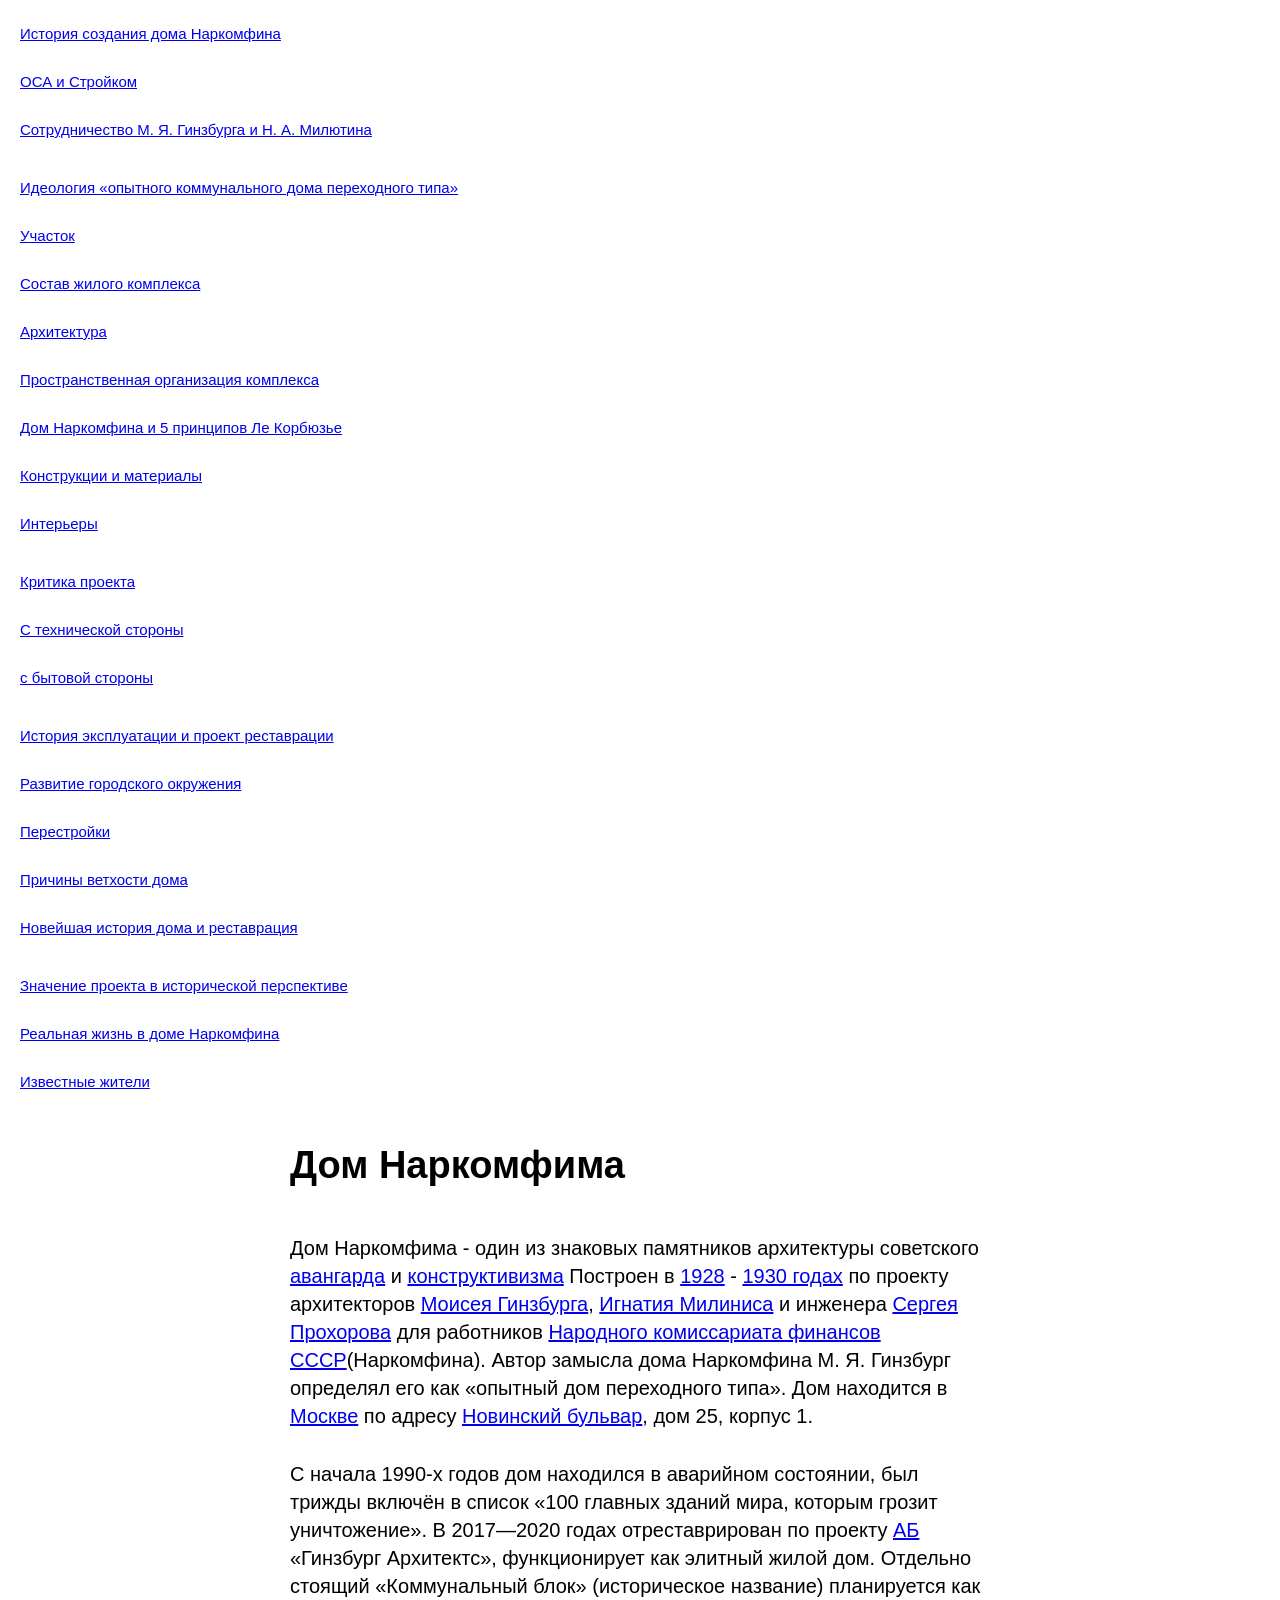
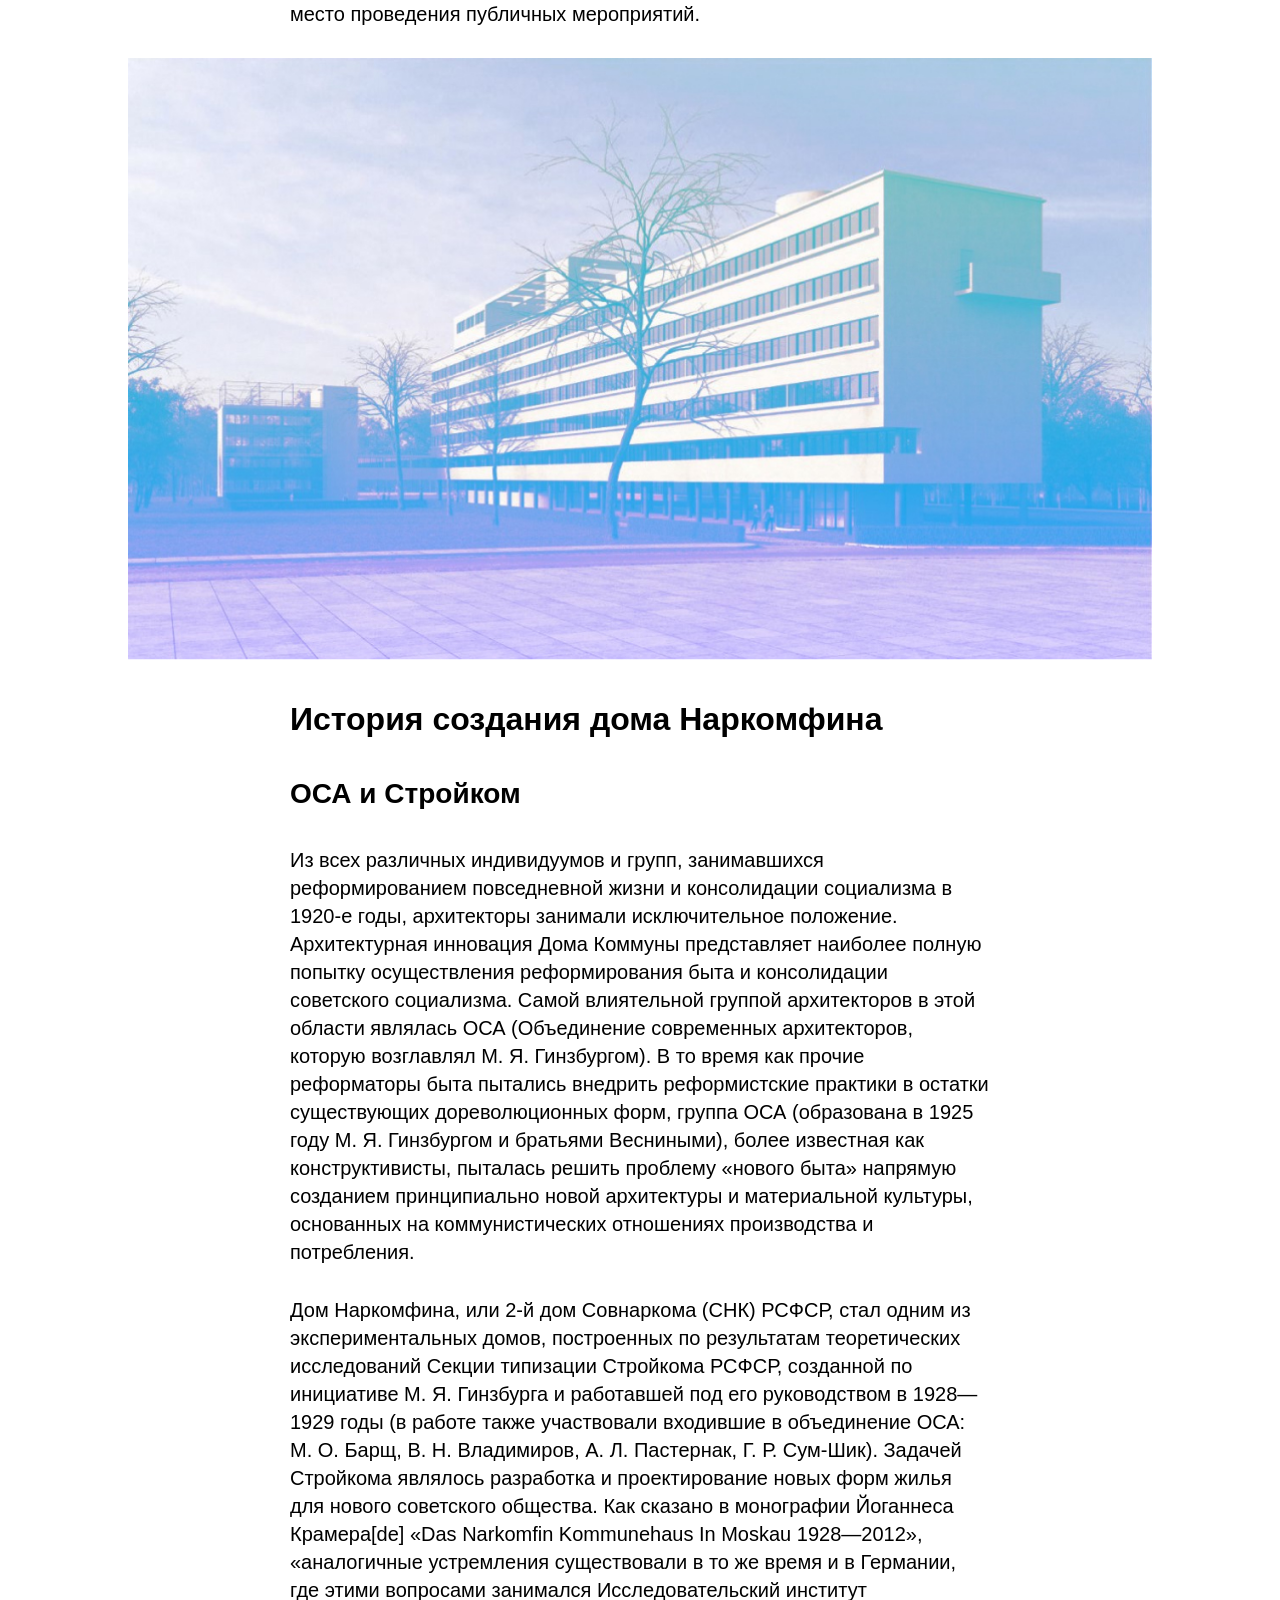
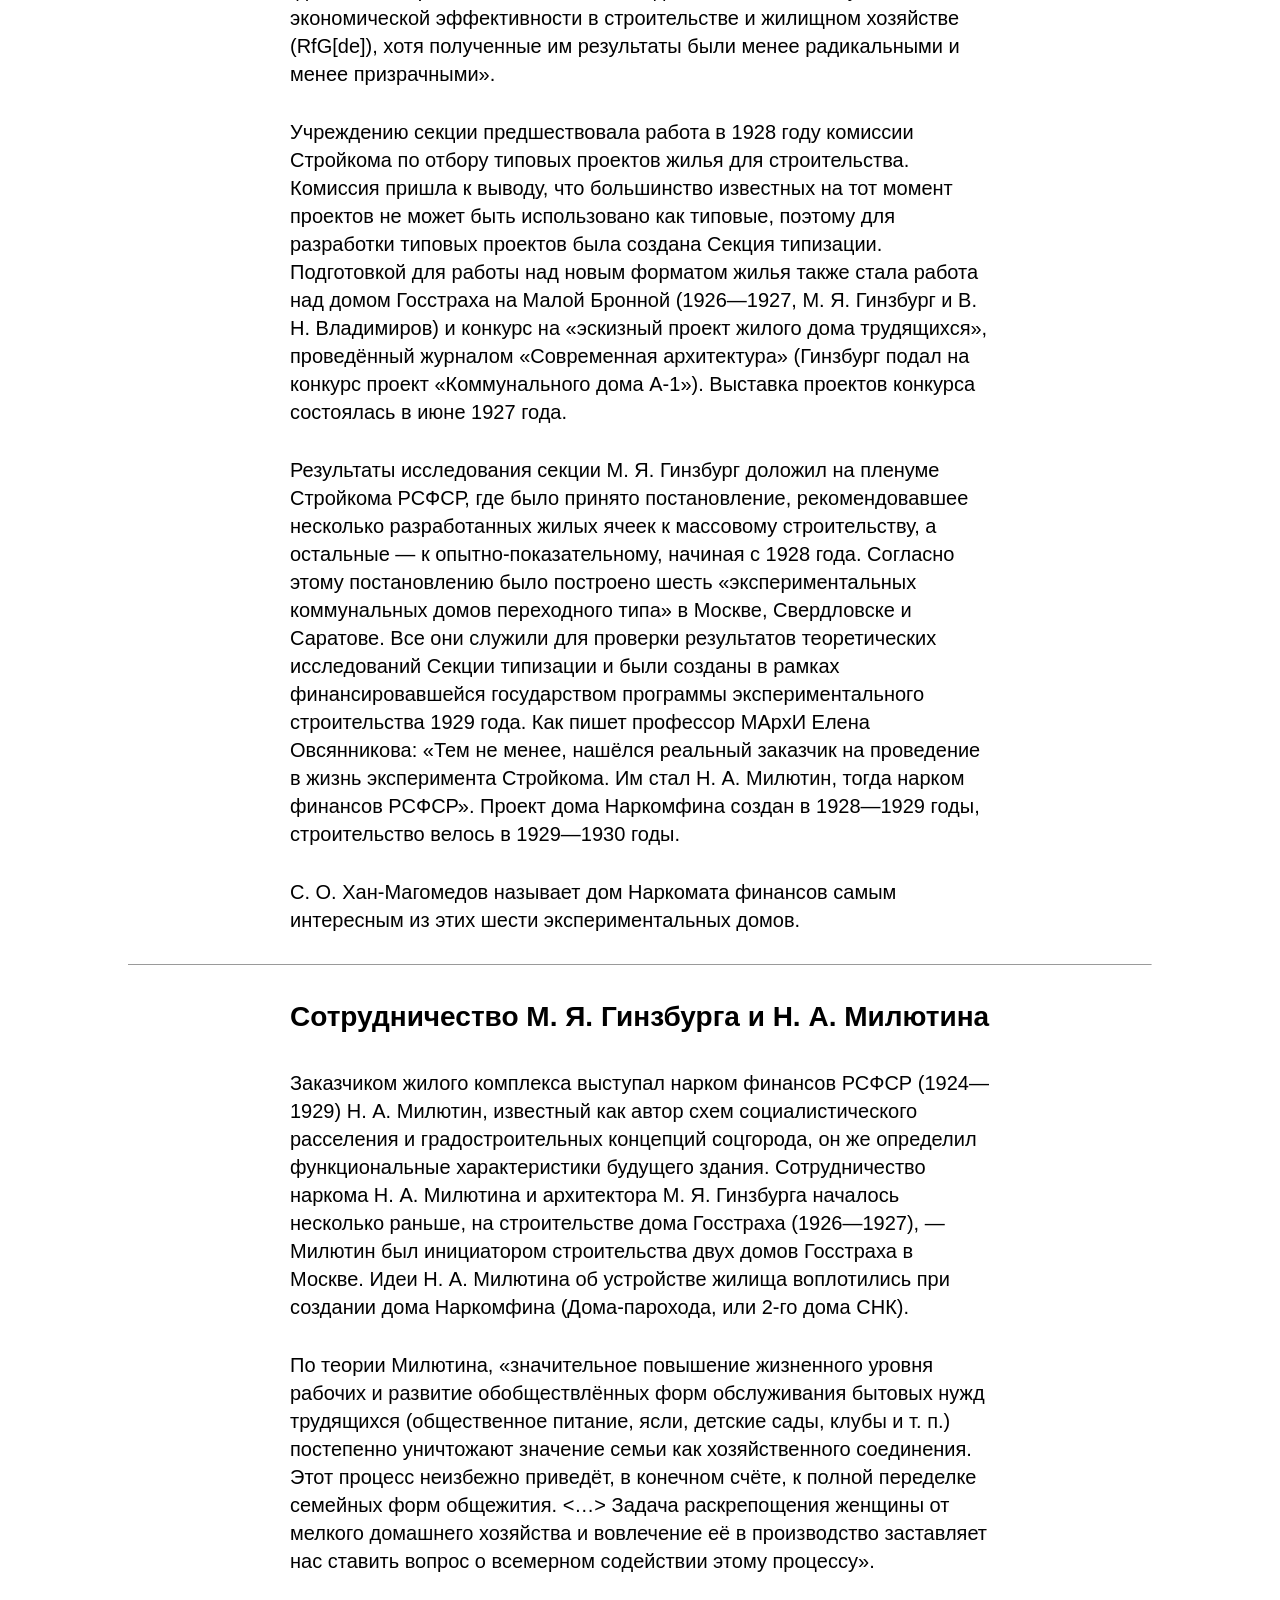
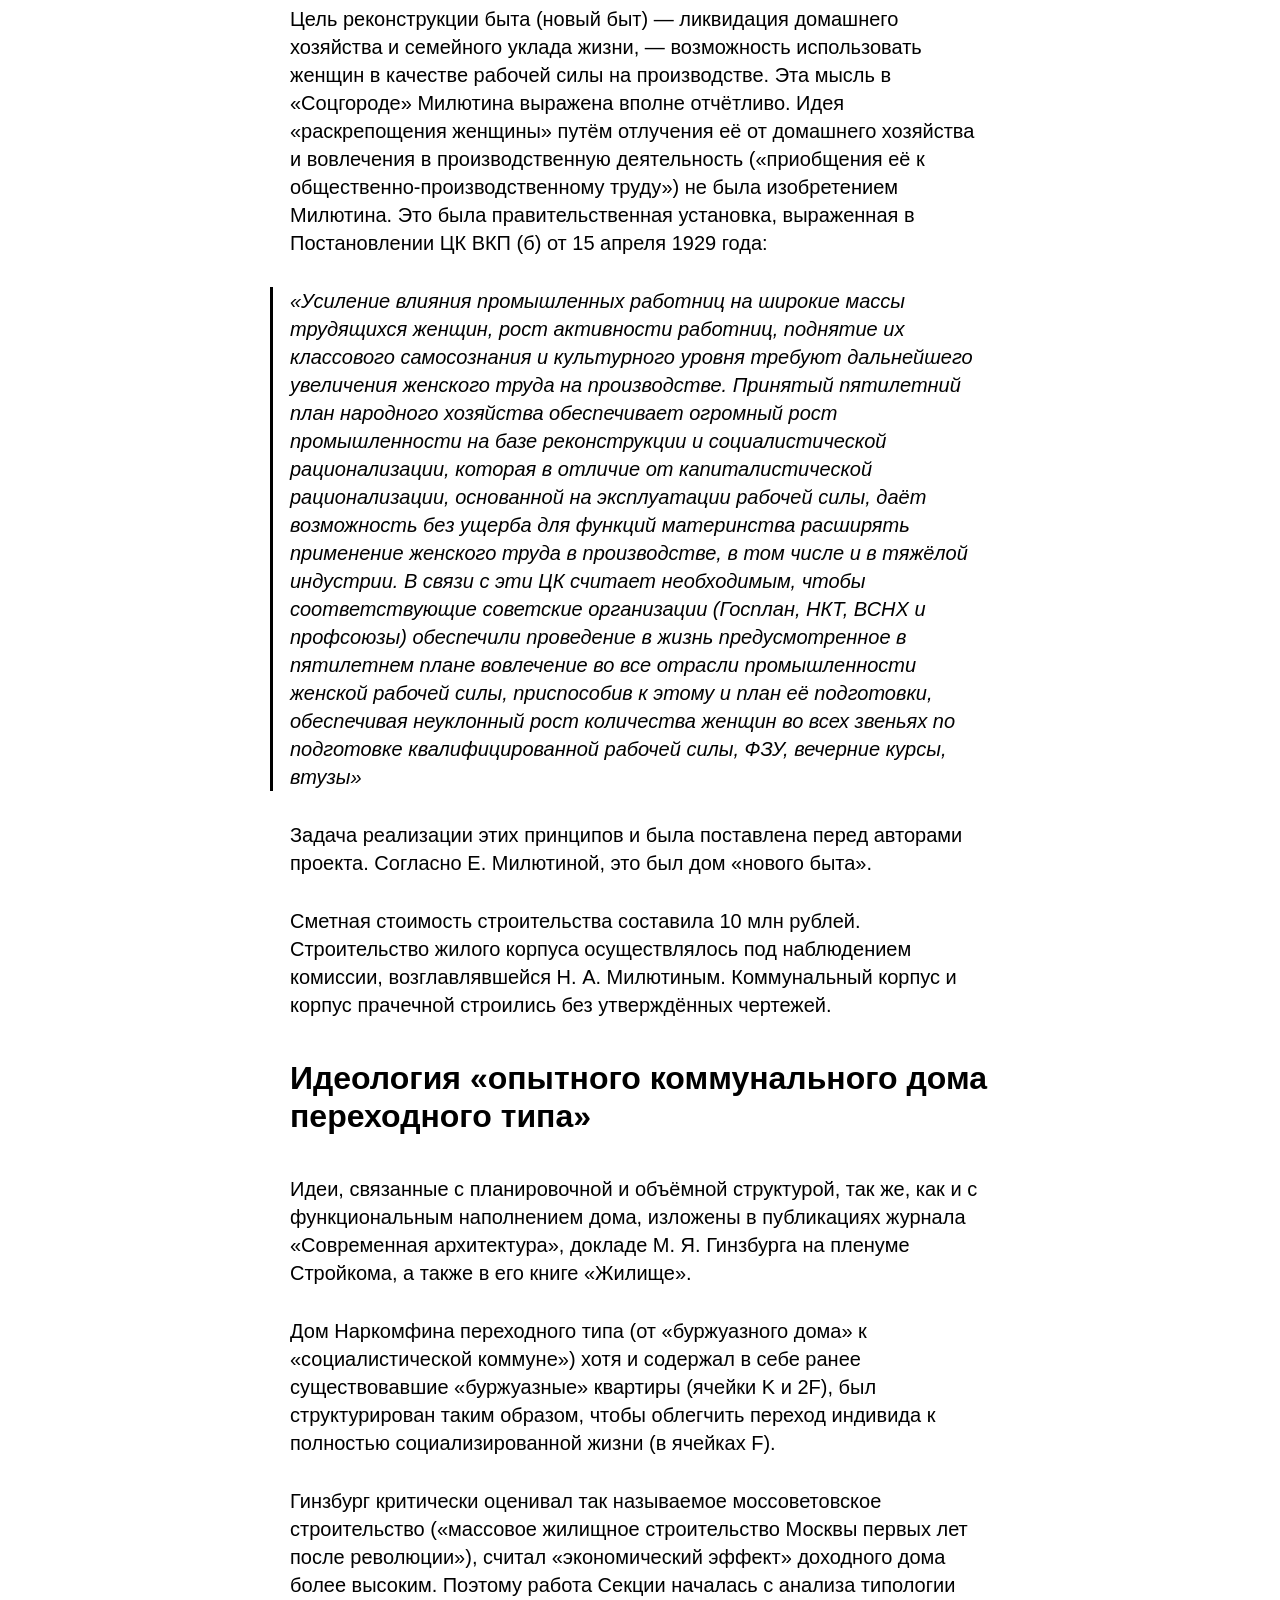
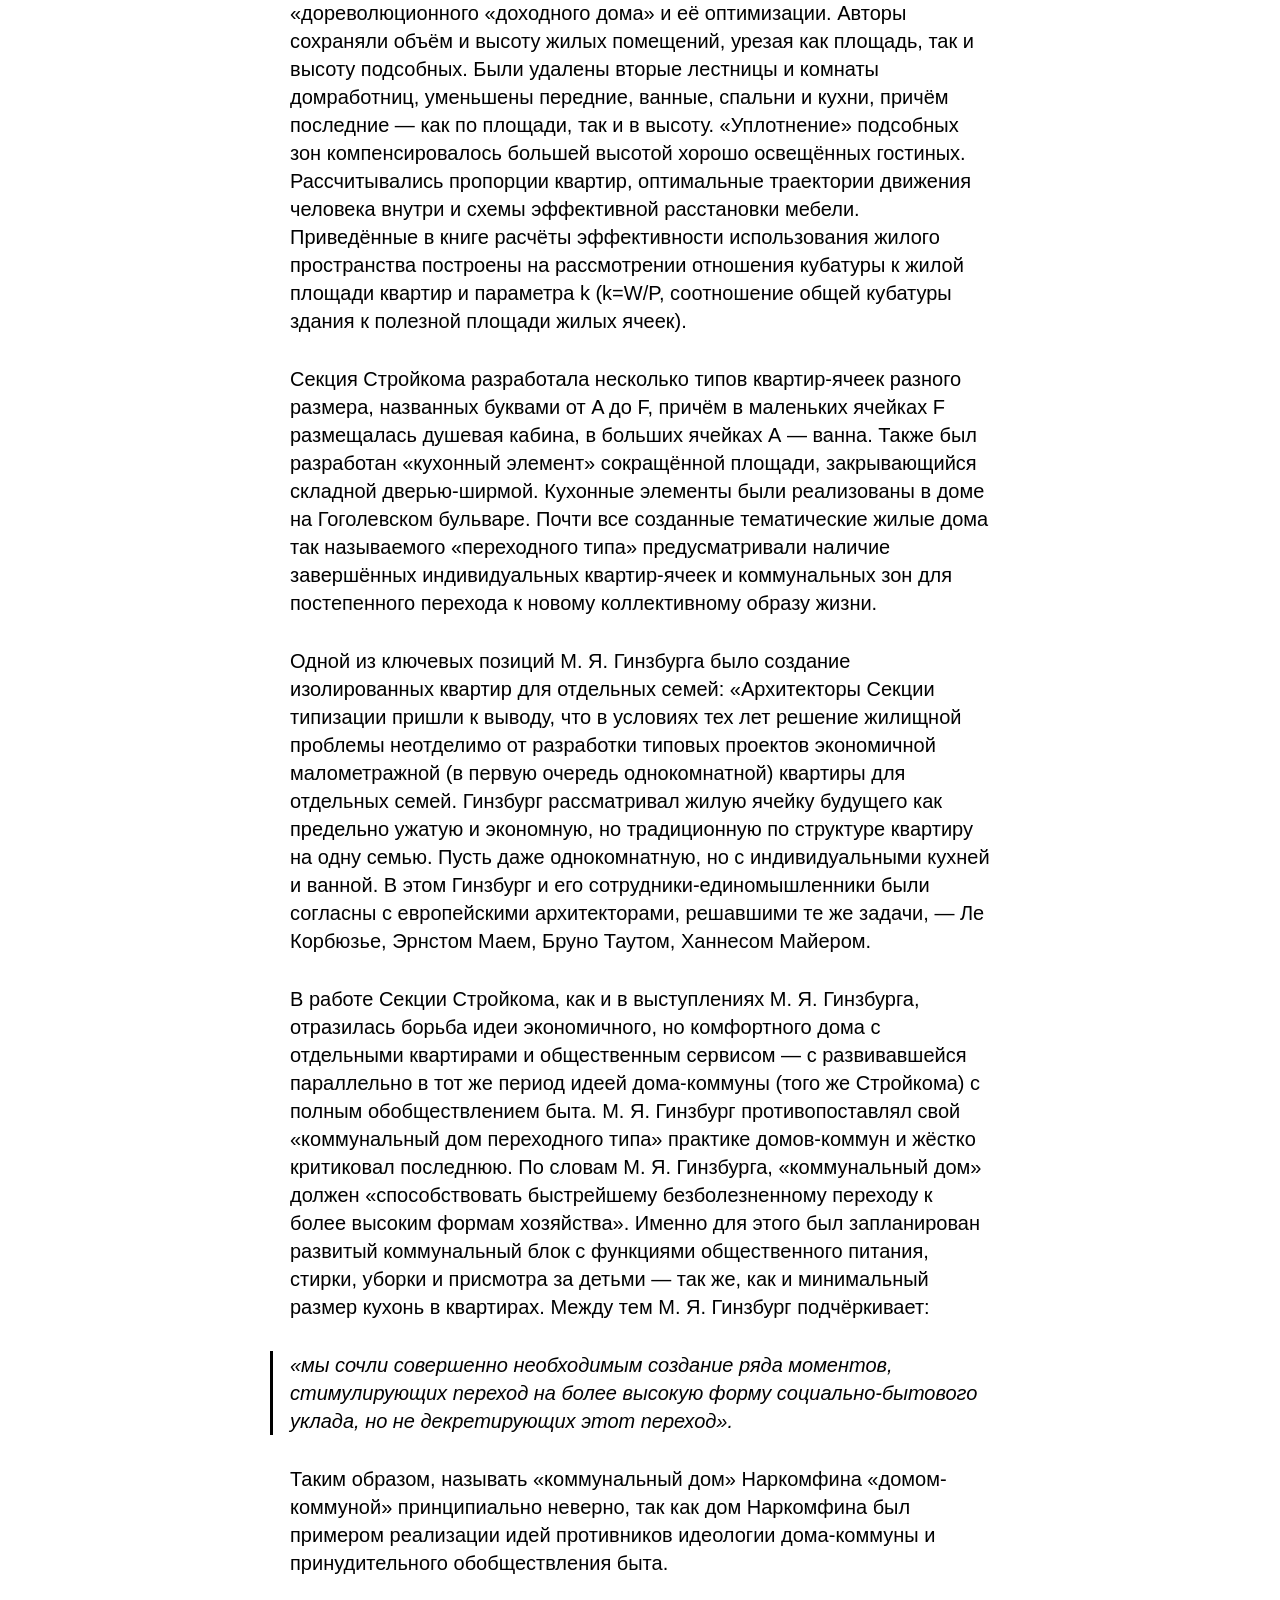
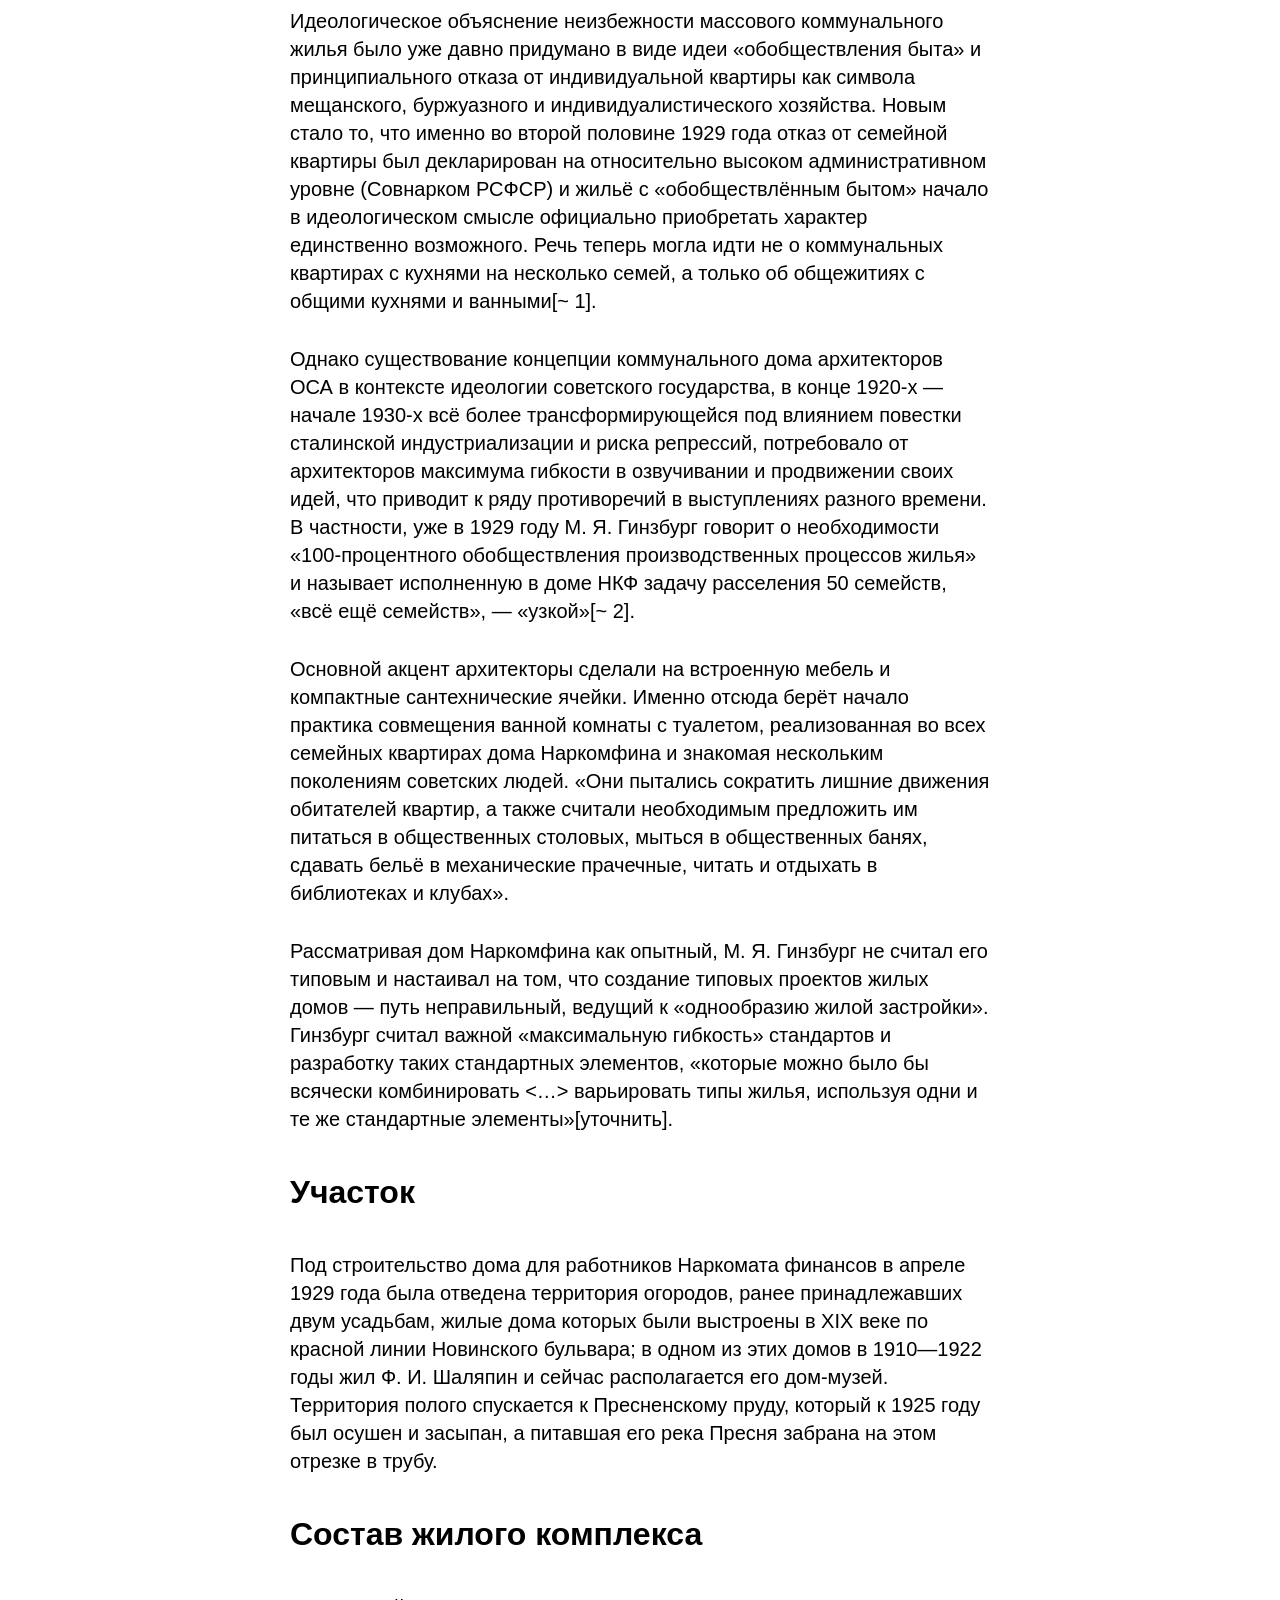
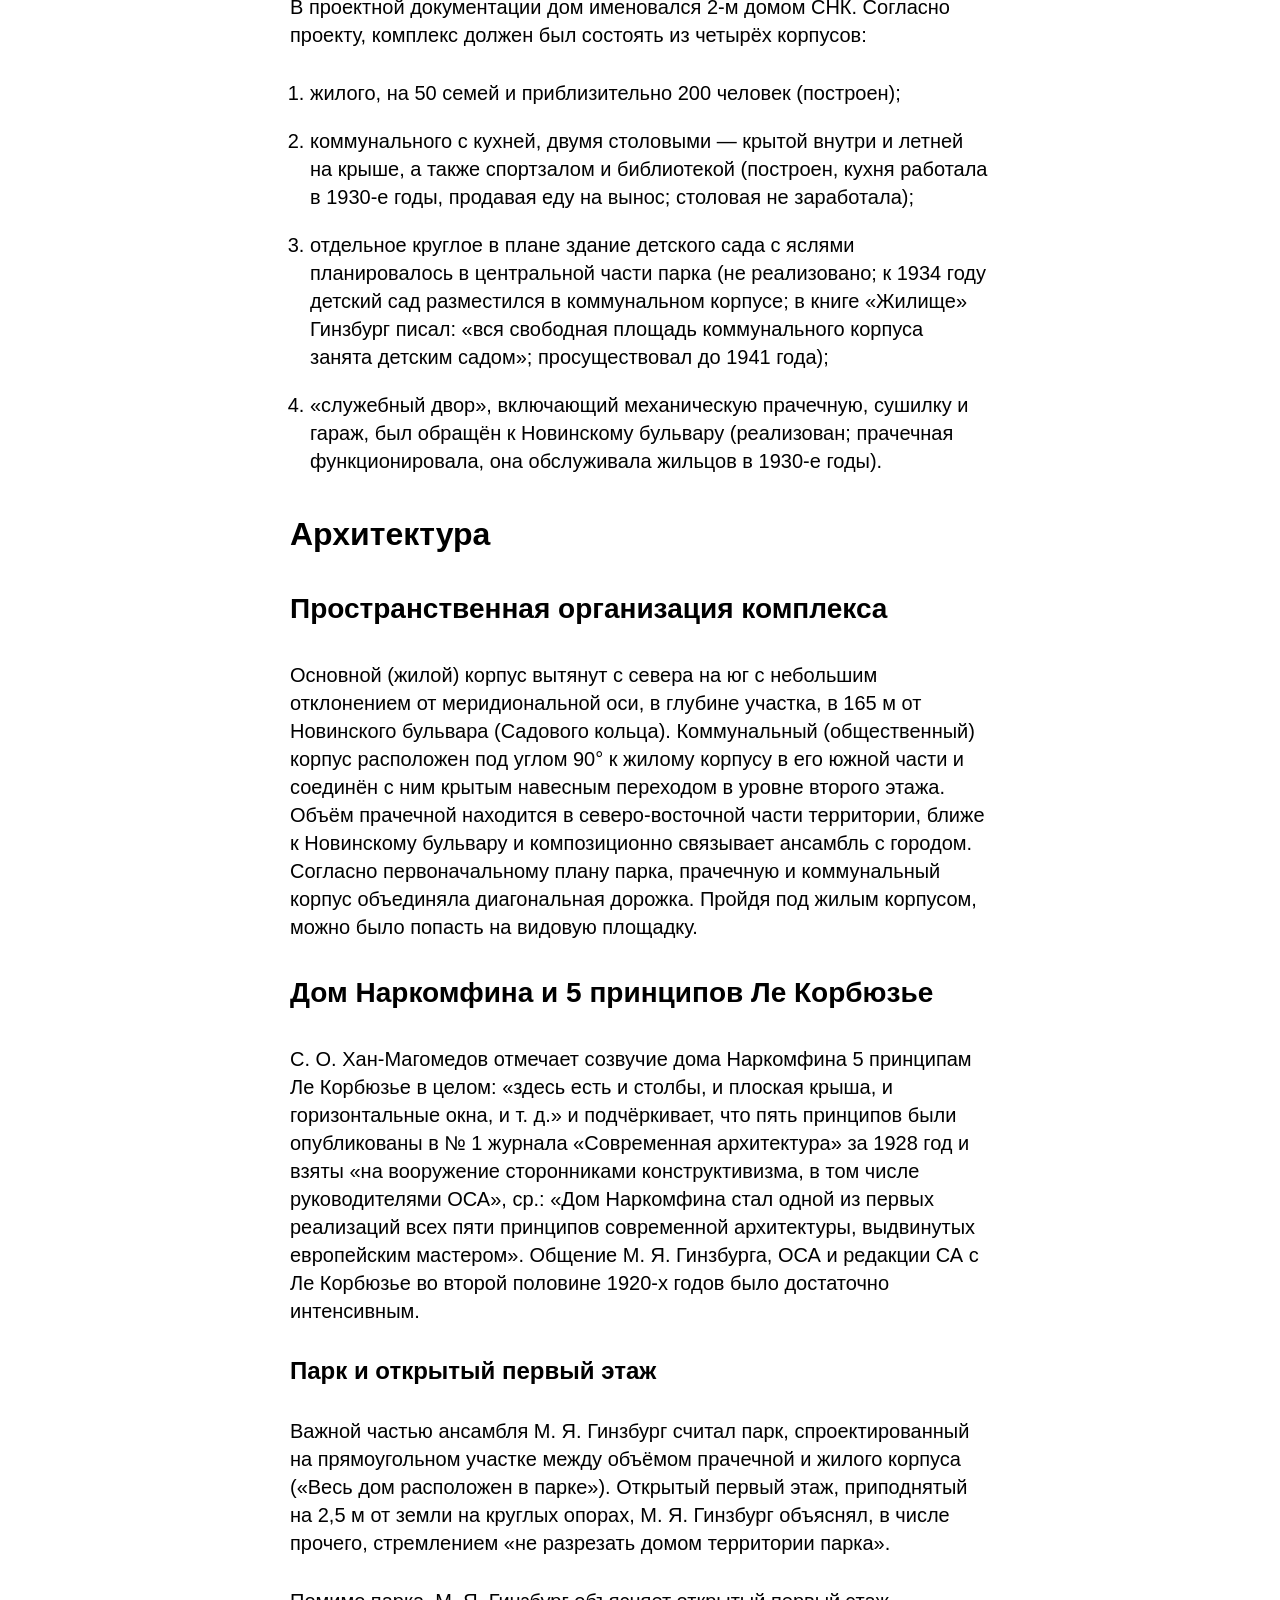
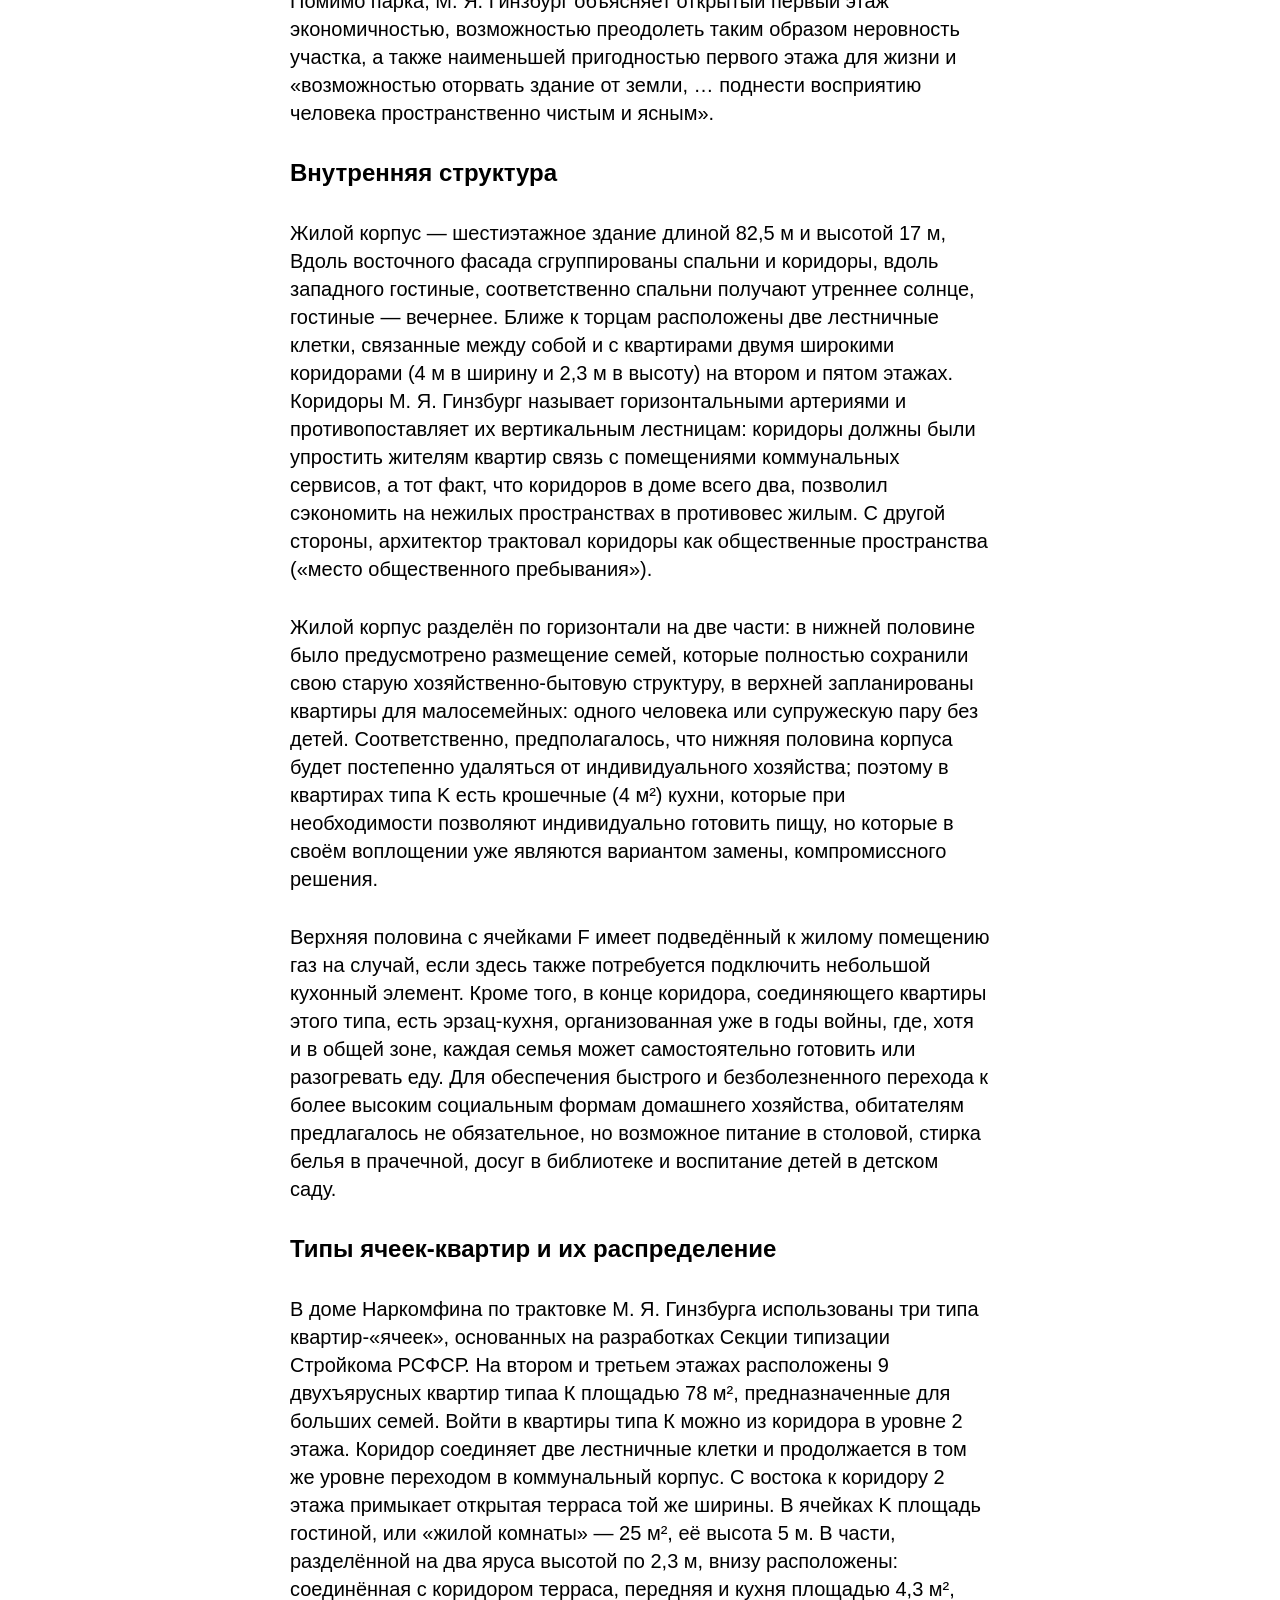
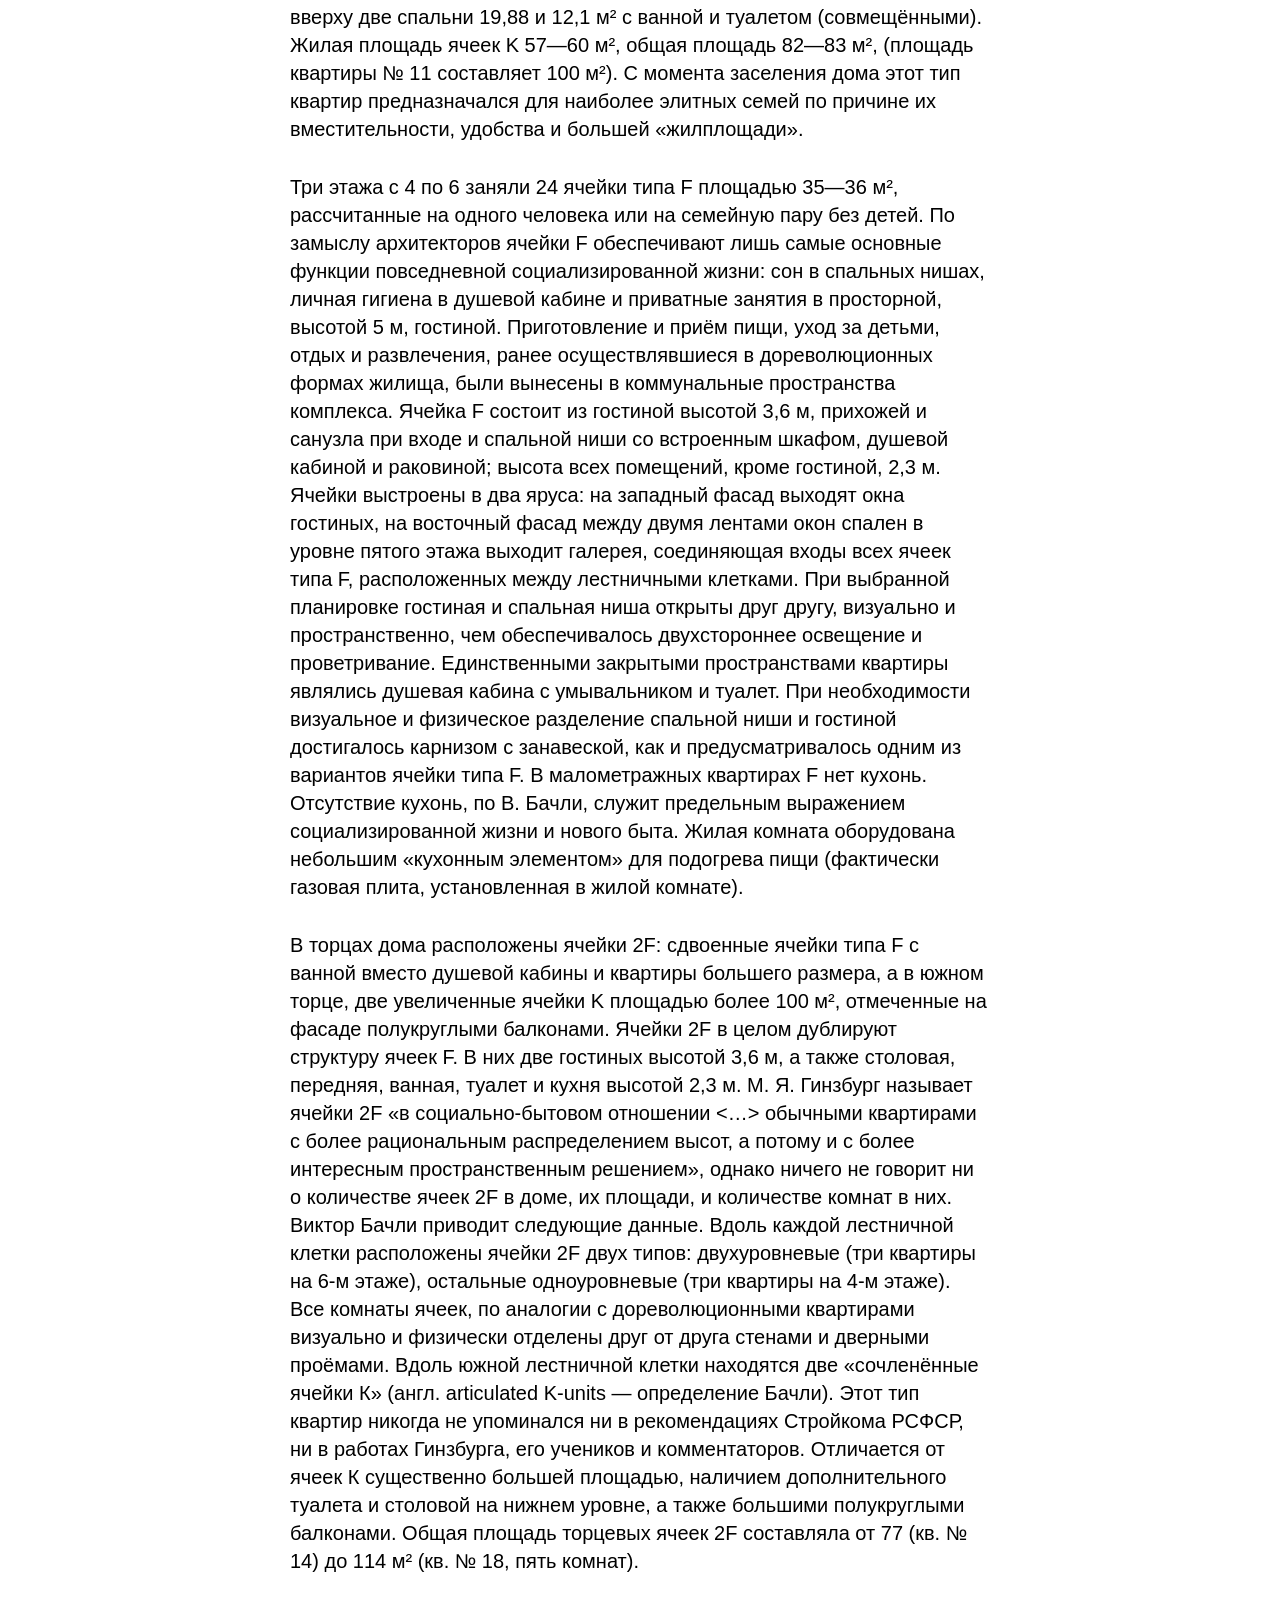
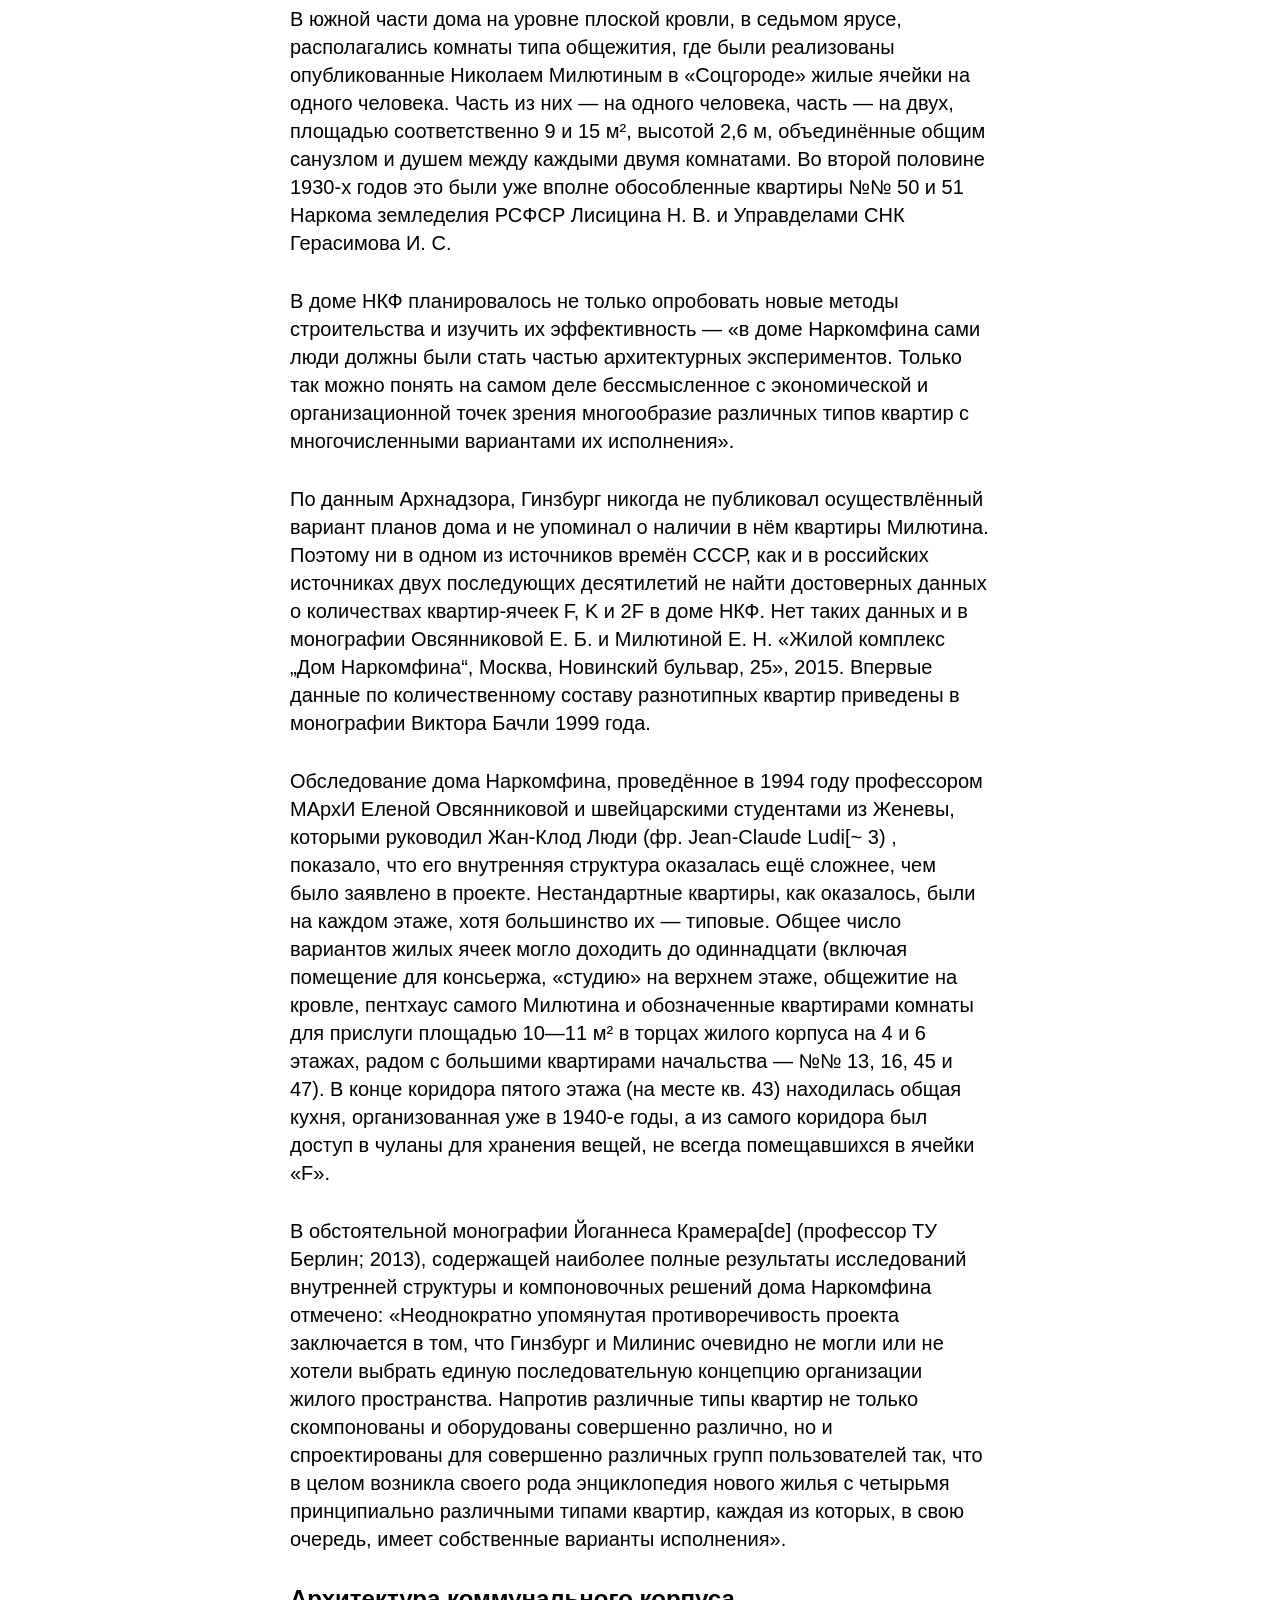
==== commit 983bbffe: "стилизация меню, списков и цитат" ====
--- a/index.html
+++ b/index.html
@@ -3,11 +3,11 @@
   <head>
     <meta charset="UTF-8" />
     <meta name="viewport" content="width=device-width, initial-scale=1.0" />
-    <title>Дом Наркомфина</title>
+    <title>Дом Наркомфима</title>
     <link rel="stylesheet" href="stylesheets/style.css" />
   </head>
   <body>
-    <nav>
+    <nav class="sidebar">
       <ul>
         <li><a href="#1">История создания дома Наркомфина</a></li>
         <ul>
@@ -25,29 +25,54 @@
         <li><a href="#4">Состав жилого комплекса</a></li>
         <li><a href="#5">Архитектура</a></li>
         <ul>
-          <li><a href="#5_1"></a></li>
-          <li><a href="#5_2"></a></li>
-          <ul>
+          <li><a href="#5_1">Пространственная организация комплекса</a></li>
+          <li><a href="#5_2">Дом Наркомфина и 5 принципов Ле Корбюзье</a></li>
+          <!-- <ul>
             <li><a href="#5_2_1">Парк и открытый первый этаж</a></li>
-            <li><a href="#5_2_1"></a></li>
-            <li><a href=""></a></li>
-            <li><a href=""></a></li>
-            <li><a href=""></a></li>
-          </ul>
-          <li><a href=""></a></li>
-          <li><a href=""></a></li>
+            <li><a href="#5_2_2">Внутренняя структура</a></li>
+            <li><a href="#5_2_3">Типы ячеек-квартир и их распределение</a></li>
+            <li><a href="#5_2_4">Архитектура коммунального корпуса</a></li>
+            <li><a href="#5_2_5">Фасады</a></li>
+          </ul> -->
+          <li><a href="#5_3">Конструкции и материалы</a></li>
+          <!-- <ul>
+            <li><a href="#5_3_1">Железобетонный каркас</a></li>
+            <li><a href="#5_3_2">Блоки Прохорова</a></li>
+            <li><a href="#5_3_3">Инженерные коммуникации</a></li>
+            <li><a href="#5_3_4">Внешние стены</a></li>
+            <li><a href="#5_3_5">Другие экспериментальные материалы</a></li>
+            <li><a href="#5_3_6">Цветочницы</a></li>
+          </ul> -->
+          <li><a href="#5_4">Интерьеры</a></li>
+          <!-- <ul>
+            <li><a href="#5_4_1">Освещение</a></li>
+            <li><a href="#5_4_2">Сдвижные окна</a></li>
+            <li><a href="#5_4_3">Цвет</a></li>
+          </ul> -->
         </ul>
         <li><a href="#6">Критика проекта</a></li>
-        <li><a href="#7">История эксплуатации</a></li>
-        <li><a href="#8">Новейшая история дома и реставрация</a></li>
-        <li><a href="#9">Значение проекта в исторической перспективе</a></li>
-        <li><a href="#10">Реальная жизнь в доме Наркомфина</a></li>
+        <ul>
+          <li><a href="#6_1">С технической стороны</a></li>
+          <li><a href="#6_2">с бытовой стороны</a></li>
+        </ul>
+        <li><a href="#7">История эксплуатации и проект реставрации</a></li>
+        <ul>
+          <li><a href="#7_1">Развитие городского окружения</a></li>
+          <li><a href="#7_2">Перестройки</a></li>
+          <li><a href="#7_3">Причины ветхости дома</a></li>
+          <li><a href="#7_4">Новейшая история дома и реставрация</a></li>
+        </ul>
+        <li><a href="#8">Значение проекта в исторической перспективе</a></li>
+        <li><a href="#9">Реальная жизнь в доме Наркомфина</a></li>
+        <ul>
+          <li><a href="#9_1">Известные жители</a></li>
+        </ul>
       </ul>
     </nav>
-
-    <h1>Дом Наркомфина</h1>
-    <p>
-      <b>Дом Наркомфина</b> - один из знаковых памятников архитектуры советского
+    <h1>Дом Наркомфима</h1>
+    <!-- <hr> -->
+    <p>
+      <b>Дом Наркомфима</b> - один из знаковых памятников архитектуры советского
       <a
         href="https://ru.wikipedia.org/wiki/%D0%90%D0%B2%D0%B0%D0%BD%D0%B3%D0%B0%D1%80%D0%B4_(%D0%B8%D1%81%D0%BA%D1%83%D1%81%D1%81%D1%82%D0%B2%D0%BE)"
         >авангарда</a
@@ -93,7 +118,6 @@
         >Новинский бульвар</a
       >, дом 25, корпус 1.
     </p>
-    <img src="images/narkomfin.jpg" alt="" />
     <p>
       С начала 1990-х годов дом находился в аварийном состоянии, был трижды
       включён в список «100 главных зданий мира, которым грозит уничтожение». В
@@ -106,7 +130,7 @@
       стоящий «Коммунальный блок» (историческое название) планируется как место
       проведения публичных мероприятий.
     </p>
-
+    <img src="images/narkomfin.jpg" alt="фотография Дома Наркомфина" />
     <h2 id="1">История создания дома Наркомфина</h2>
 
     <h3 id="1_1">ОСА и Стройком</h3>
@@ -173,7 +197,8 @@
       С. О. Хан-Магомедов называет дом Наркомата финансов самым интересным из
       этих шести экспериментальных домов.
     </p>
-    <h3>Сотрудничество М. Я. Гинзбурга и Н. А. Милютина</h3>
+    <hr />
+    <h3 id="1_2">Сотрудничество М. Я. Гинзбурга и Н. А. Милютина</h3>
     <p>
       Заказчиком жилого комплекса выступал нарком финансов РСФСР (1924—1929) Н.
       А. Милютин, известный как автор схем социалистического расселения и
@@ -208,7 +233,7 @@
       изобретением Милютина. Это была правительственная установка, выраженная в
       Постановлении ЦК ВКП (б) от 15 апреля 1929 года:
     </p>
-    <blockquote class="redBlockquote">
+    <blockquote>
       «Усиление влияния промышленных работниц на широкие массы трудящихся
       женщин, рост активности работниц, поднятие их классового самосознания и
       культурного уровня требуют дальнейшего увеличения женского труда на
@@ -236,7 +261,7 @@
       утверждённых чертежей.
     </p>
     <h2 id="2">Идеология «опытного коммунального дома переходного типа»</h2>
-    <hr />
+
     <p>
       Идеи, связанные с планировочной и объёмной структурой, так же, как и с
       функциональным наполнением дома, изложены в публикациях журнала
@@ -400,7 +425,7 @@
     </ol>
     <h2 id="5">Архитектура</h2>
 
-    <h3>Пространственная организация комплекса</h3>
+    <h3 id="5_1">Пространственная организация комплекса</h3>
     <p>
       Основной (жилой) корпус вытянут с севера на юг с небольшим отклонением от
       меридиональной оси, в глубине участка, в 165 м от Новинского бульвара
@@ -412,7 +437,7 @@
       парка, прачечную и коммунальный корпус объединяла диагональная дорожка.
       Пройдя под жилым корпусом, можно было попасть на видовую площадку.
     </p>
-    <h3>Дом Наркомфина и 5 принципов Ле Корбюзье</h3>
+    <h3 id="5_2">Дом Наркомфина и 5 принципов Ле Корбюзье</h3>
     <p>
       С. О. Хан-Магомедов отмечает созвучие дома Наркомфина 5 принципам Ле
       Корбюзье в целом: «здесь есть и столбы, и плоская крыша, и горизонтальные
@@ -439,7 +464,7 @@
       оторвать здание от земли, … поднести восприятию человека пространственно
       чистым и ясным».
     </p>
-    <h4>Внутренняя структура</h4>
+    <h4 id="5_2_2">Внутренняя структура</h4>
     <p>
       Жилой корпус — шестиэтажное здание длиной 82,5 м и высотой 17 м, Вдоль
       восточного фасада сгруппированы спальни и коридоры, вдоль западного
@@ -476,7 +501,7 @@
       возможное питание в столовой, стирка белья в прачечной, досуг в библиотеке
       и воспитание детей в детском саду.
     </p>
-    <h4>Типы ячеек-квартир и их распределение</h4>
+    <h4 id="5_2_3">Типы ячеек-квартир и их распределение</h4>
     <p>
       В доме Наркомфина по трактовке М. Я. Гинзбурга использованы три типа
       квартир-«ячеек», основанных на разработках Секции типизации Стройкома
@@ -605,7 +630,7 @@
         которых, в свою очередь, имеет собственные варианты исполнения».
       </i>
     </p>
-    <h4>Архитектура коммунального корпуса</h4>
+    <h4 id="5_2_4">Архитектура коммунального корпуса</h4>
     <p>
       «Обобществлённый», или коммунальный, корпус состоит из объёма лестницы —
       лаконичного белого параллелепипеда, в западной части, и расположенного за
@@ -621,7 +646,7 @@
       этажи выходят в примыкающие к ним двухсветные пространства северной части
       как балконы.
     </p>
-    <h4>Фасады</h4>
+    <h4 id="5_2_5">Фасады</h4>
     <p>
       Лаконичные фасады сочетают белый цвет стен, большие плоскости остекления и
       открытые в некоторых частях для обозрения круглые колонны чёрного цвета.
@@ -640,7 +665,7 @@
       выступом балкона, хорошо освещённый южный решён пластичнее — три выступа
       полукруглых балконов размещены в уровне третьего, пятого и шестого этажей.
     </p>
-    <h3>Конструкции и материалы</h3>
+    <h3 id="5_3">Конструкции и материалы</h3>
     <p>
       Строительство Дома Наркомфина стало площадкой для опытов с передовыми
       строительными технологиями своего времени, многие из которых уже были
@@ -661,7 +686,7 @@
       Монолитные ленточные фундаменты имеют различную глубину заложения в
       зависимости от состояния грунтов на конкретных участках.
     </p>
-    <h4>Железобетонный каркас</h4>
+    <h4 id="5_3_1">Железобетонный каркас</h4>
     <p>Несущая конструкция всех корпусов — железобетонный каркас.</p>
     <blockquote>
       <i
@@ -685,7 +710,7 @@
       являлись шлаковые блоки, а торцевые поверхности дома выполнены из
       обожжённого кирпича.
     </p>
-    <h4>Блоки Прохорова</h4>
+    <h4 id="5_3_2">Блоки Прохорова</h4>
     <p>
       Важным нововведением С. Л. Прохорова стало использование блоков
       «холодного» бетонитового камня с двумя крупными отверстиями: для
@@ -713,7 +738,7 @@
       технология позволяла экономить до 20 процентов бетона по сравнению с
       монолитной железобетонной плитой.
     </p>
-    <h4>Инженерные коммуникации</h4>
+    <h4 id="5_3_3">Инженерные коммуникации</h4>
     <p>
       Блоки Прохорова позволили спрятать каналы канализации и водоснабжения и
       вентиляции в стены и перекрытия, освободив пространство квартир (поверху
@@ -726,7 +751,7 @@
       последующей необходимости в разборке и замене части стен во время
       реставрации.
     </p>
-    <h4>Внешние стены</h4>
+    <h4 id="5_3_4">Внешние стены</h4>
     <p>
       Каркас колонн позволил снять конструктивную нагрузку с внешних стен,
       сделав их самонесущими, и позволил использовать ленточные окна,
@@ -742,7 +767,7 @@
       до 25 % бетона, а её теплоизоляционный эффект лучше, чем у кирпичной стены
       в 2,5 кирпича.
     </p>
-    <h4>Другие экспериментальные материалы</h4>
+    <h4 id="5_3_5">Другие экспериментальные материалы</h4>
     <p>
       Камышит и соломит, материалы, нередко упоминаемые в связи с Домом
       Наркомфина и строительством периода авангарда в целом, представляют собой
@@ -781,8 +806,8 @@
       разработанной ведущим германским специалистом по плоским крышам Эрнстом
       Маем.
     </p>
-    <h3>Интерьеры</h3>
-    <h4>Освещение</h4>
+    <h3 id="5_4">Интерьеры</h3>
+    <h4 id="5_4_1">Освещение</h4>
     <p>
       Архитекторы дома Наркомфина уделяли большое внимание освещённости
       внутренних пространств. «Лучшей системой», зрительно расширяющей
@@ -794,7 +819,7 @@
       признано сплошное остекление, апробированное в доме Наркомфина на примере
       витража коммунального корпуса.
     </p>
-    <h4>Сдвижные окна</h4>
+    <h4 id="5_4_2">Сдвижные окна</h4>
     <p>
       Одно из нововведений дома Наркомфина — окна, скользящие по направляющим,
       сходные с изобретёнными Ле Корбюзье и Пьером Жаннере. Они были
@@ -804,7 +829,7 @@
       прижимающимися к бетону рукояткой с эксцентриком. Места прижима в окне с
       деревянной рамой были обиты брезентом и войлоком.
     </p>
-    <h4>Цвет</h4>
+    <h4 id="5_4_3">Цвет</h4>
     <p>
       Эксперименты с цветом в доме Наркомфина стали продолжением опытов, начатых
       М. Я. Гинзбургом в архитектурной комнате бывшего МВТУ (ныне МГТУ им. Н. Э.
@@ -835,7 +860,7 @@
       на фарфоровых изоляторах. Электровыключатели поворотные, как и розетки,
       также фарфоровые.
     </p>
-    <h2>Критика проекта</h2>
+    <h2 id="6">Критика проекта</h2>
 
     <p>
       Дому Наркомфина посвящено большое количество публикаций, как в советских,
@@ -848,7 +873,7 @@
       «эксперимент», «экспериментальный», «переходного типа» и тому подобной, не
       акцентируя внимание на его результатах[~ 6].
     </p>
-    <h3>С технической стороны</h3>
+    <h3 id="6_1">С технической стороны</h3>
     <p>
       Объектом критики, в первую очередь со стороны качества использованных
       строительных материалов, стали несущие стены, так как жилой корпус ни разу
@@ -899,7 +924,7 @@
       места в габаритах первоначально запланированных душевых кабин. Солидная по
       площади ванная комната была только в квартире Милютина.
     </p>
-    <h3>С бытовой стороны</h3>
+    <h3 id="6_2">С бытовой стороны</h3>
     <p>
       С бытовой стороны Дом Наркомфина также вызывал множество нареканий.
       Основой явилось нарушение заложенного в проекте принципа заселения типовых
@@ -975,9 +1000,9 @@
         Моисея Гинзбурга люто ненавидели за его отрицание быта».</i
       >
     </p>
-    <h2>История эксплуатации и проект реставрации</h2>
+    <h2 id="7">История эксплуатации и проект реставрации</h2>
 
-    <h3>Развитие городского окружения</h3>
+    <h3 id="7_1">Развитие городского окружения</h3>
     <p>
       В 1933—1935 году на территории, первоначально предназначавшейся для
       детского сада и яслей жилого комплекса (вдоль его южной границы), по
@@ -1022,7 +1047,7 @@
       сталинских высоток — жилой дом на Кудринской площади, ставшая
       архитектурной доминантой Краснопресненского района.
     </p>
-    <h3>Перестройки</h3>
+    <h3 id="7_2">Перестройки</h3>
     <p>
       С середины 1930-х годов дом № 25, корп. 1 стоял на балансе Совета народных
       комиссаров, с 1946 года — Совета Министров РСФСР вплоть до начала 1960-х
@@ -1120,7 +1145,7 @@
       По состоянию на начало 1960-х годов в доме насчитывалось 58 квартир со 178
       жителями.
     </p>
-    <h3>Причины ветхости дома</h3>
+    <h3 id="7_3">Причины ветхости дома</h3>
     <p>
       За все годы существования дома не было выполнено ни одного капитального
       ремонта. В конце 1970-х власти Москвы собирались сделать капремонт, для
@@ -1160,7 +1185,7 @@
       </i>
       — сказал Лужков, указывая в направлении Наркомфина[~ 11].
     </p>
-    <h3>Новейшая история дома и реставрация</h3>
+    <h3 id="8_1">Новейшая история дома и реставрация</h3>
     <p>
       С начала 2000-х годов возникали дискуссии о судьбе дома, предполагавшие
       как снос здания, так и его значительную перестройку. К 2012 году началось
@@ -1181,7 +1206,7 @@
       2022 года «Гараж» проводит по Дому экскурсии и открыл кафе НРКМФН для
       жильцов дома и патронов Музея на третьем этаже коммунального блока.
     </p>
-    <h2>Значение проекта в исторической перспективе</h2>
+    <h2 id="8">Значение проекта в исторической перспективе</h2>
 
     <p>
       Дом Наркомфина, будучи задуман как исследовательский эксперимент как
@@ -1282,7 +1307,7 @@
       реализовывалась она не в виде каменных благоустроенных общежитий, а в виде
       коммунальных деревянных бараков».
     </p>
-    <h2>Реальная жизнь в доме Наркомфина</h2>
+    <h2 id="9">Реальная жизнь в доме Наркомфина</h2>
 
     <p>
       Дом заселялся в 1931 году (одновременно с заселением Дома на набережной,
@@ -1333,7 +1358,7 @@
       памяти, видимо, потому, что жизнь большинства указанных деятелей
       трагически закончилась на Бутовском полигоне.
     </p>
-    <h3>Известные жители</h3>
+    <h3 id="8_2">Известные жители</h3>
     <ul>
       <li>
         Антонов-Овсеенко Владимир Александрович, кв. 48 — нарком юстиции РСФСР,
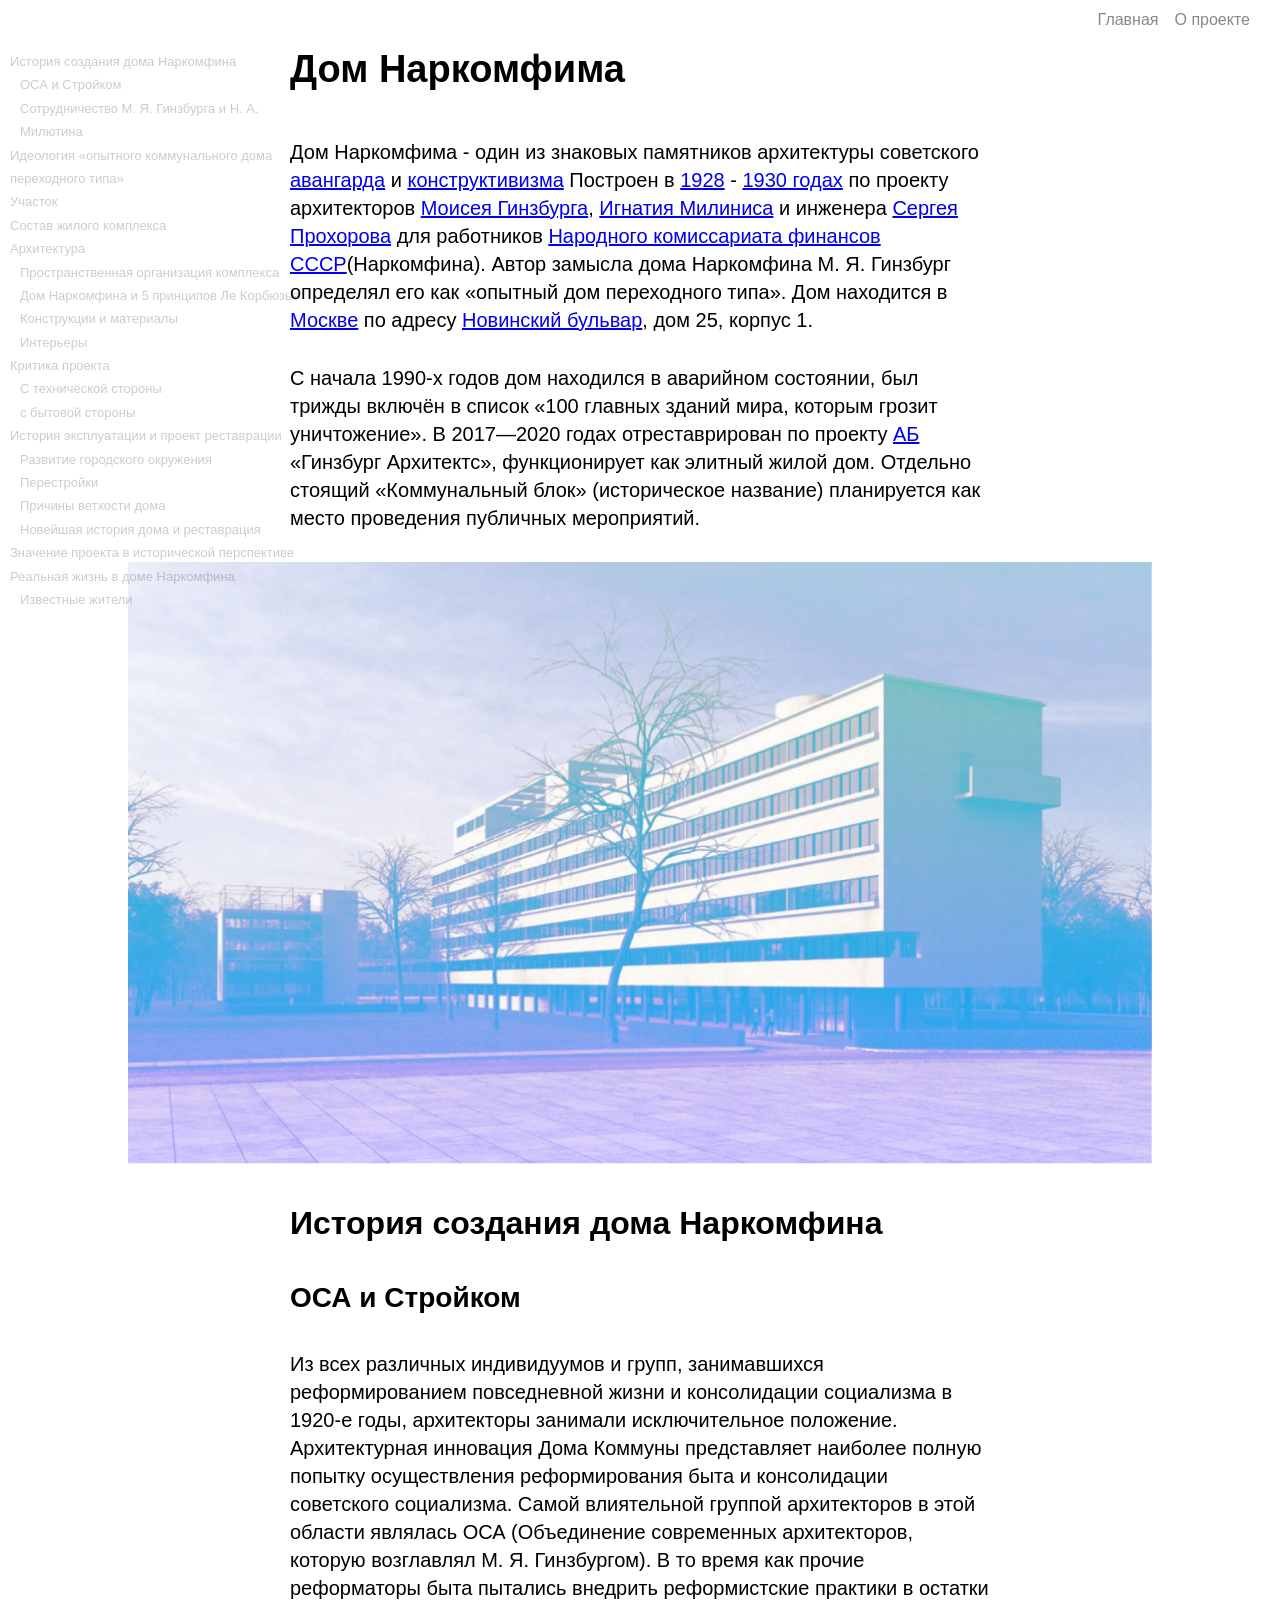
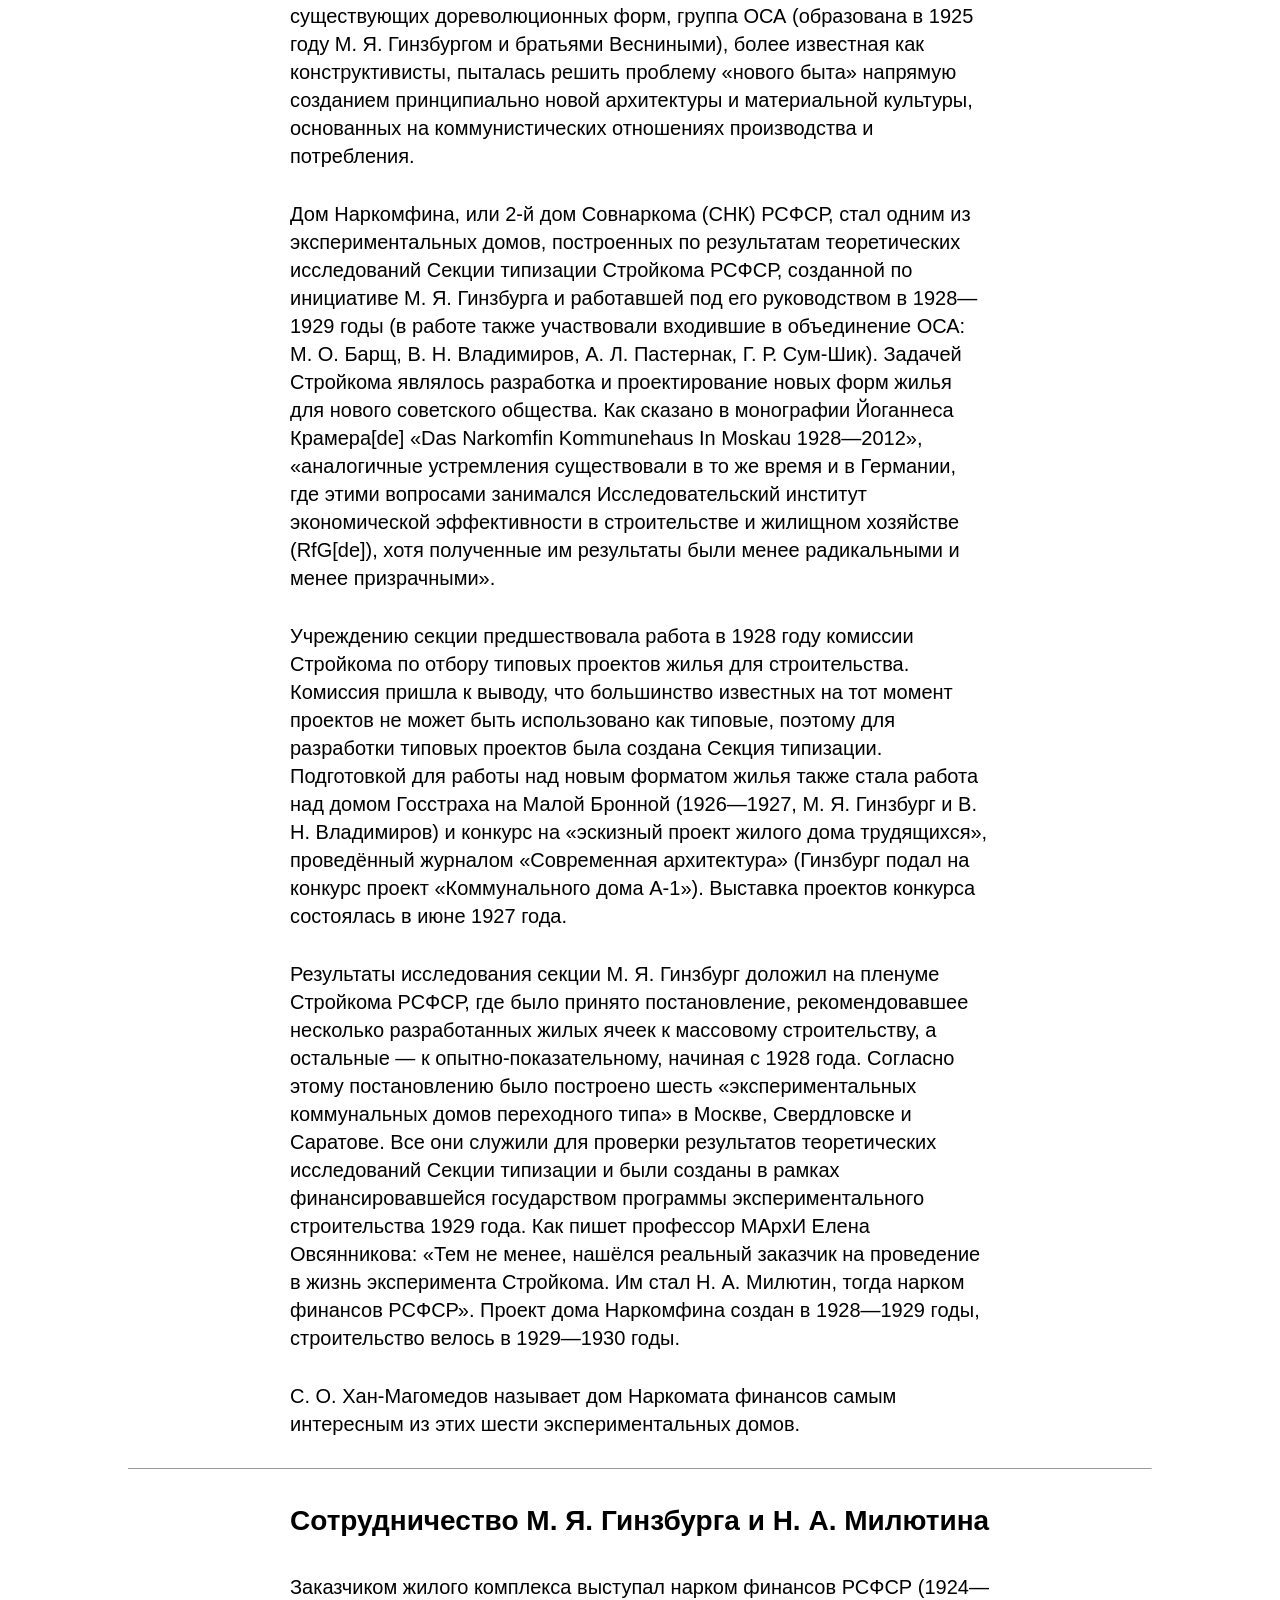
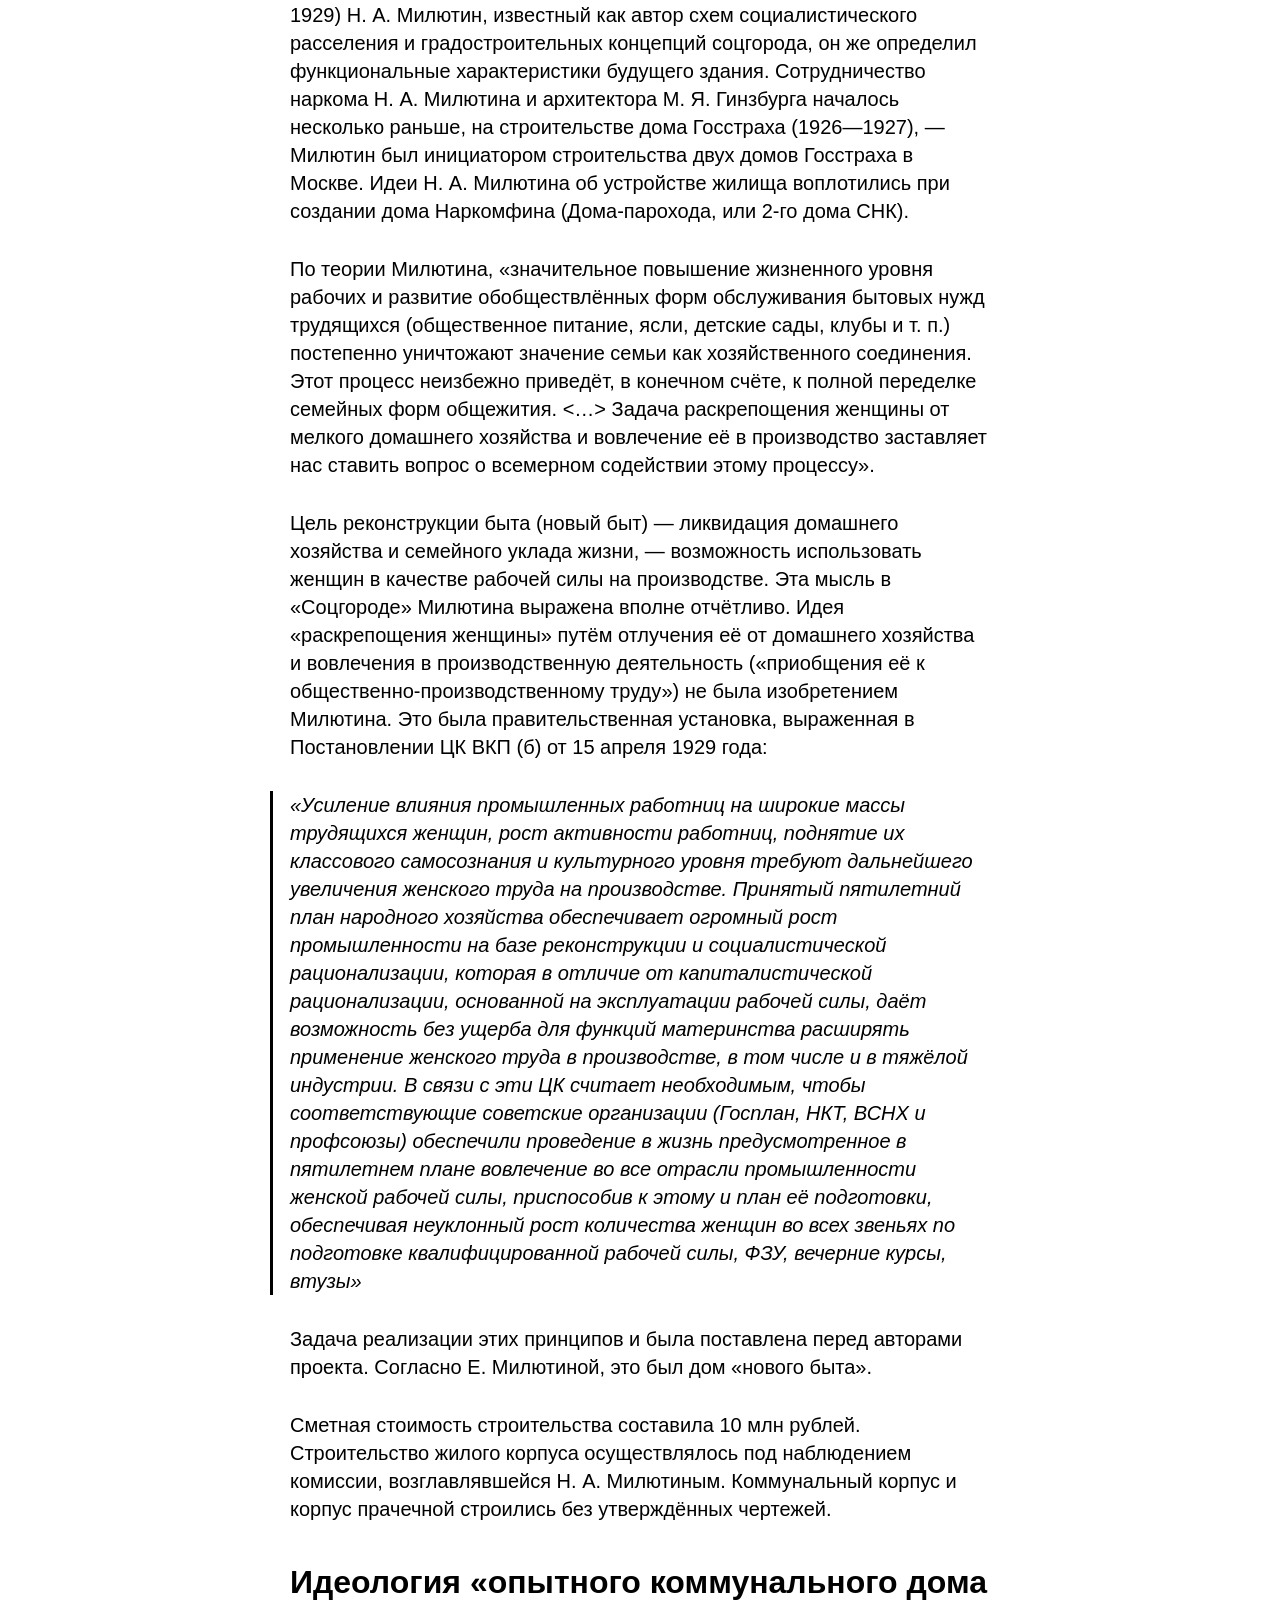
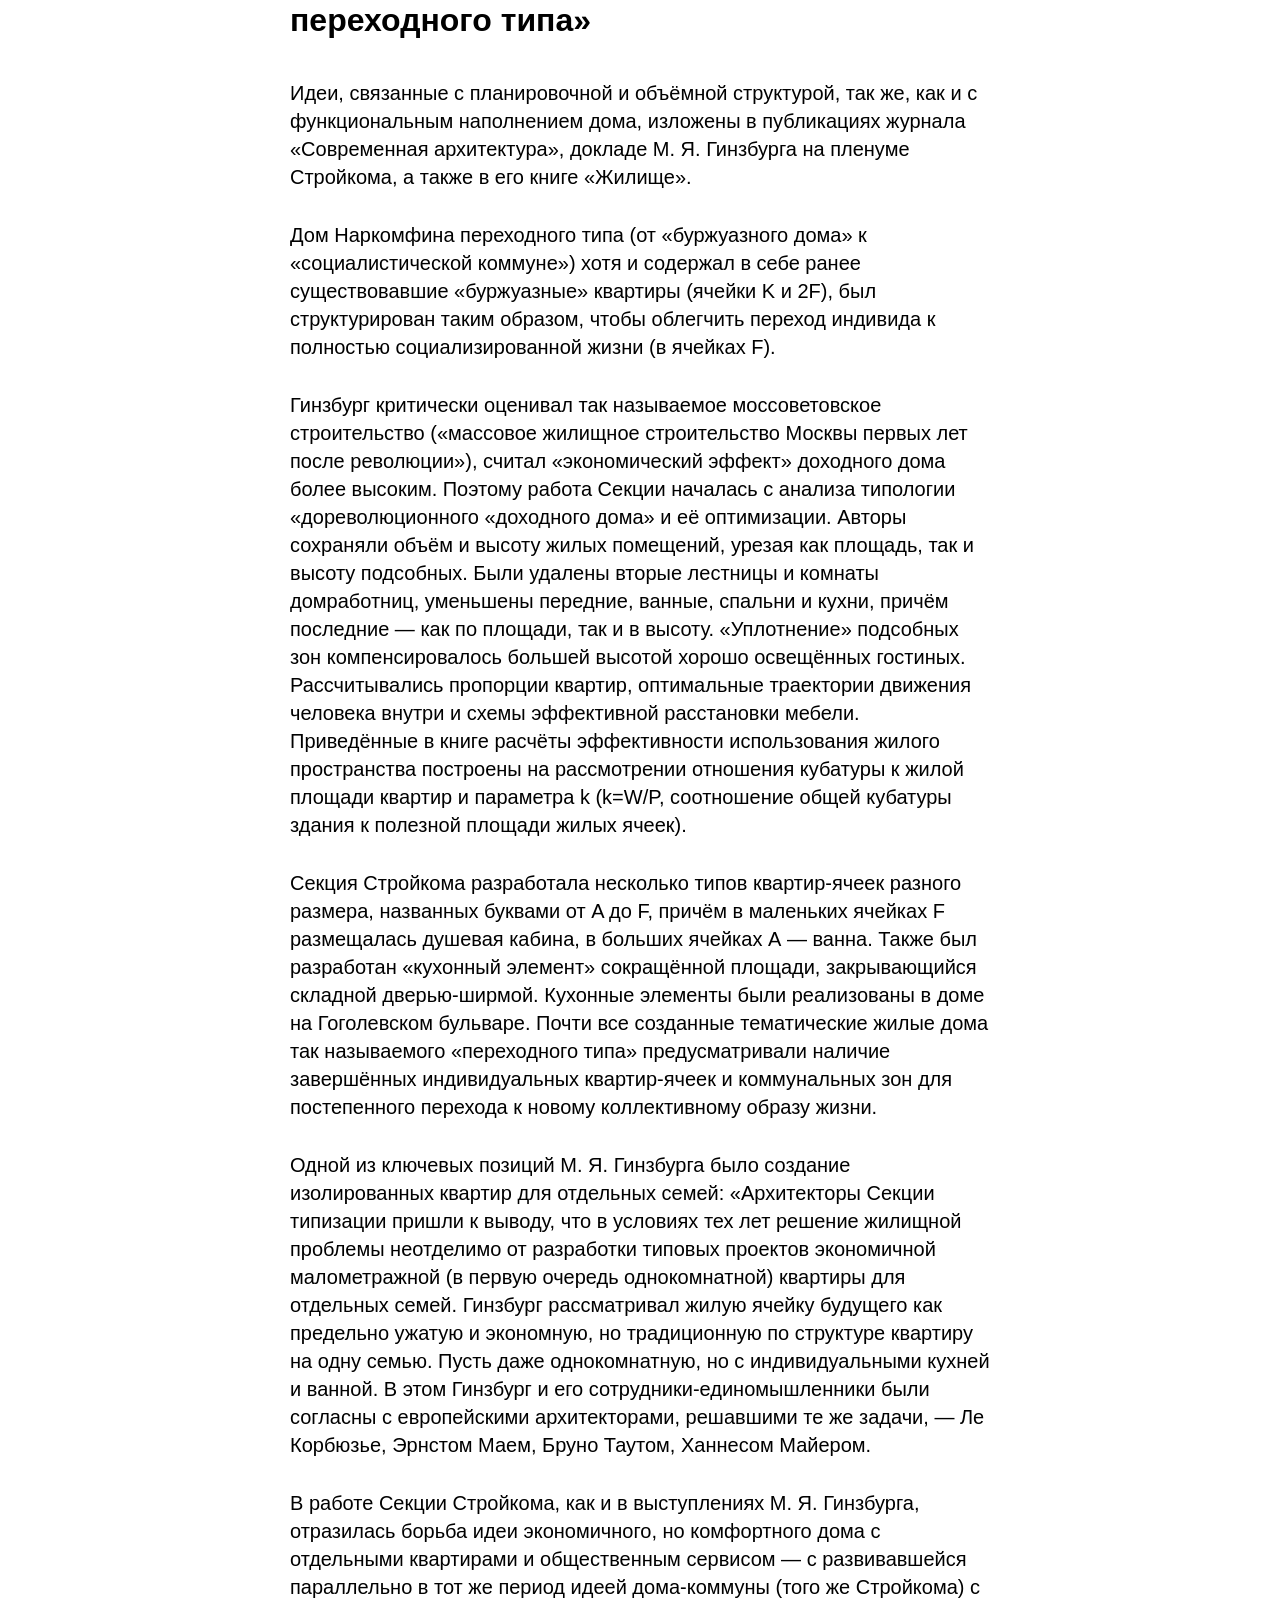
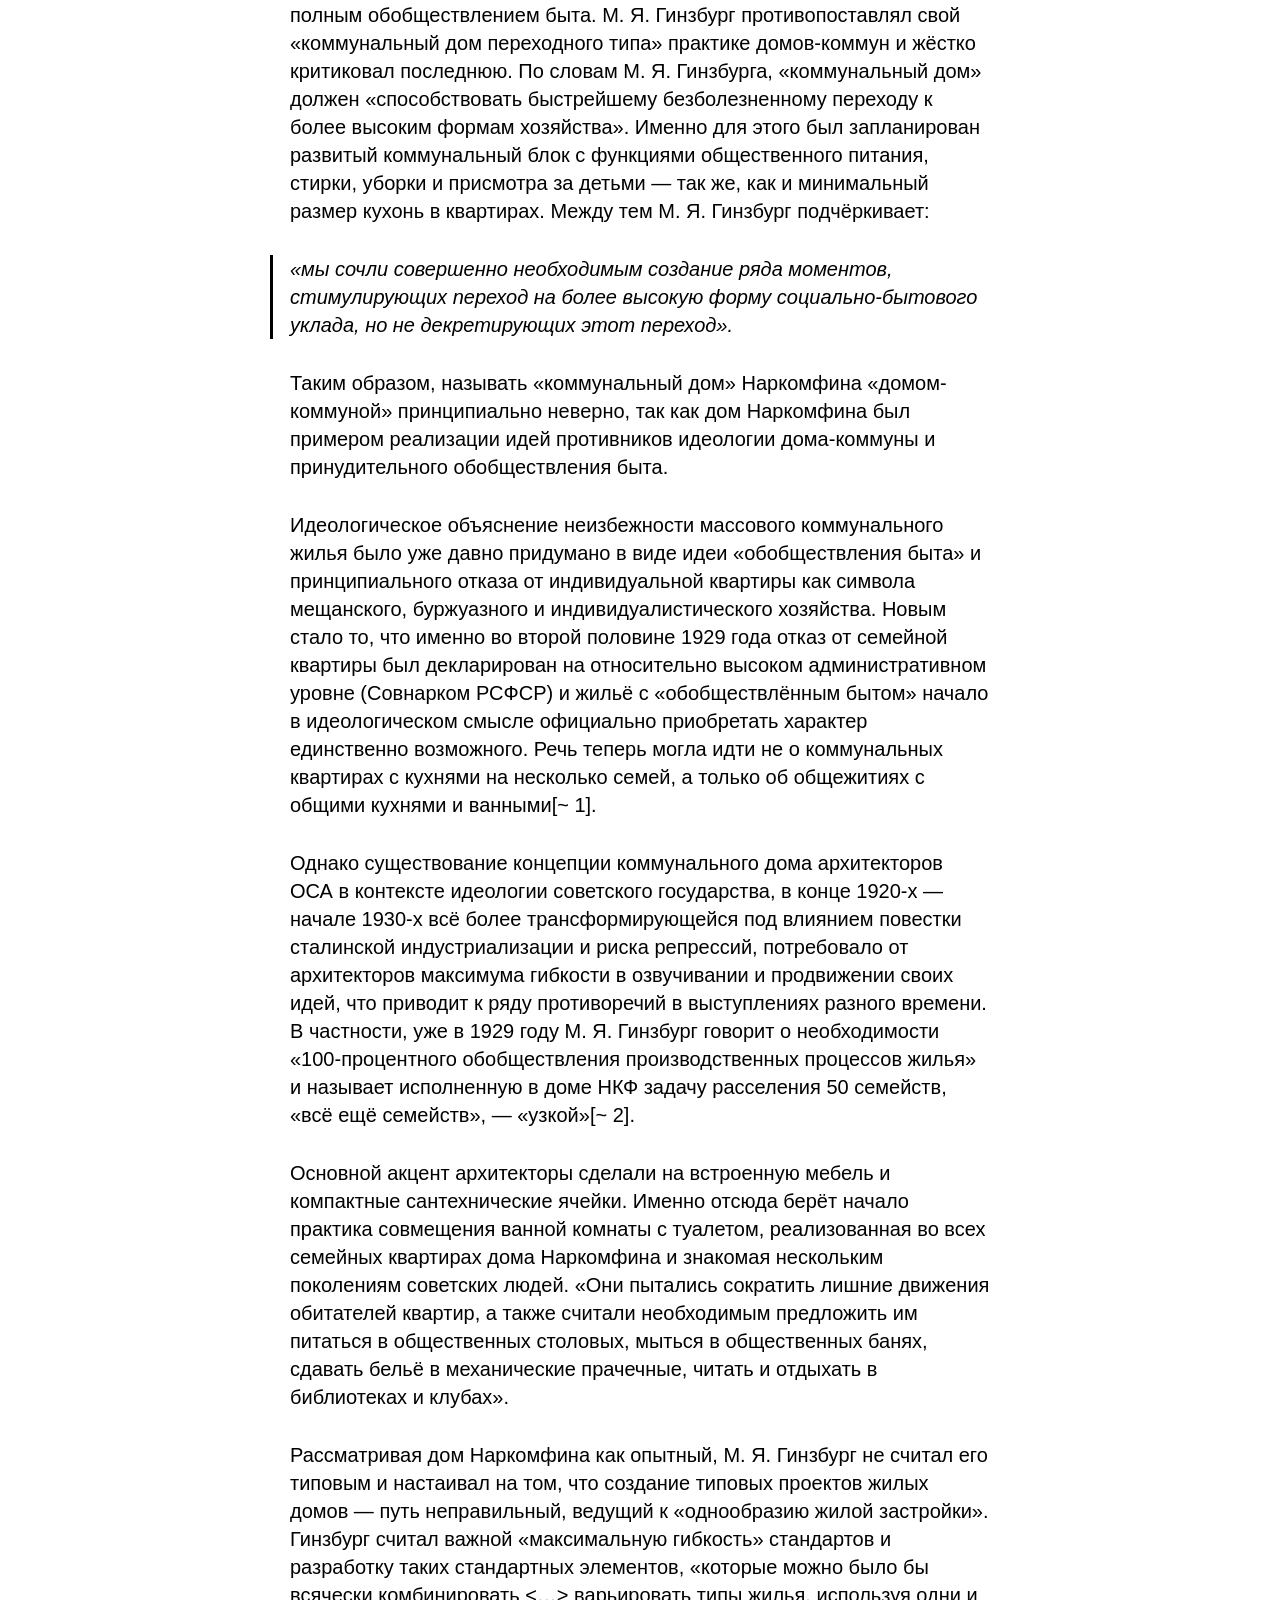
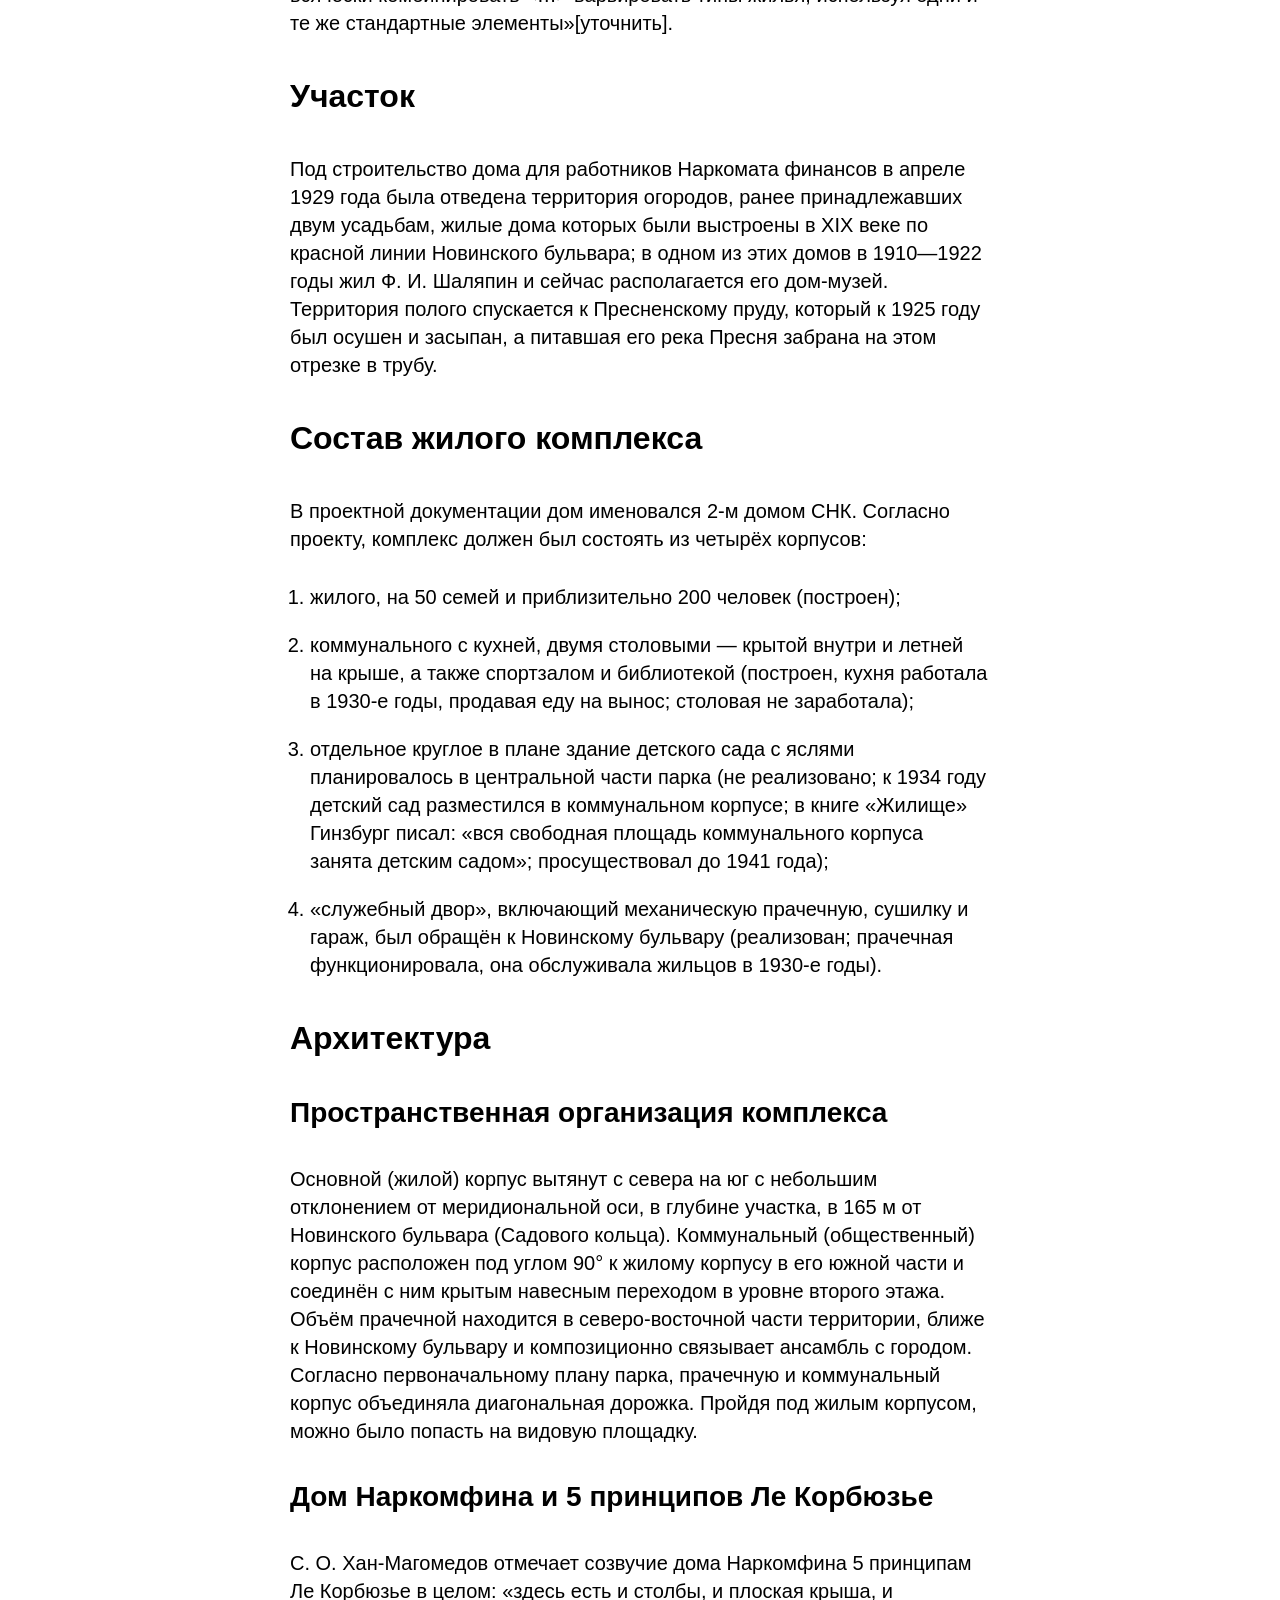
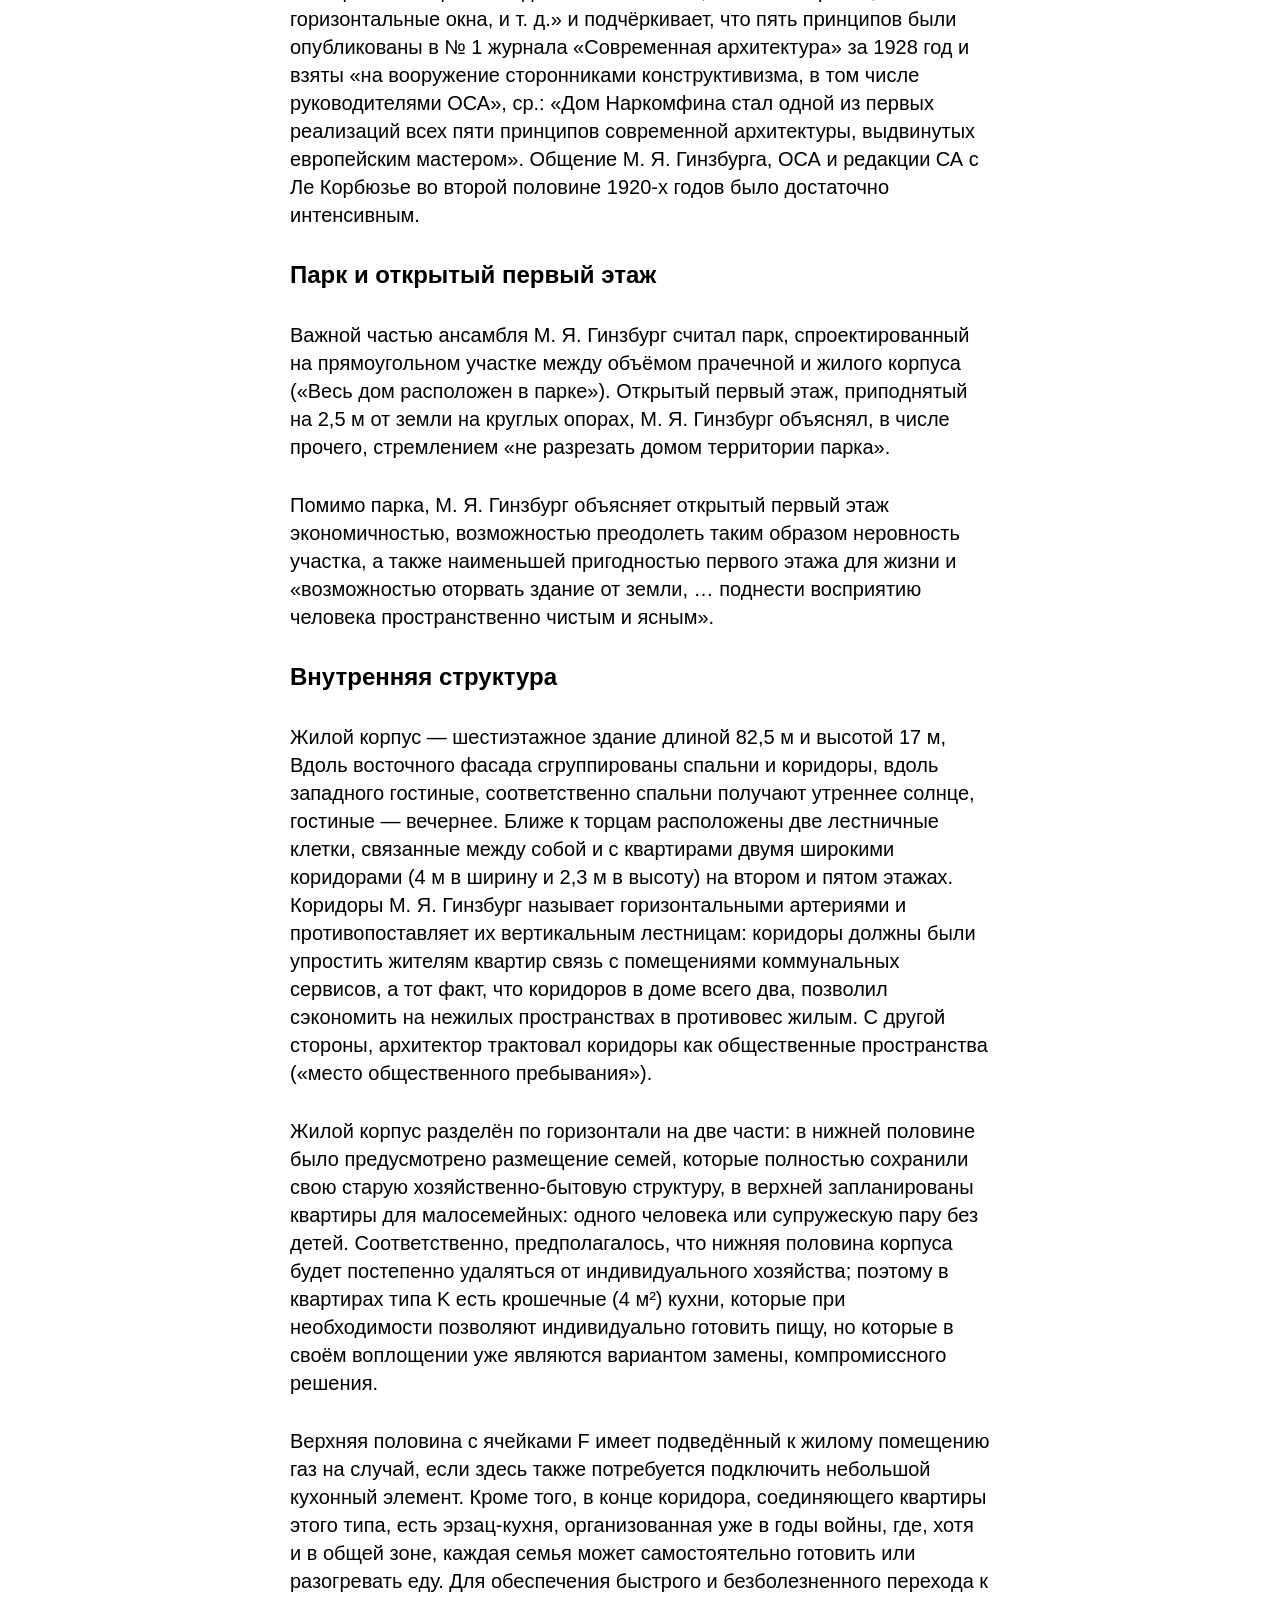
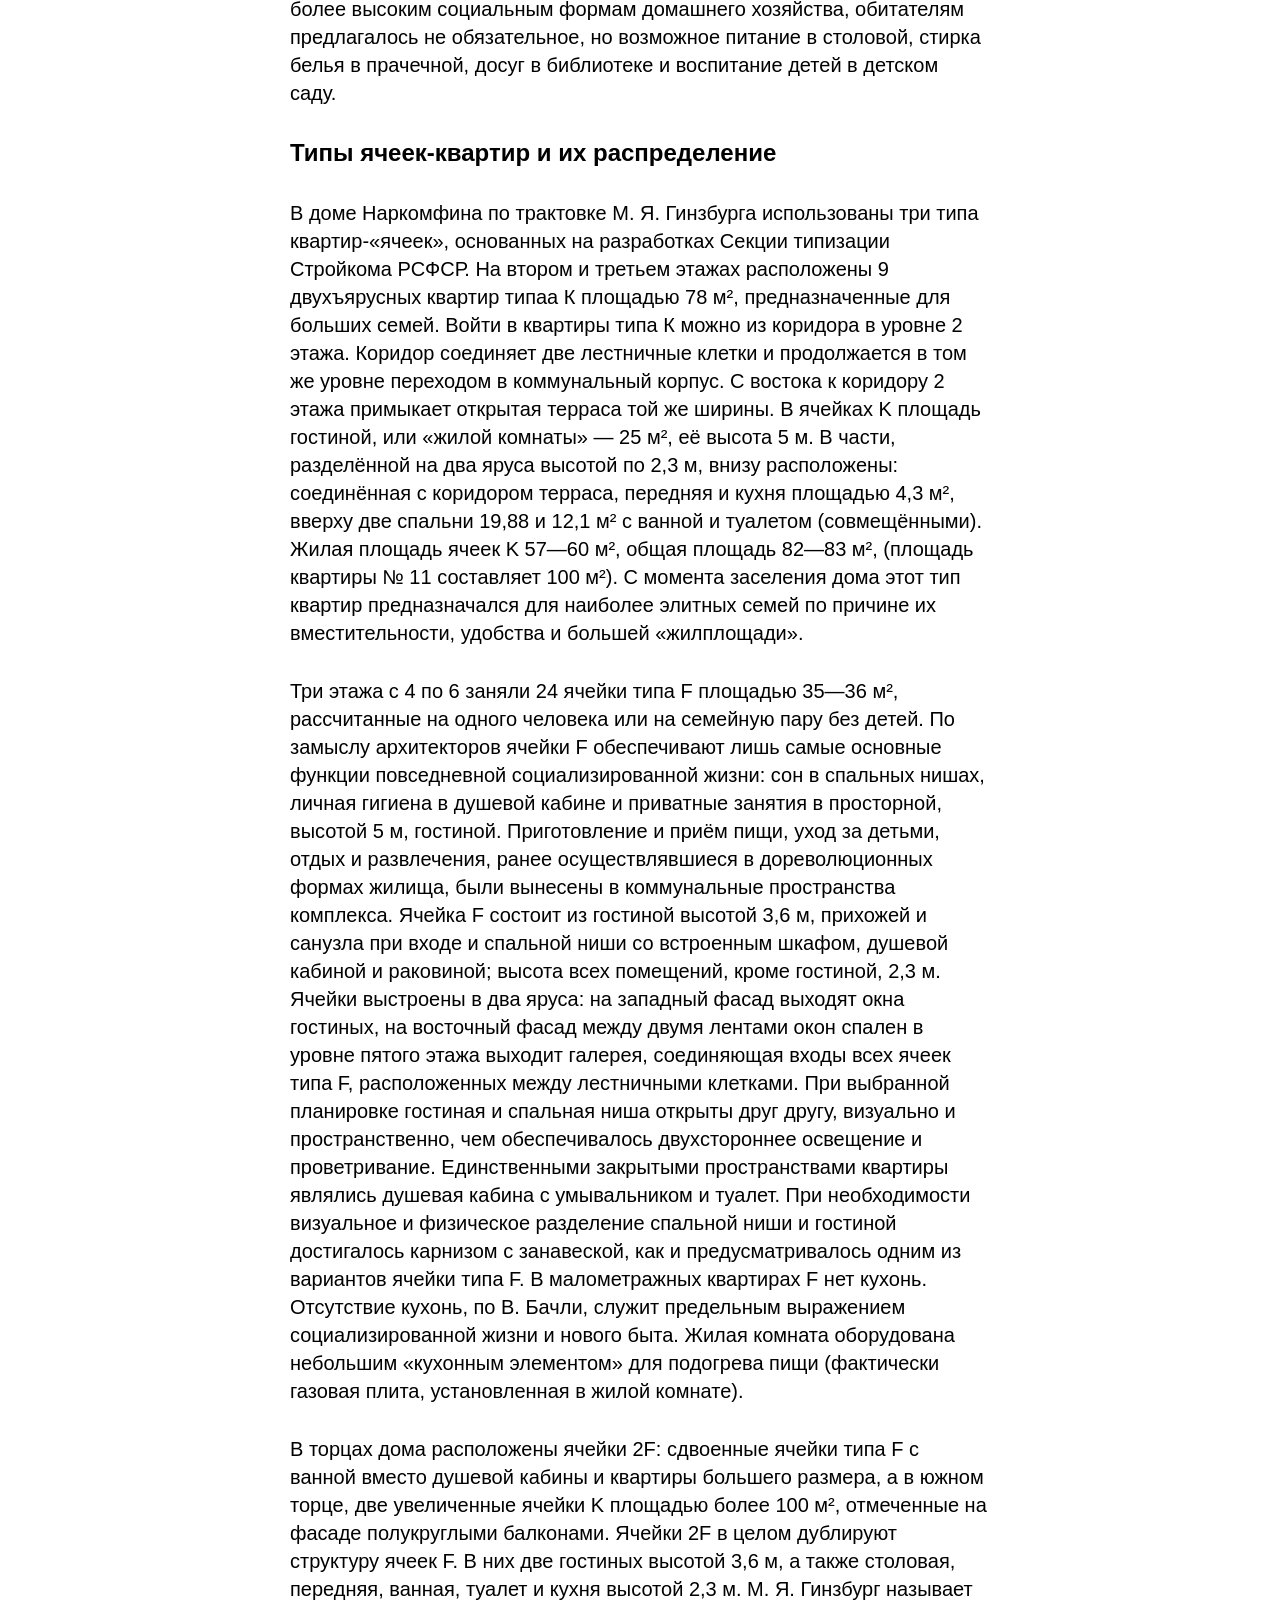
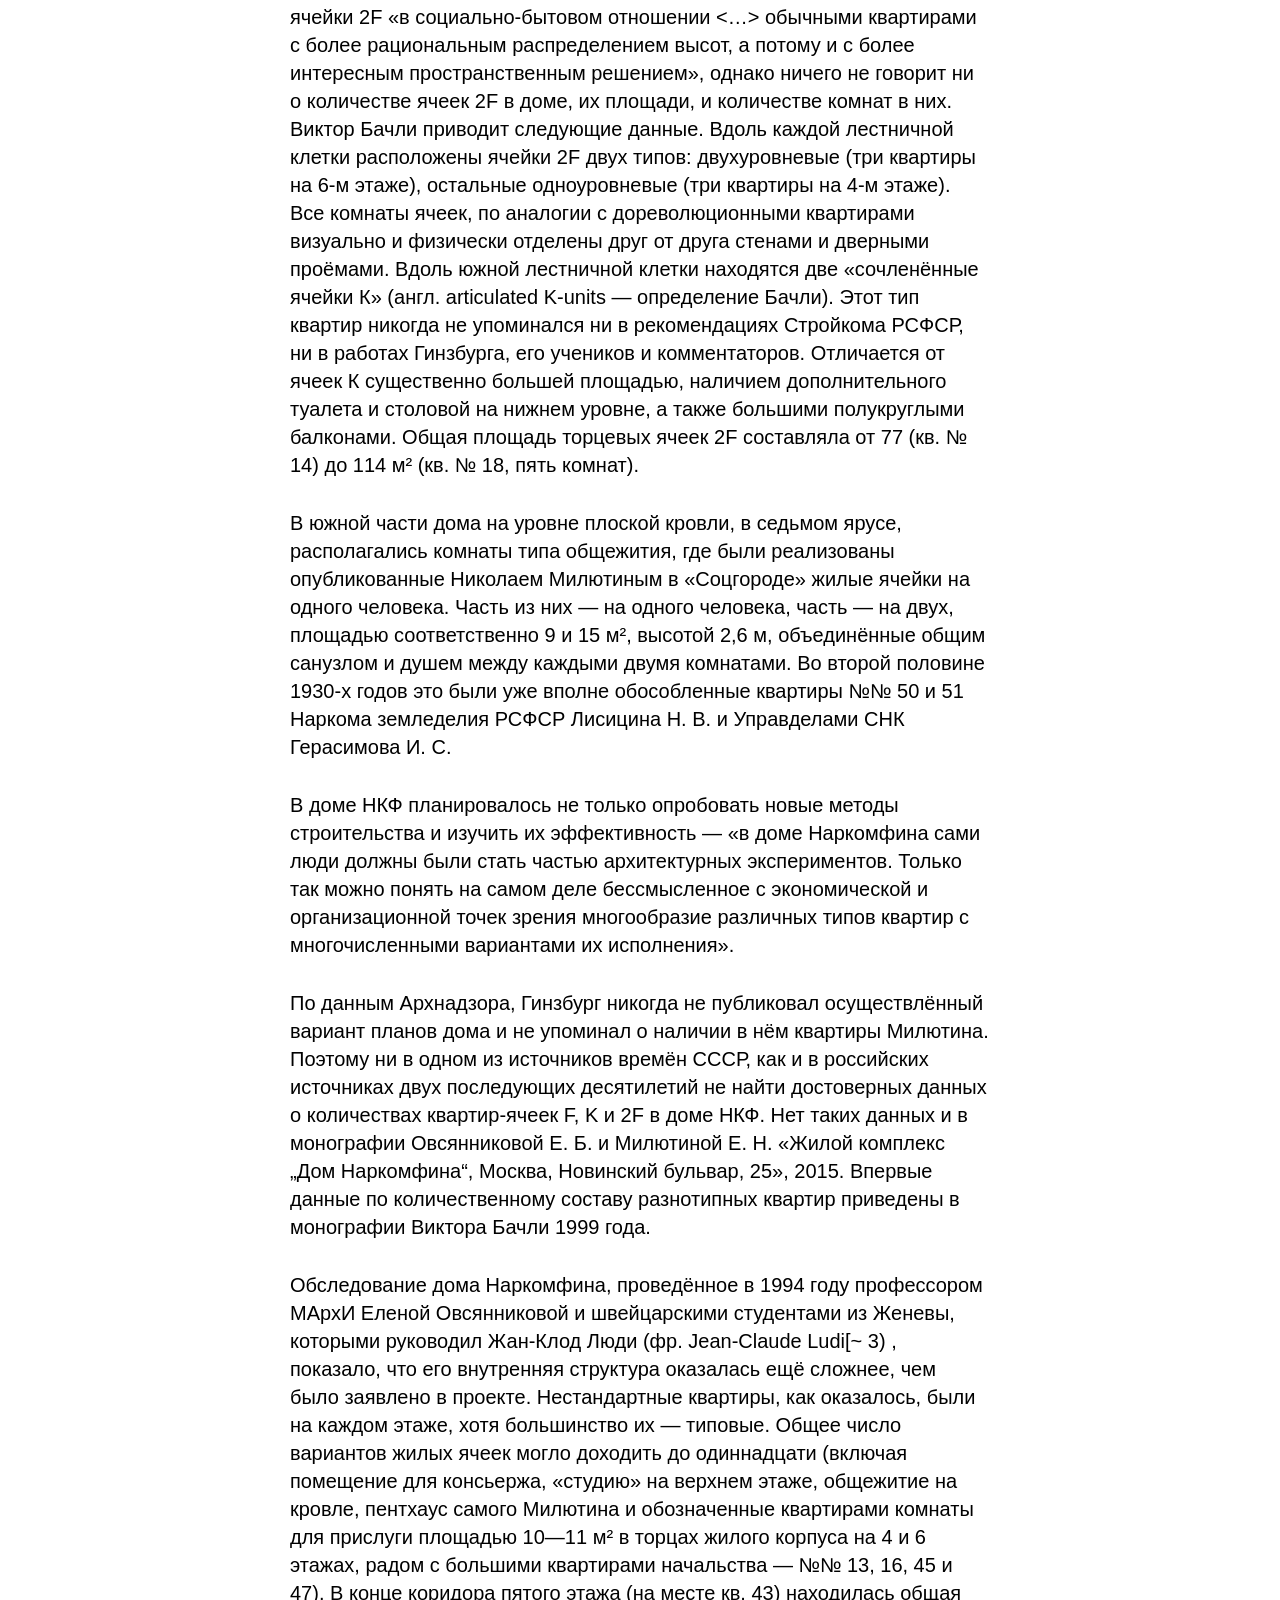
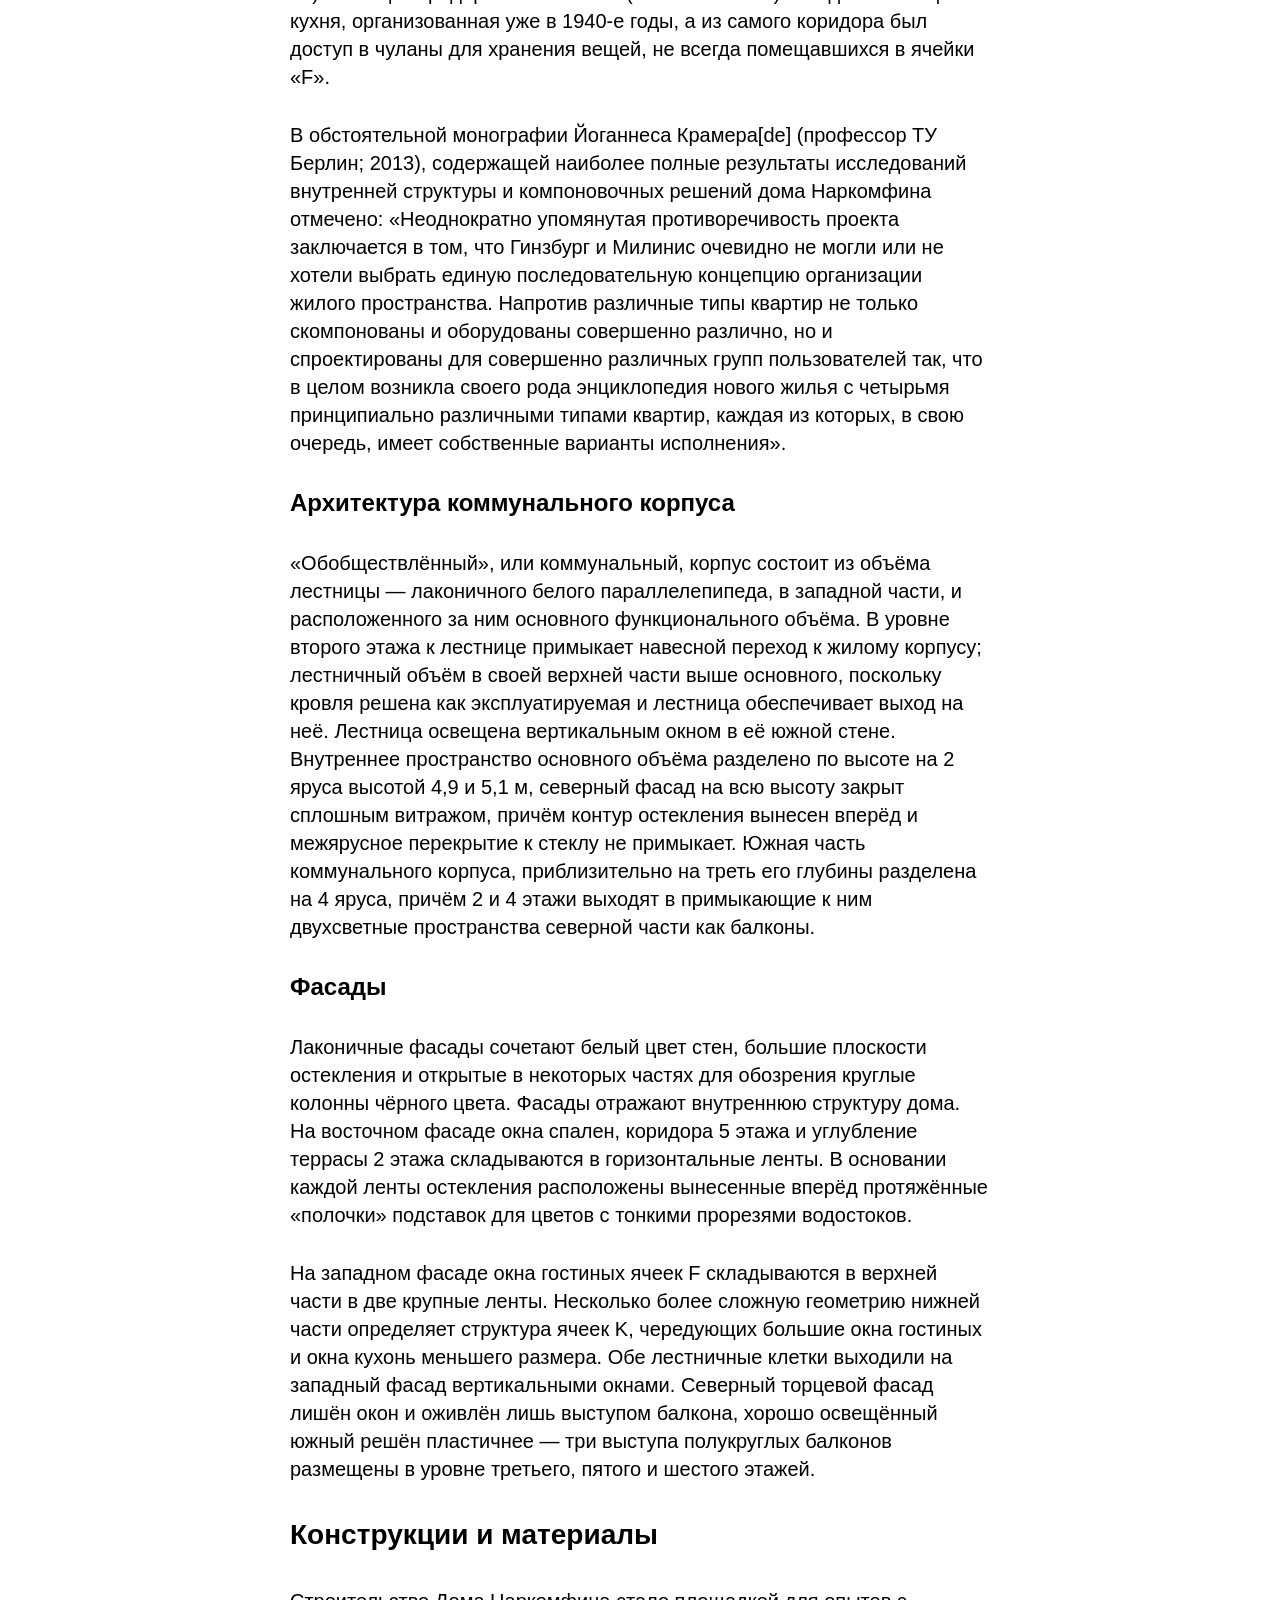
==== commit cf8ed6a2: "добавили шрифты и верхнее меню" ====
--- a/index.html
+++ b/index.html
@@ -7,6 +7,11 @@
     <link rel="stylesheet" href="stylesheets/style.css" />
   </head>
   <body>
+    <nav class="menubar">
+      <a href="index.html">Главная</a>
+      <a href="about.html">О проекте</a>
+    </nav>
+
     <nav class="sidebar">
       <ul>
         <li><a href="#1">История создания дома Наркомфина</a></li>
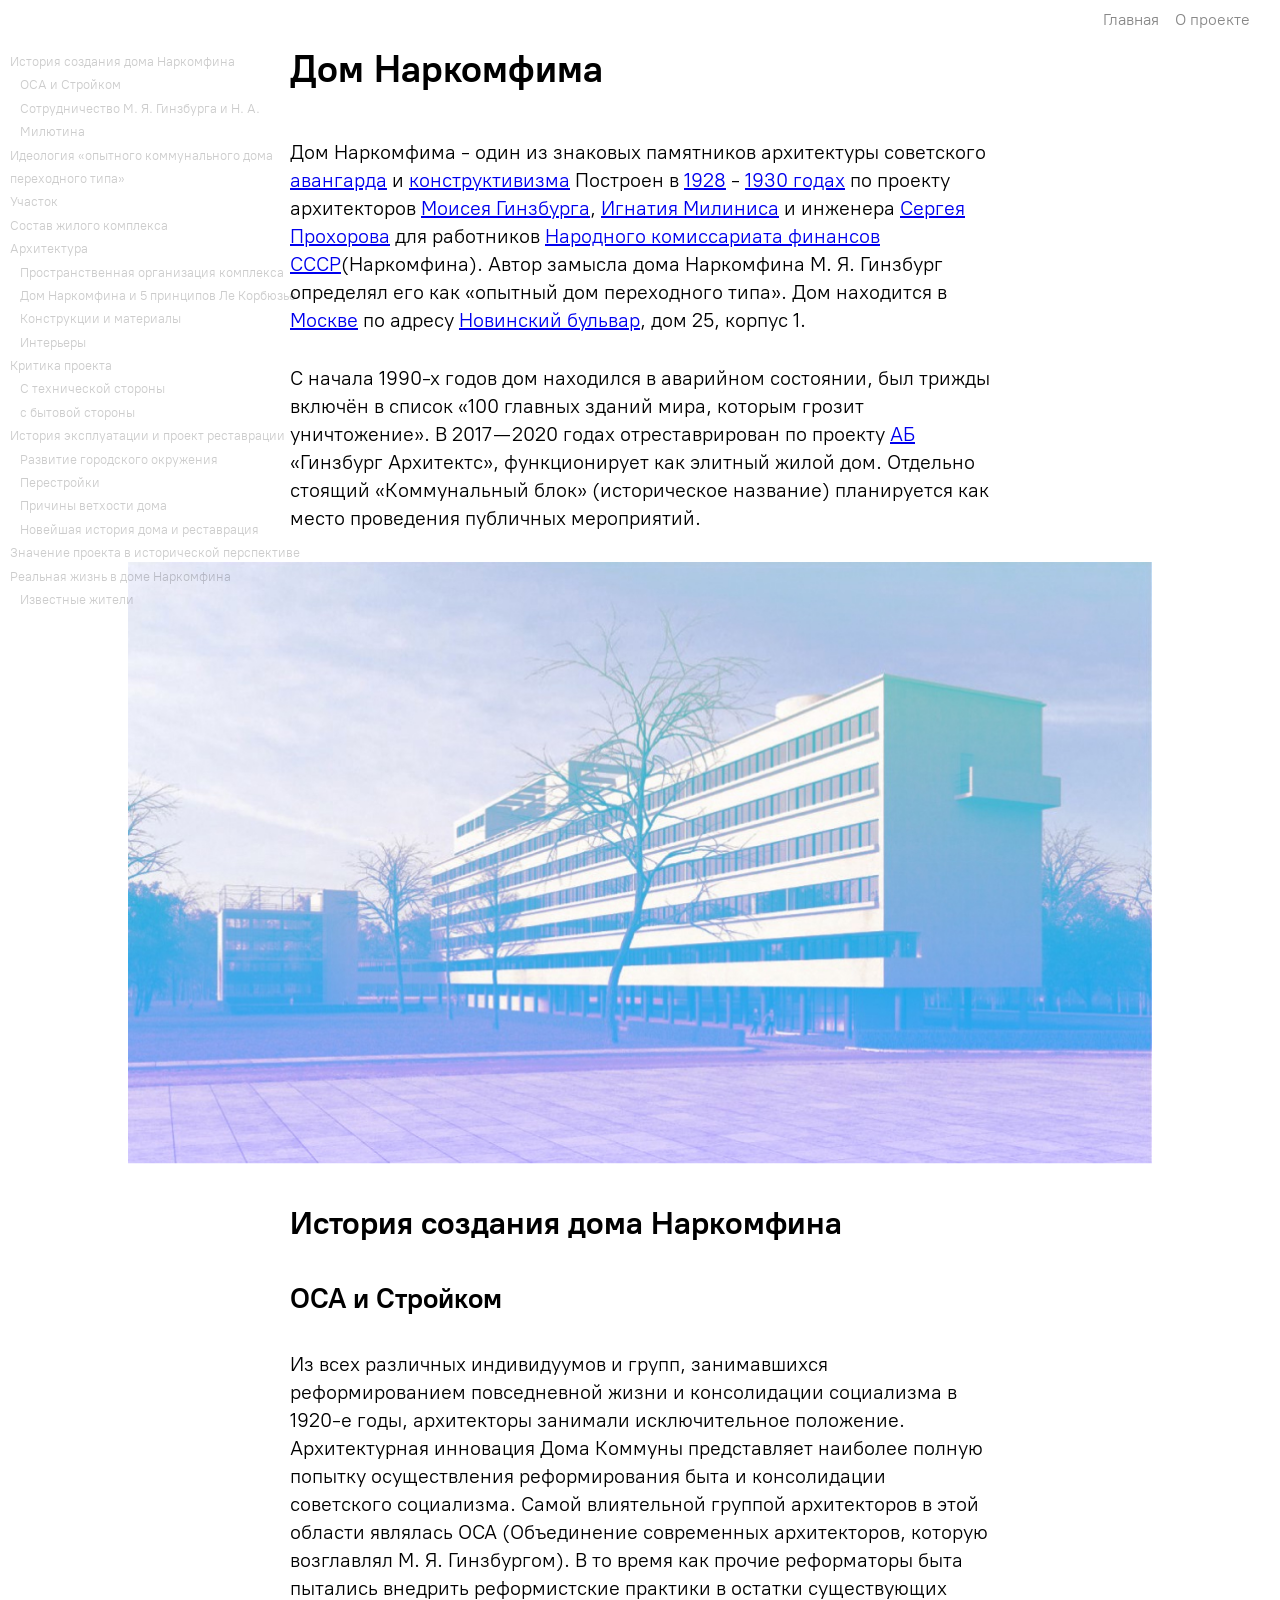
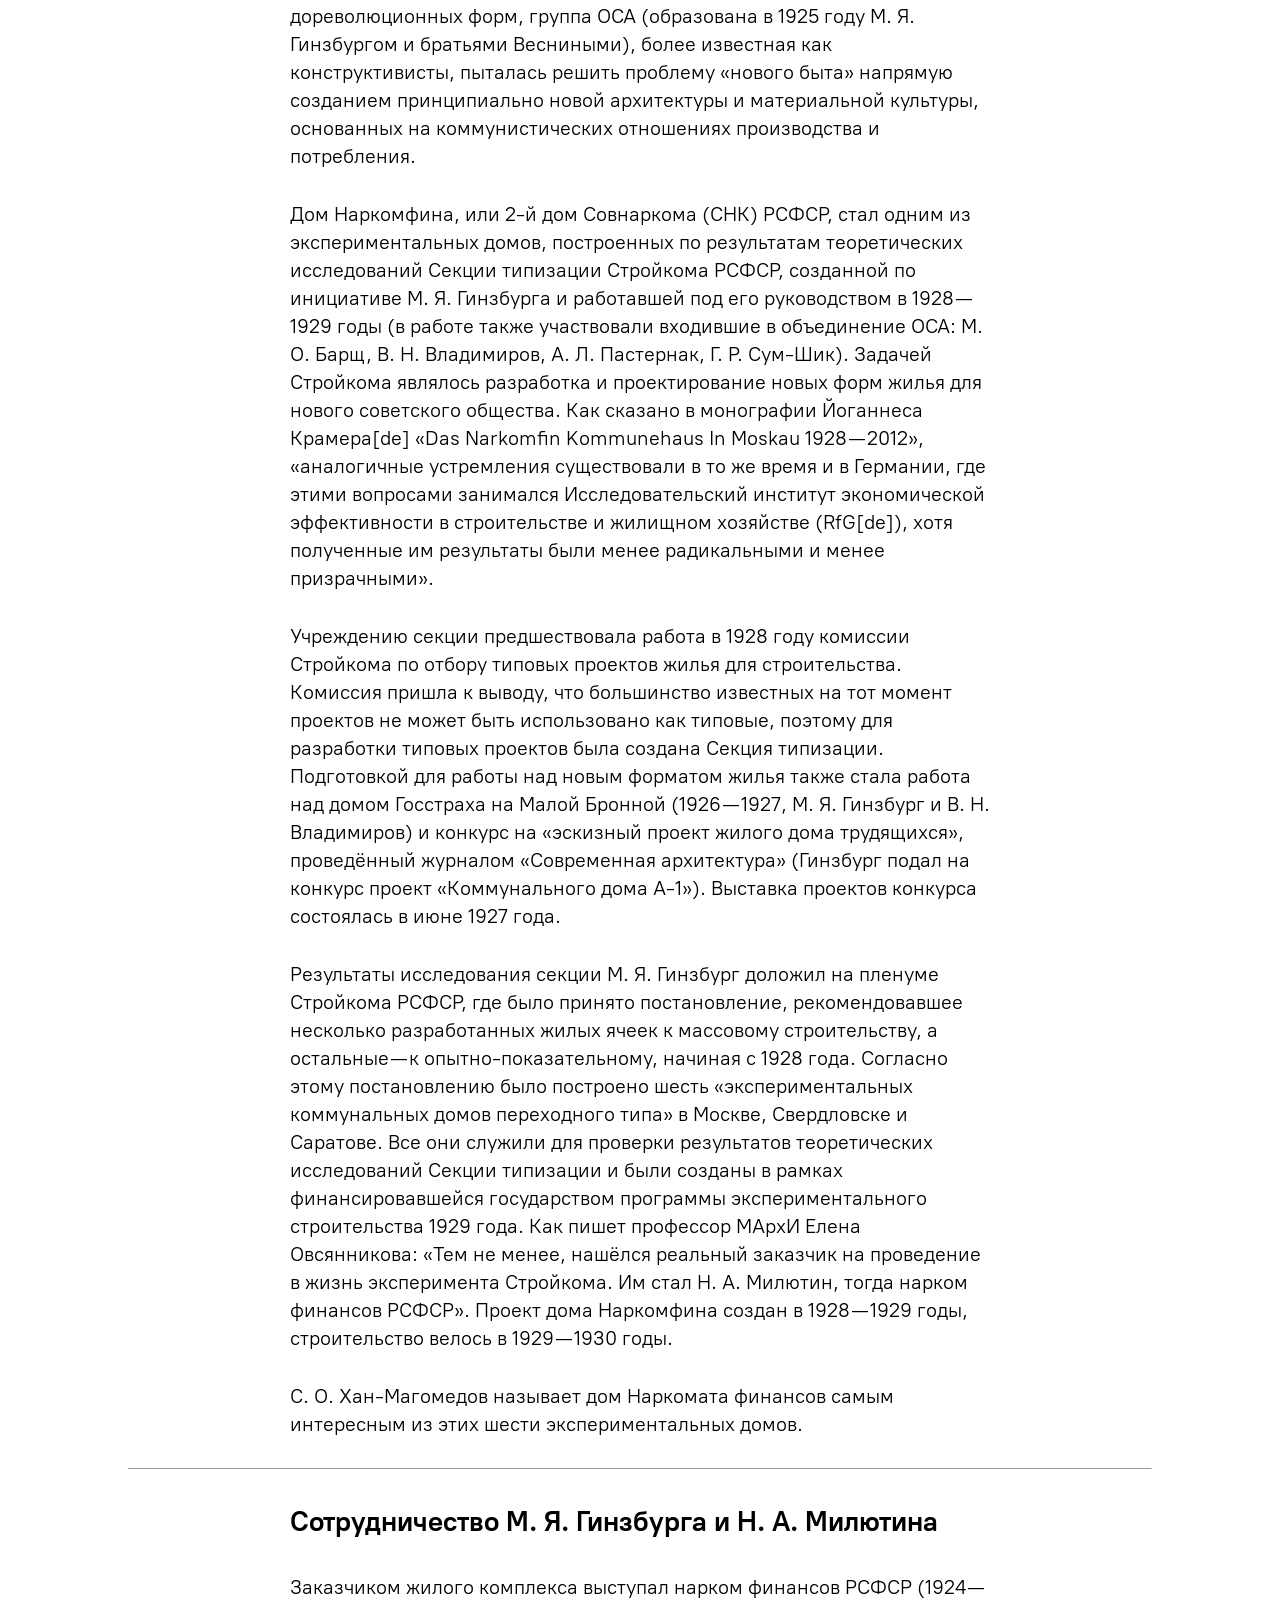
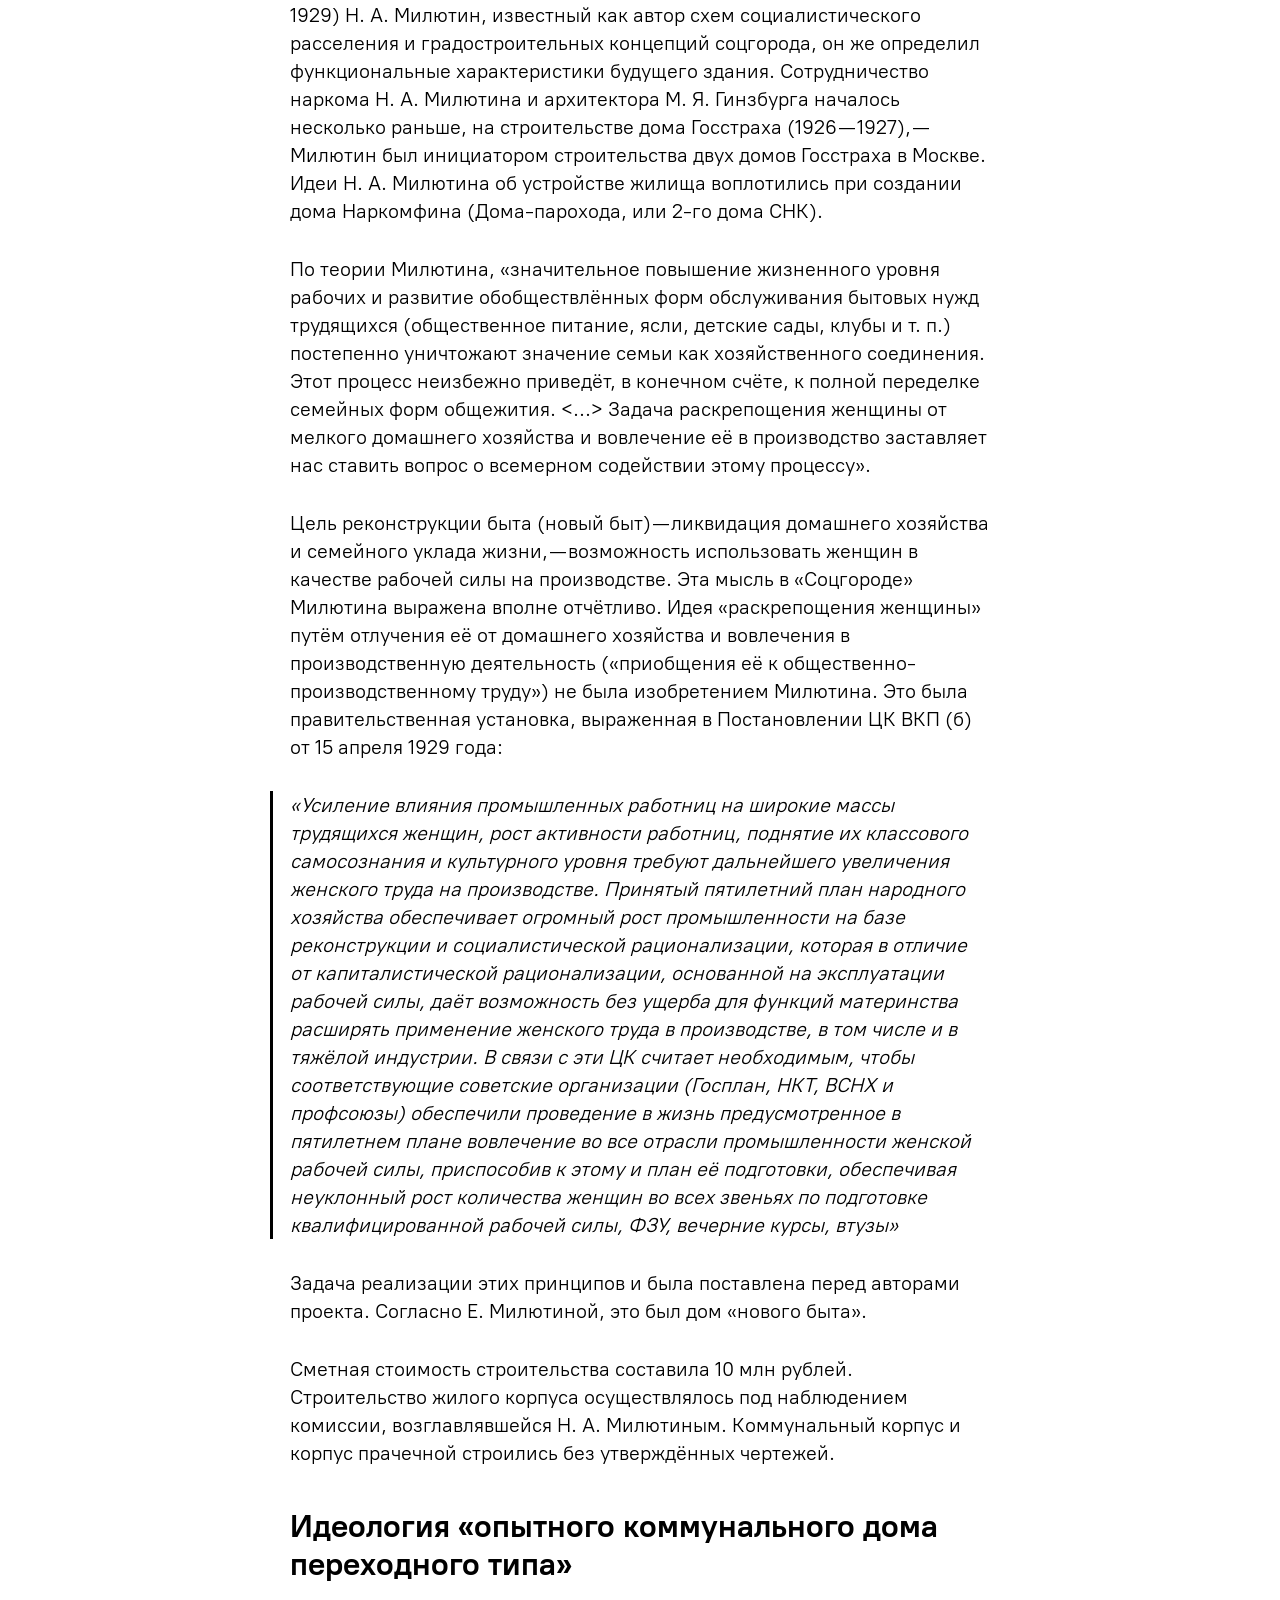
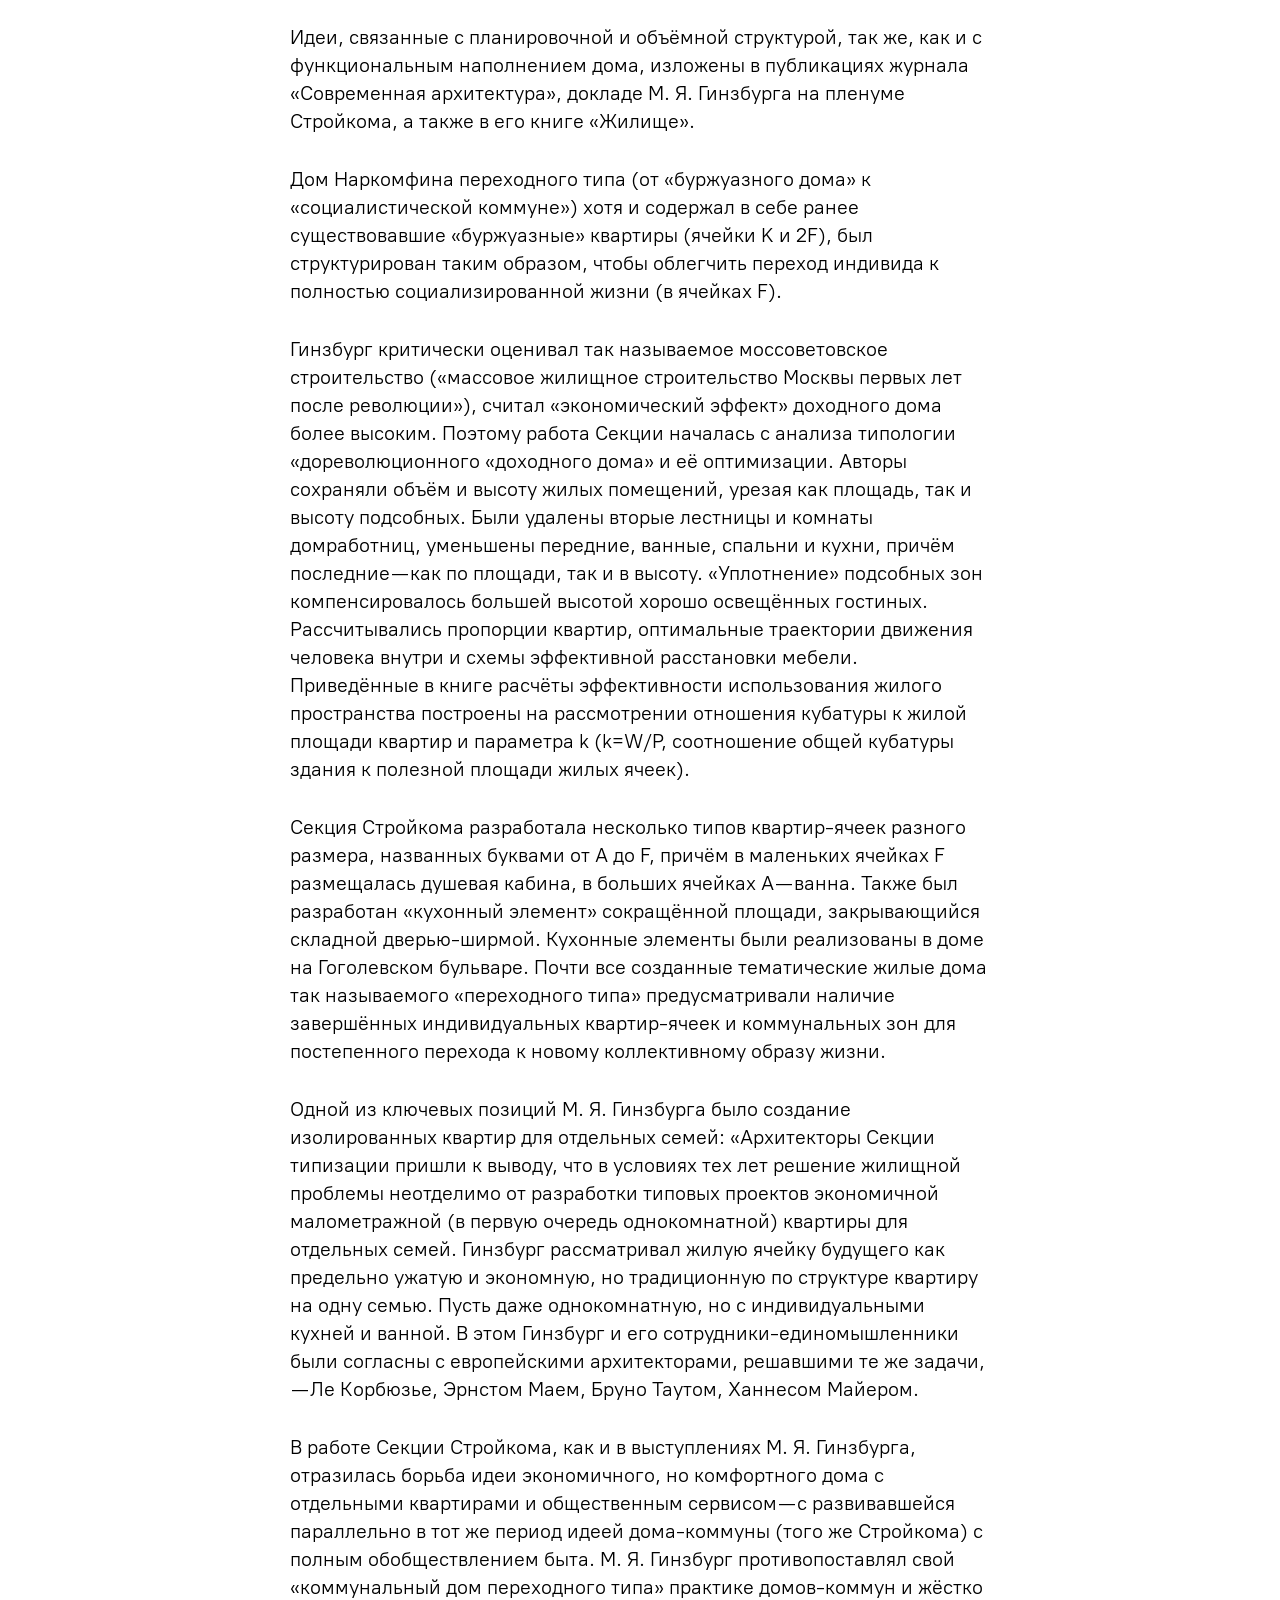
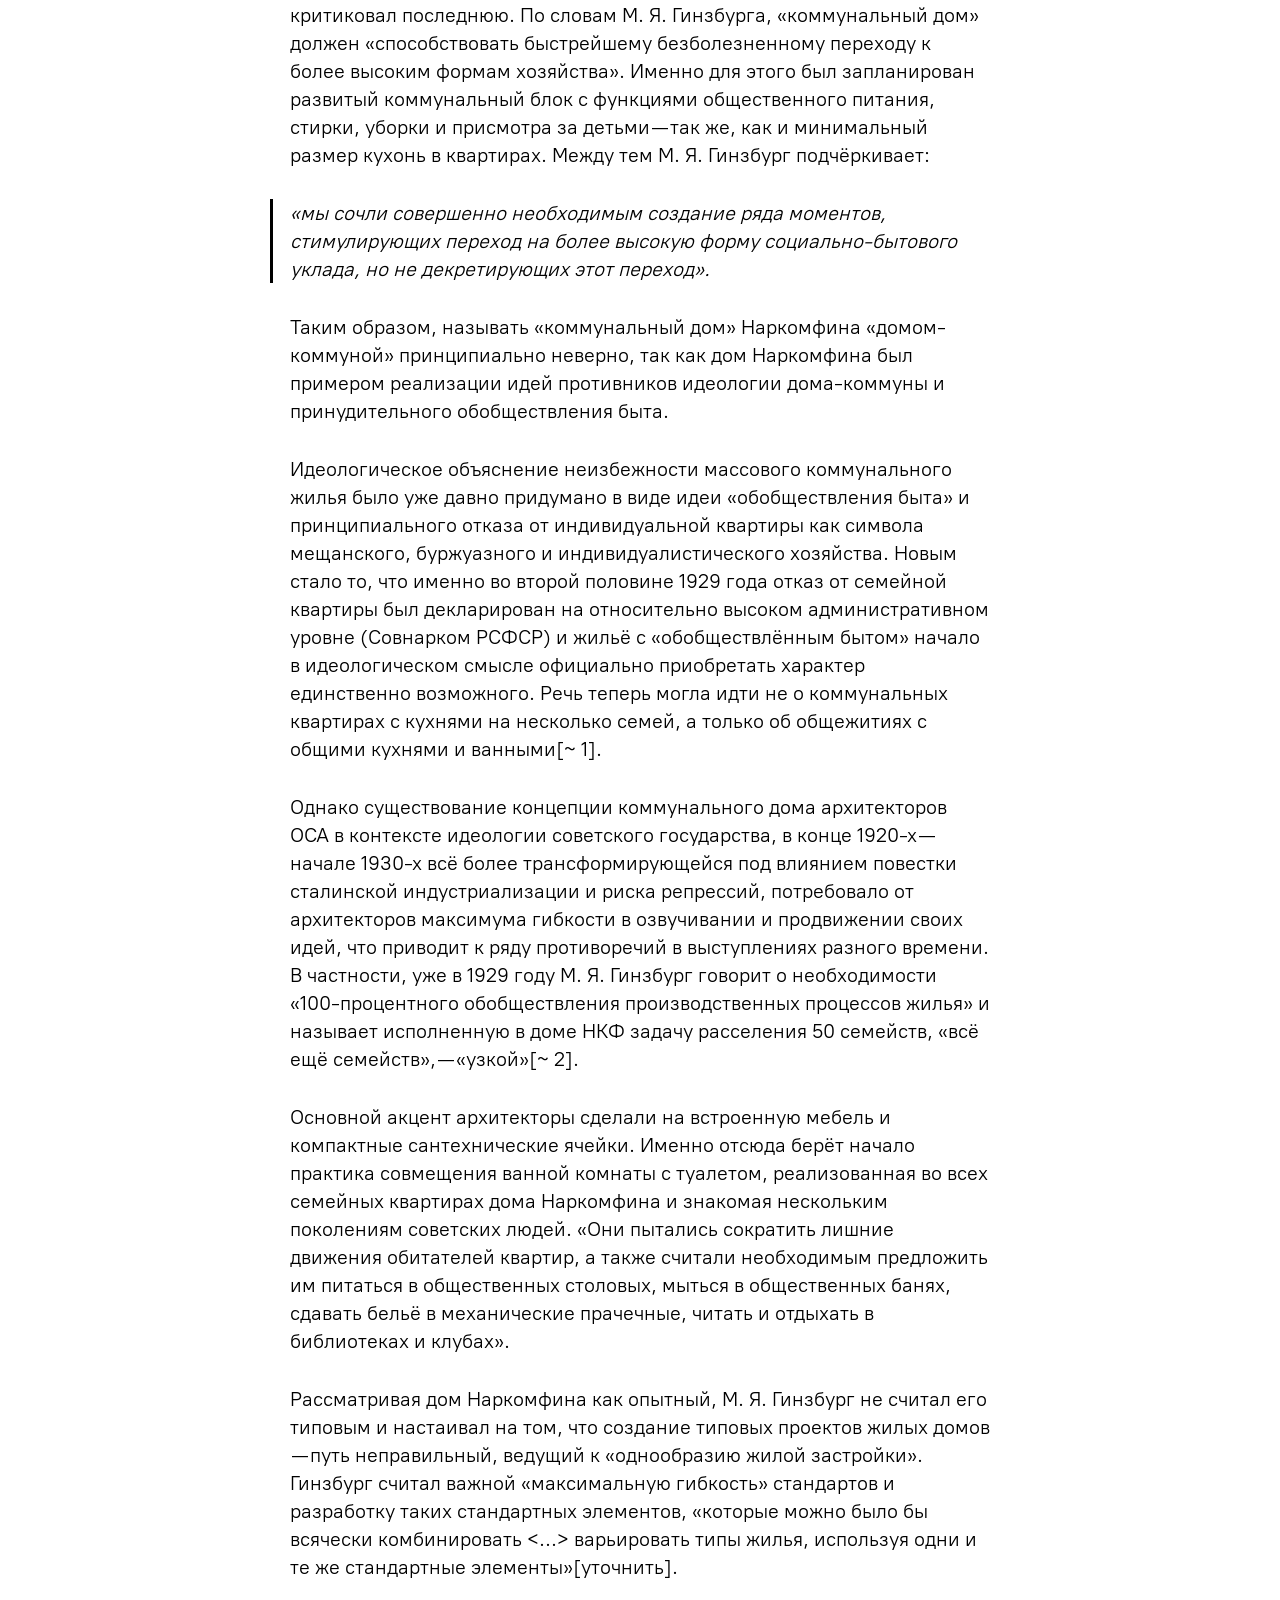
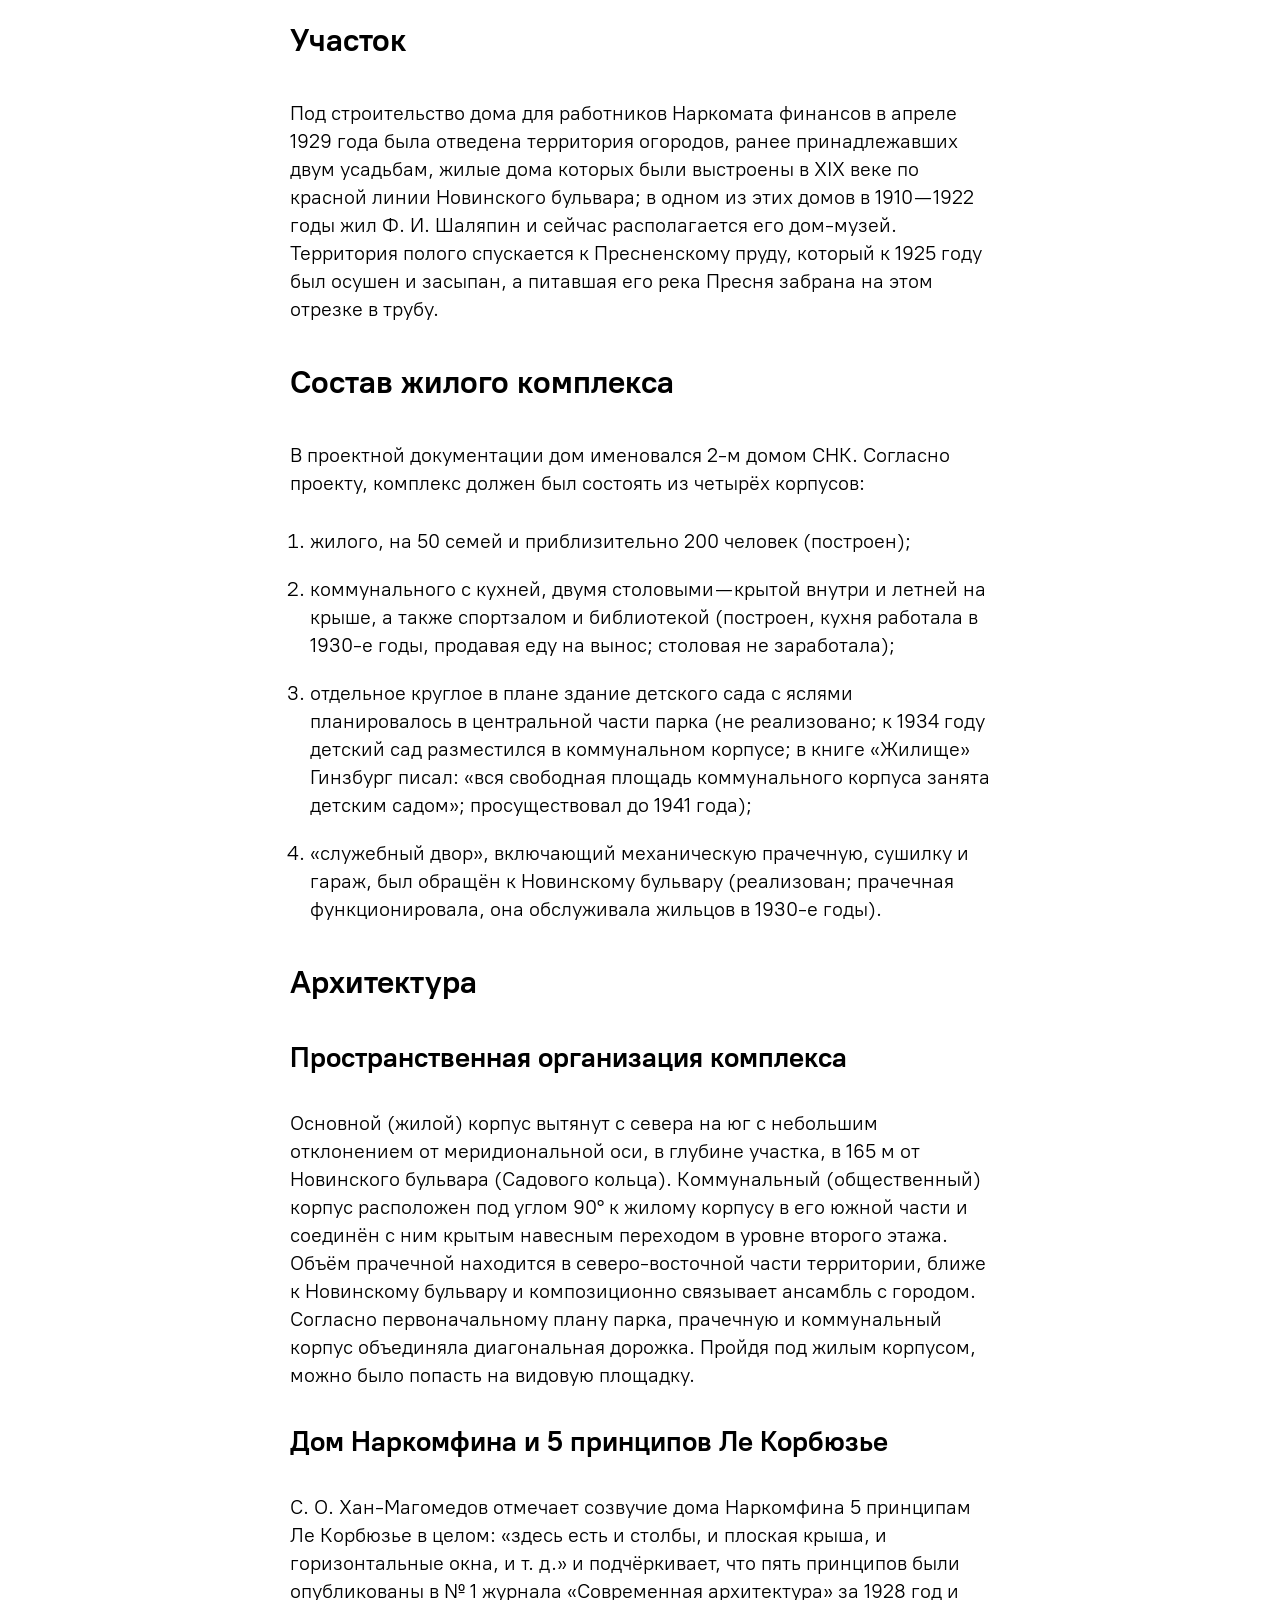
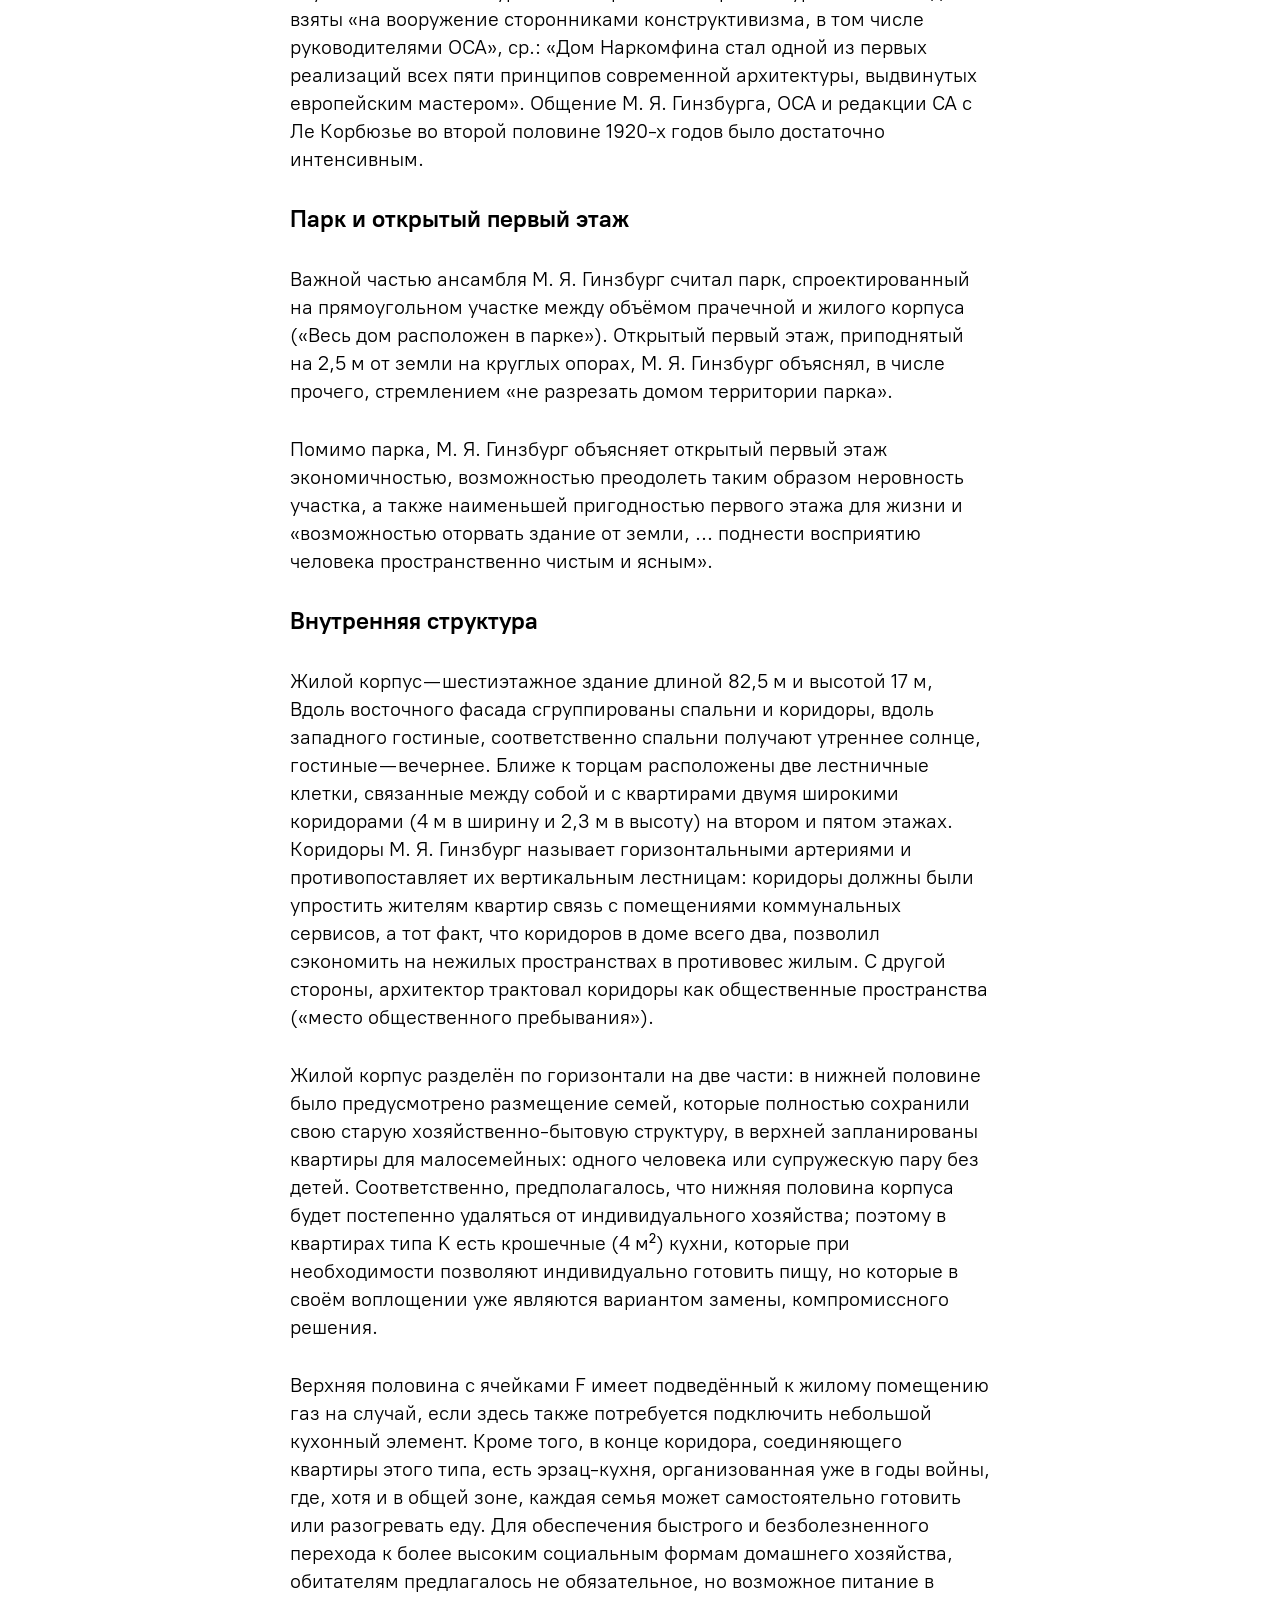
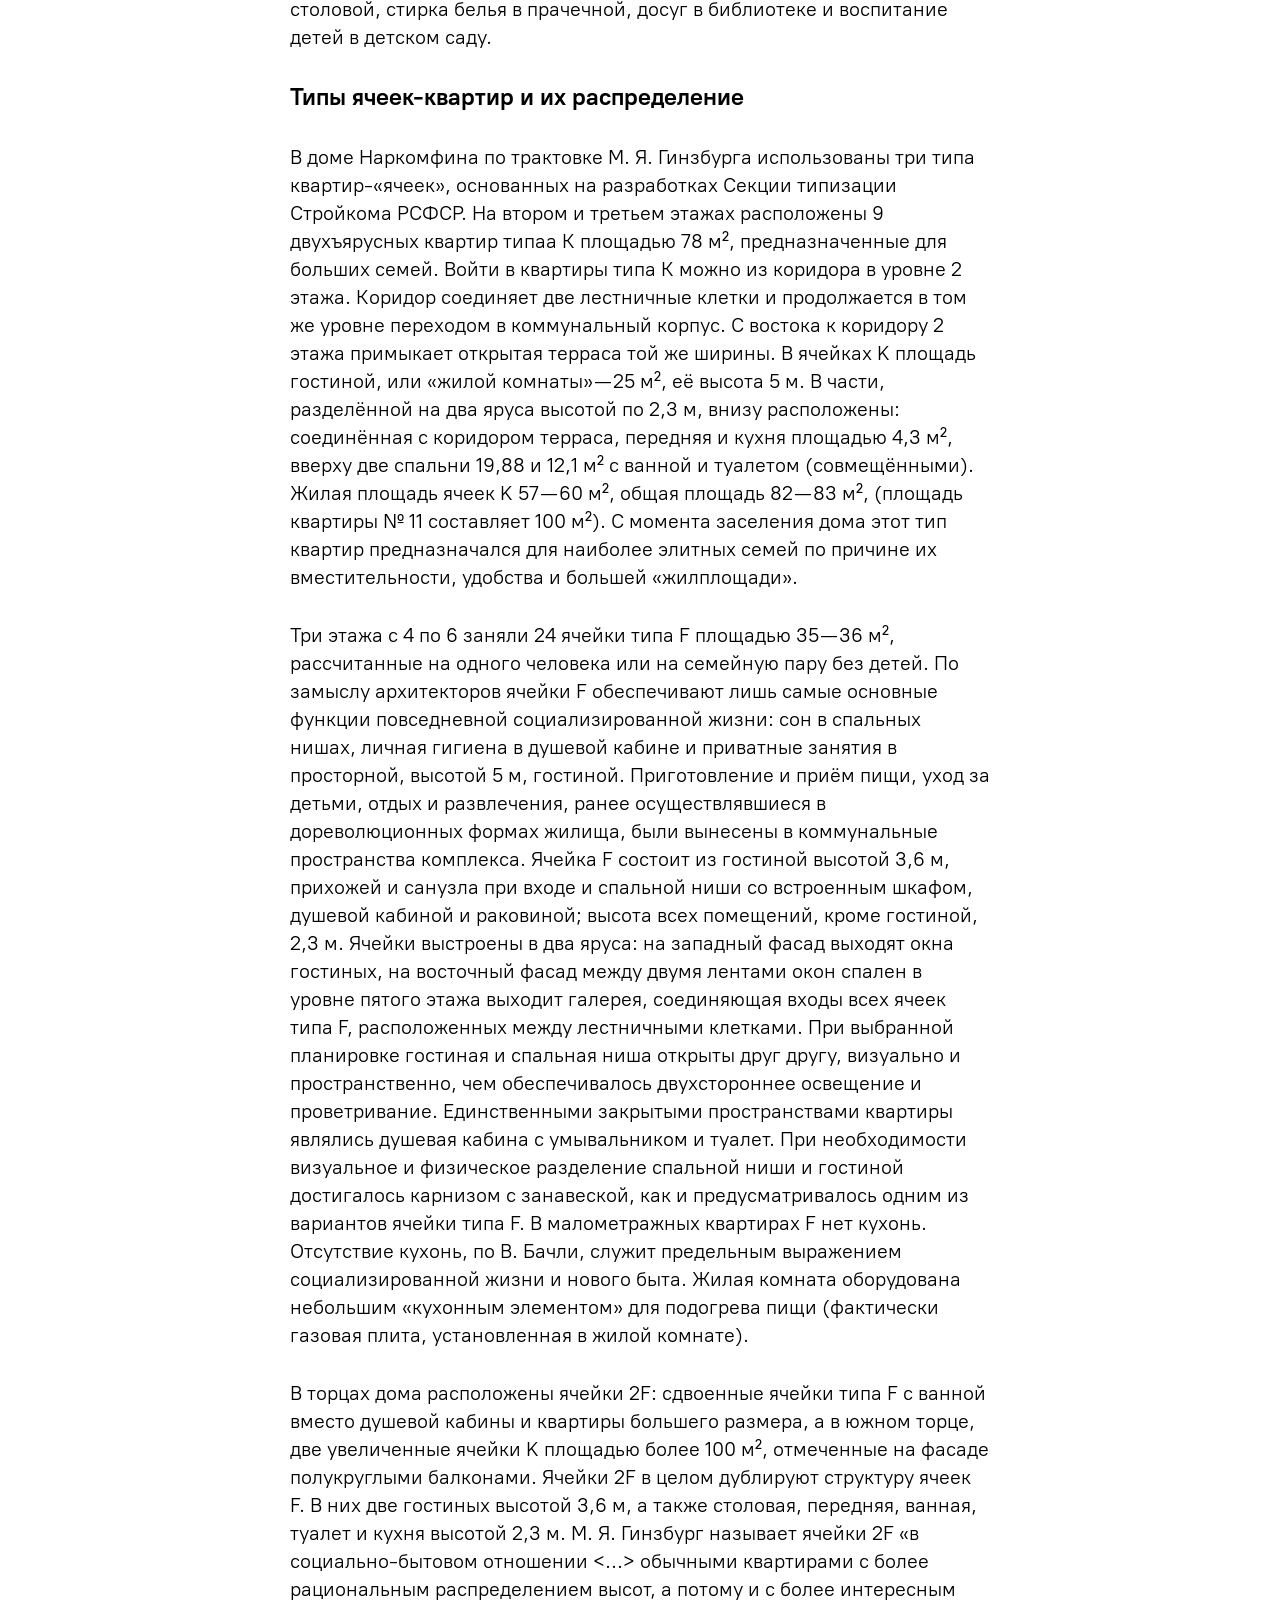
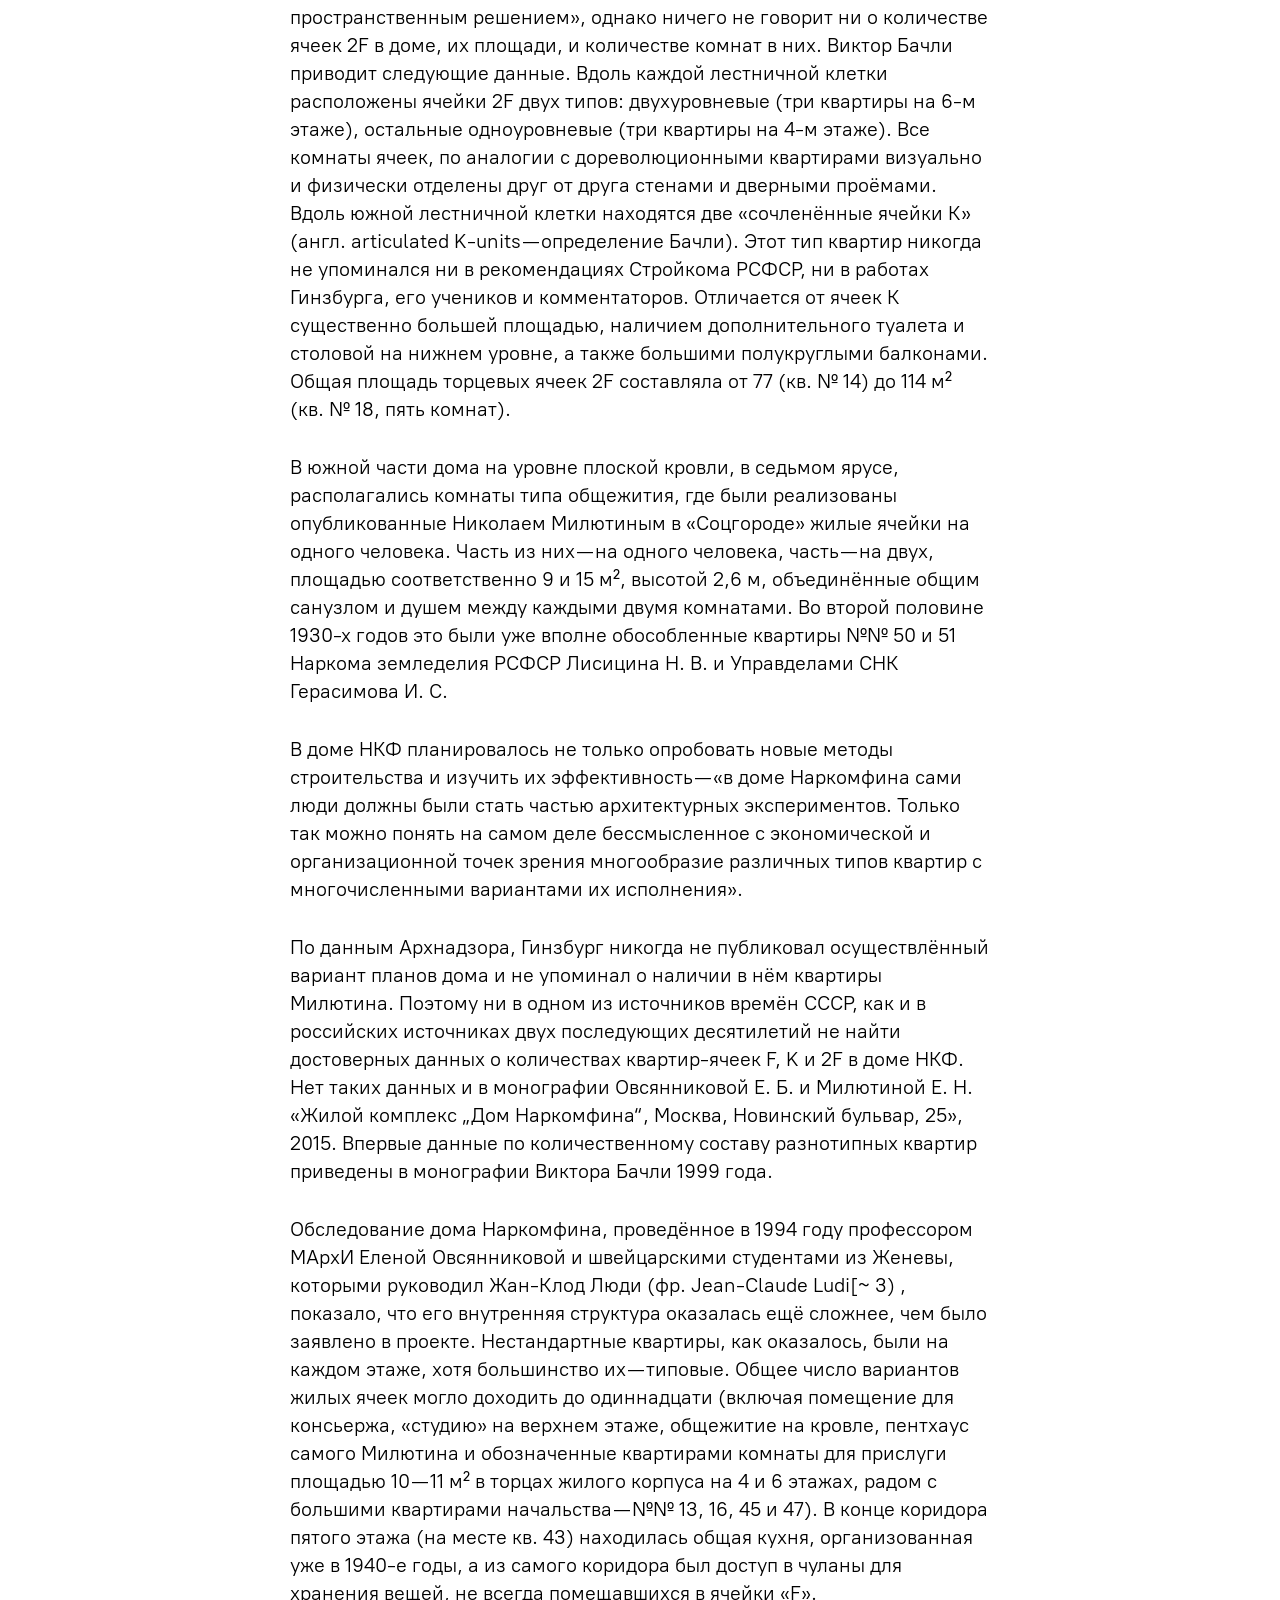
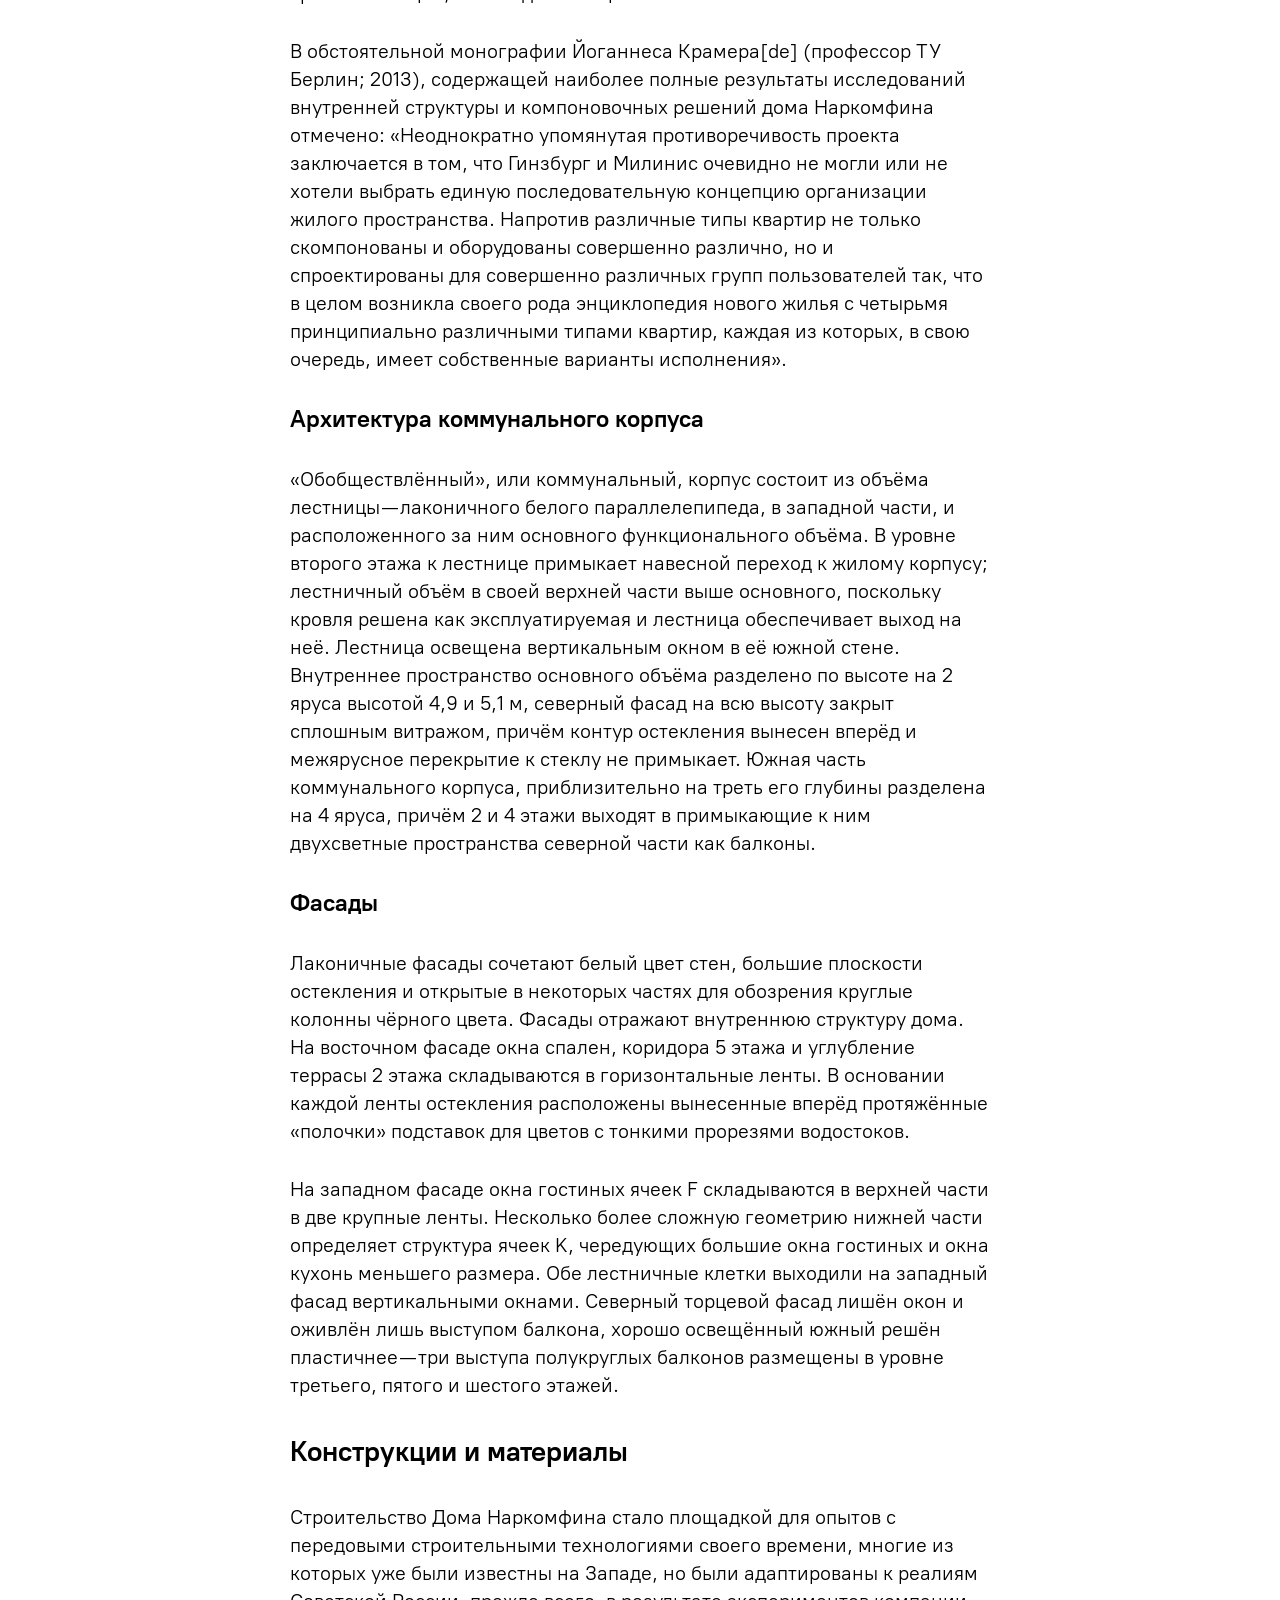
==== commit e83a10ab: "секция 4 и фавиконка" ====
--- a/index.html
+++ b/index.html
@@ -5,6 +5,8 @@
     <meta name="viewport" content="width=device-width, initial-scale=1.0" />
     <title>Дом Наркомфима</title>
     <link rel="stylesheet" href="stylesheets/style.css" />
+    <link rel="icon" href="images/favicon.png" type="image/png" />
+    <link rel="icon" href="images/favicon.ico" type="image/x-icon" />
   </head>
   <body>
     <nav class="menubar">
--- a/stylesheets/style.css
+++ b/stylesheets/style.css
@@ -1,2 +1,3 @@
 @import 'reset.css';
+@import 'fonts.css';
 @import 'layout.css';
